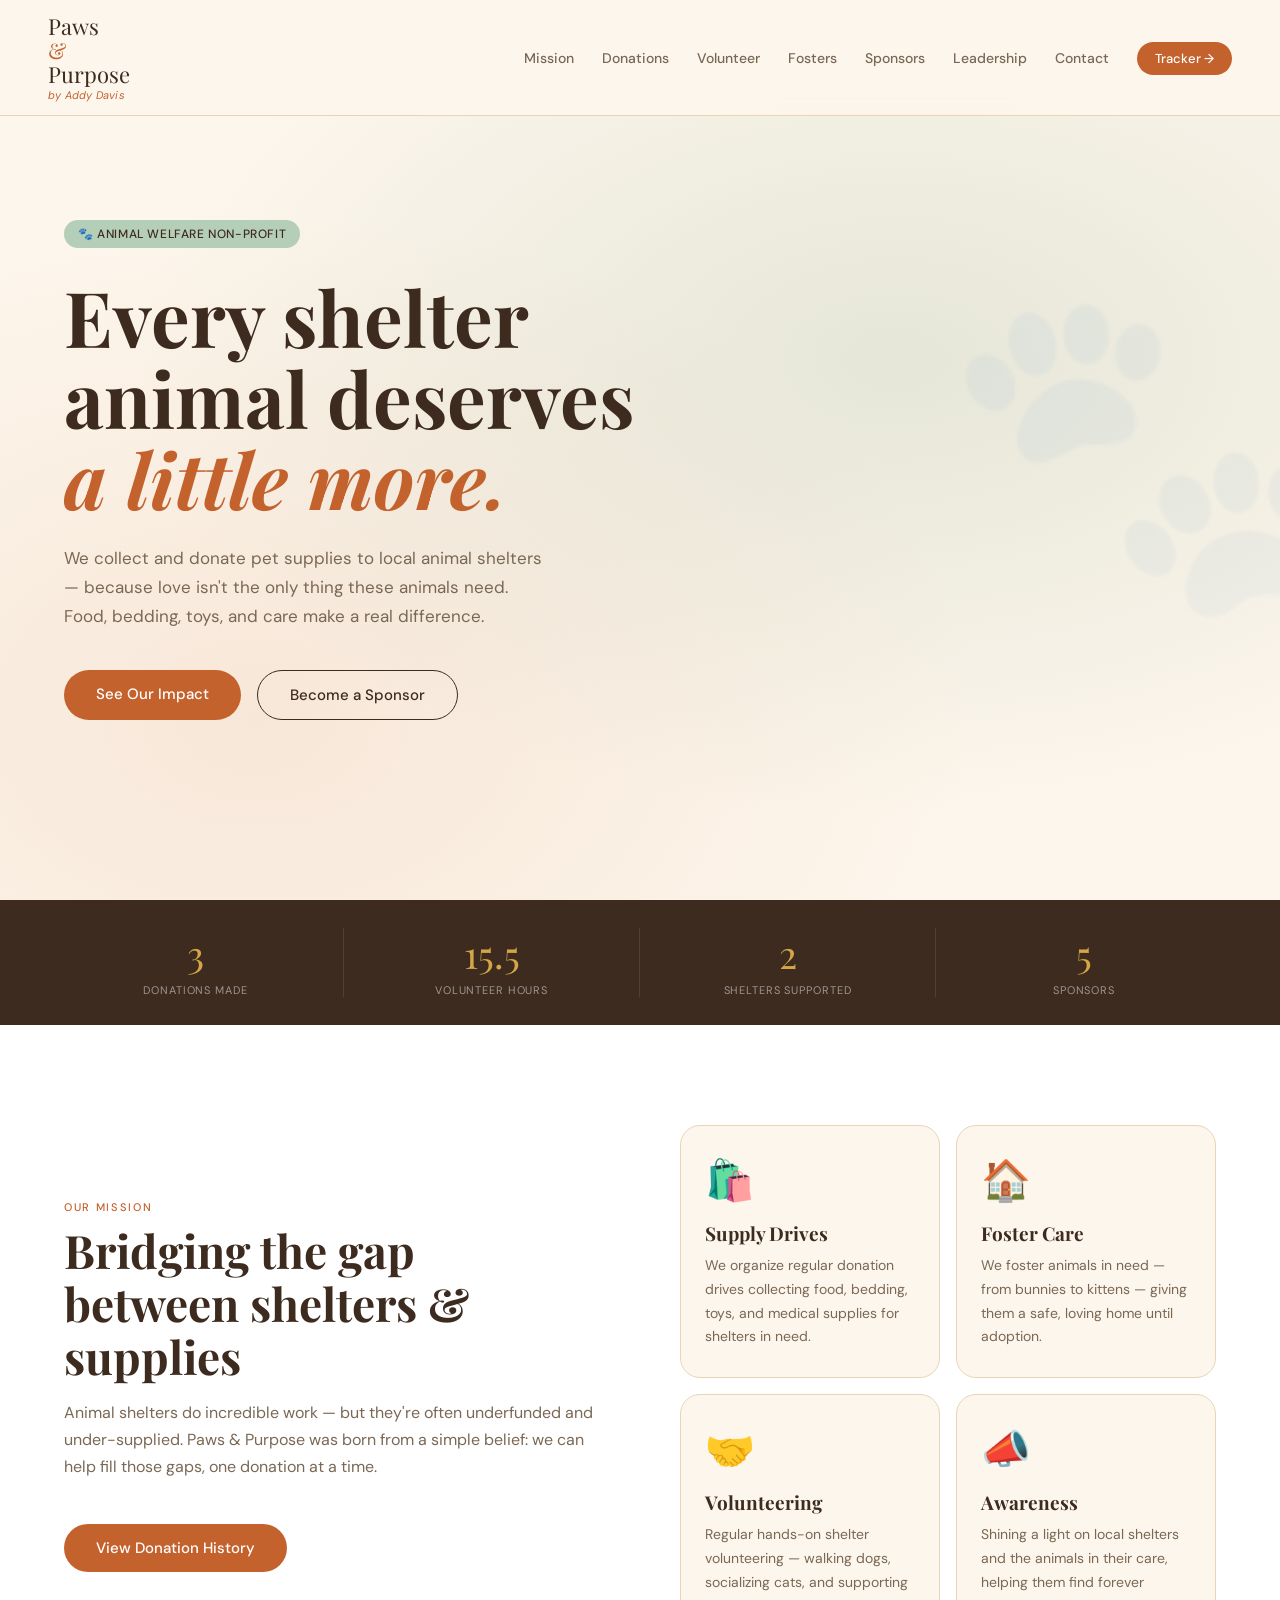
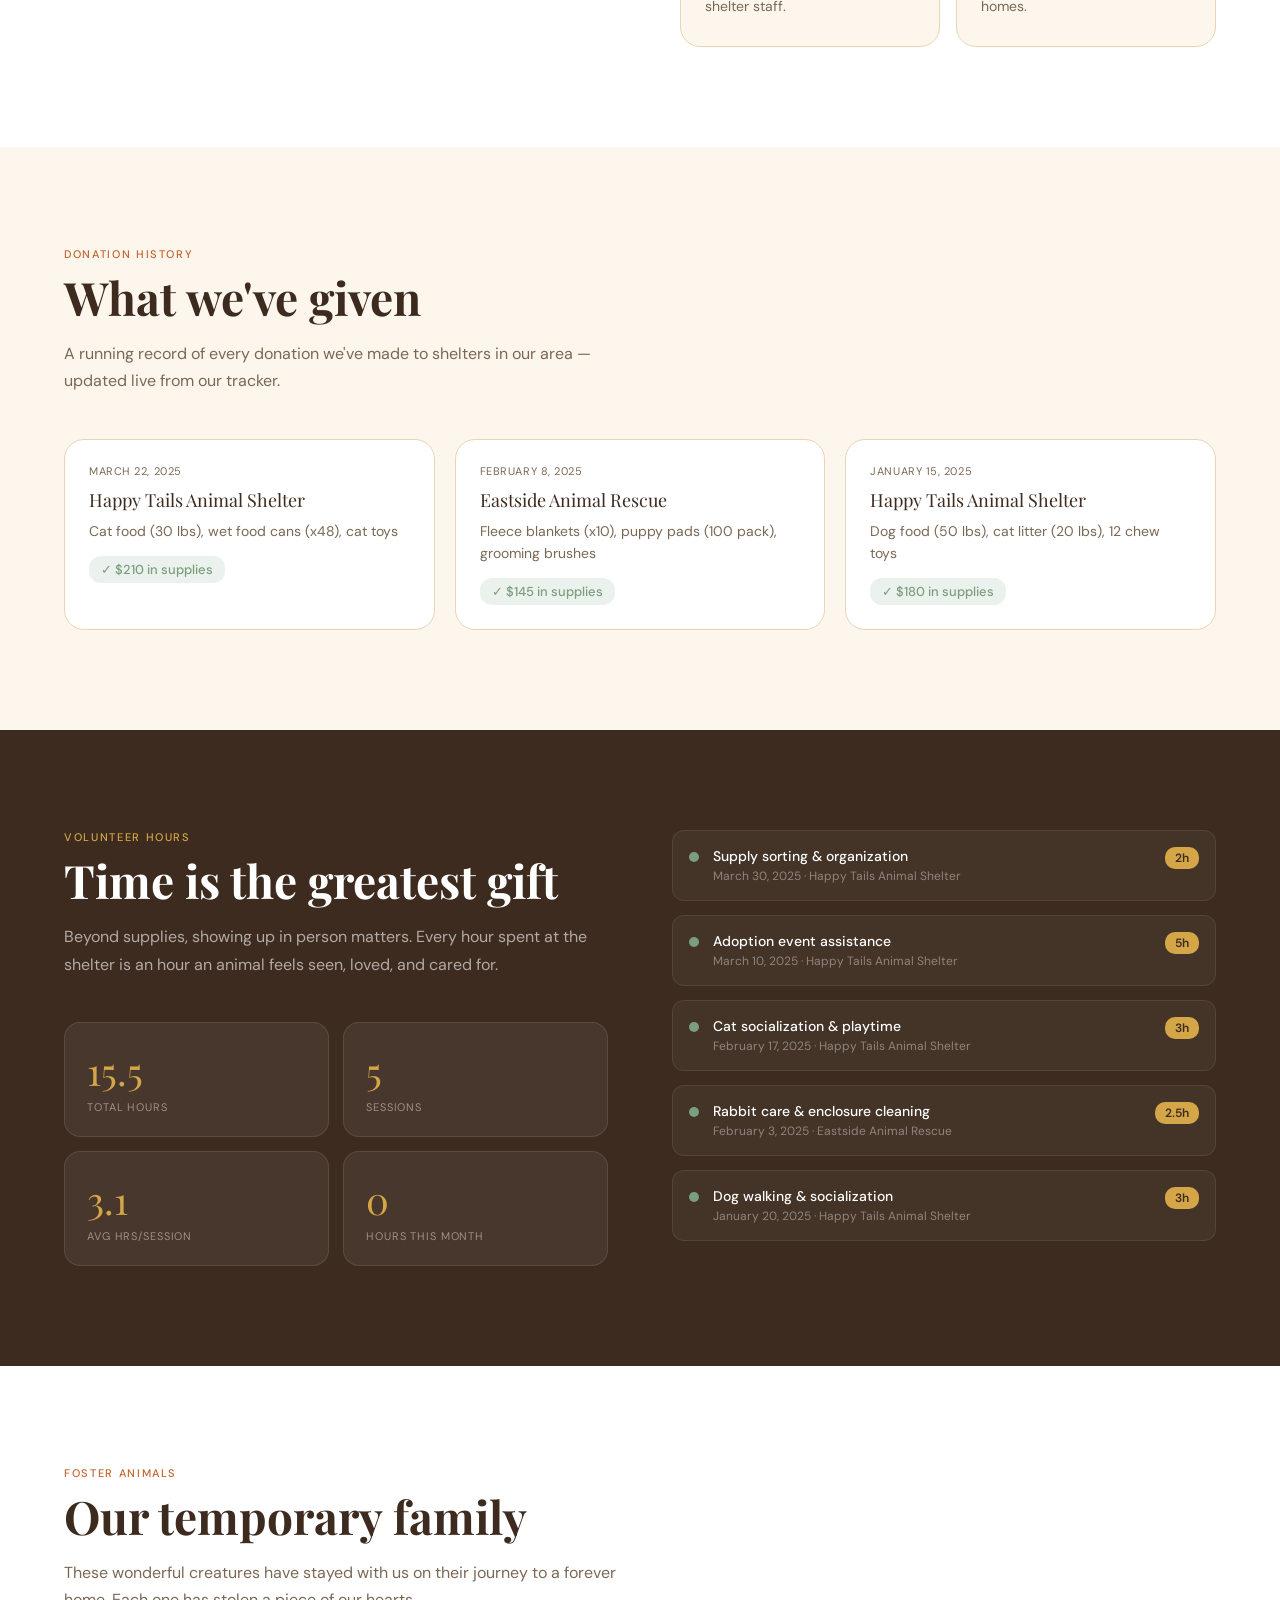
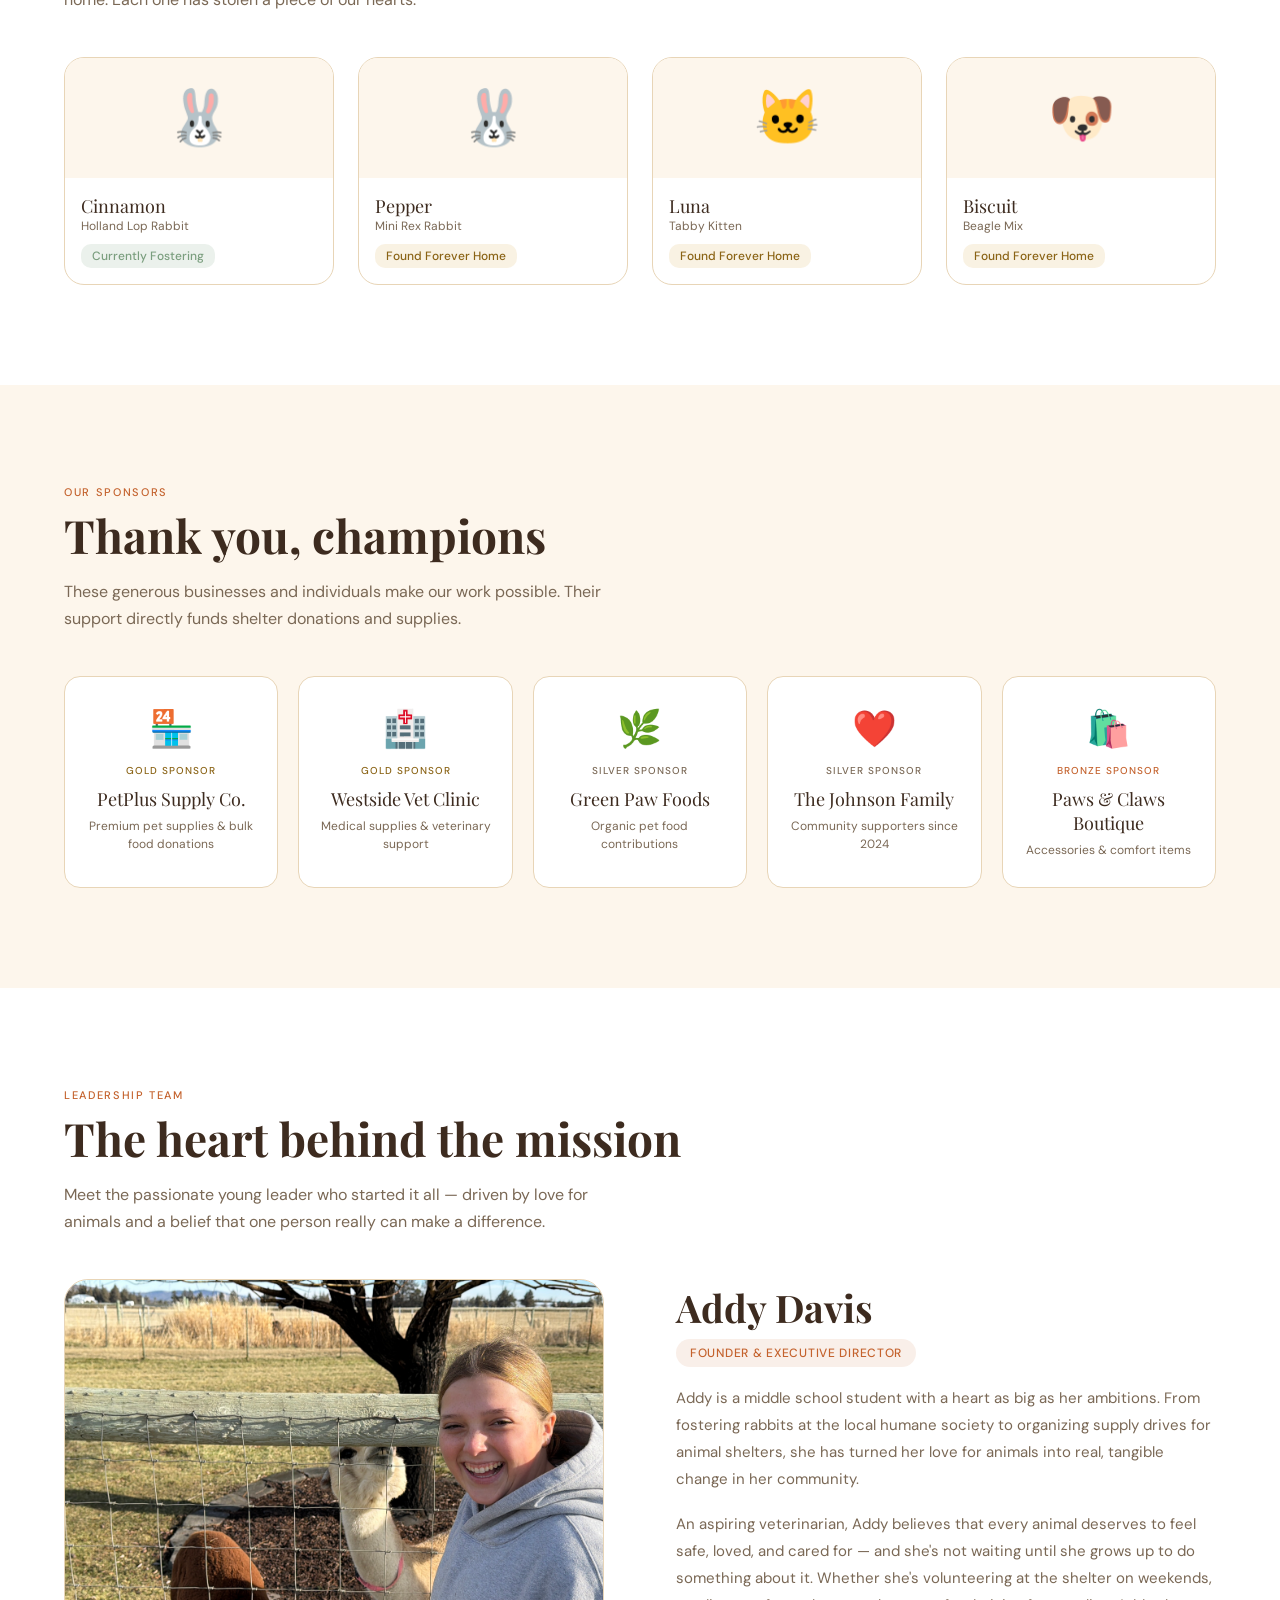
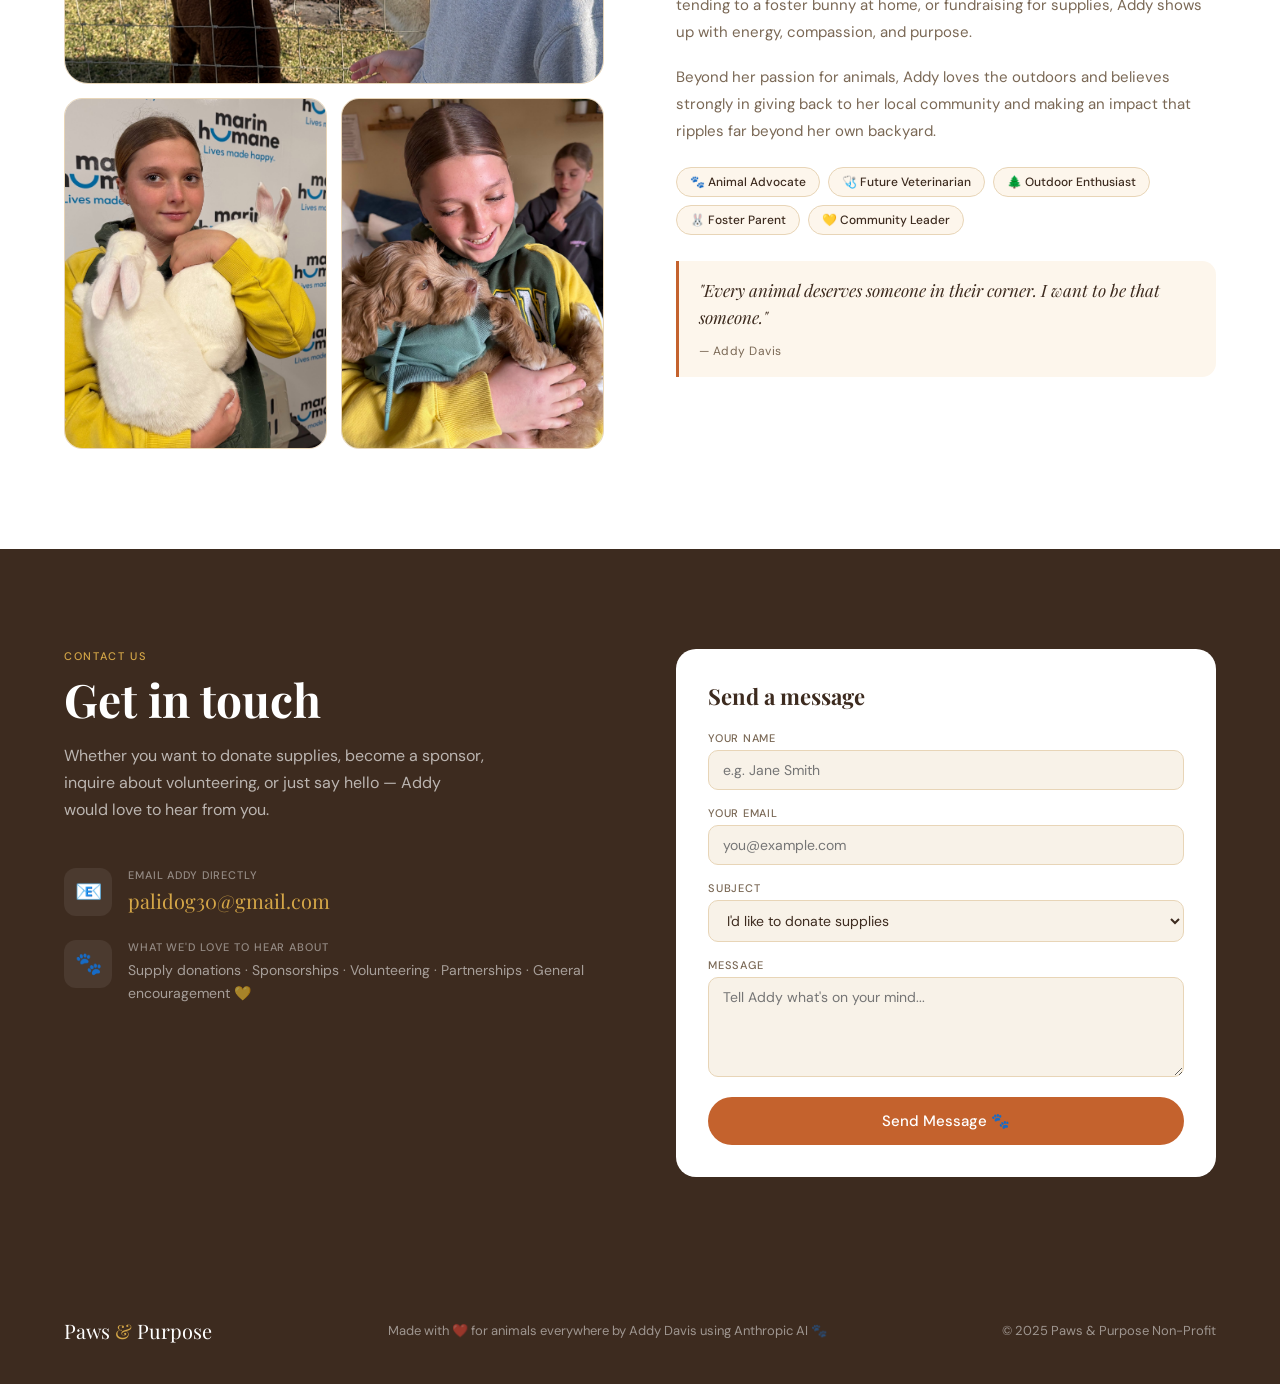
==== index.html @ df794a6c "Add files via upload" ====
<!DOCTYPE html>
<html lang="en">
<head>
<meta charset="UTF-8">
<meta name="viewport" content="width=device-width, initial-scale=1.0">
<title>Paws & Purpose | Animal Shelter Non-Profit</title>
<meta name="description" content="Paws & Purpose — donating pet supplies to local animal shelters, one donation at a time.">
<link rel="preconnect" href="https://fonts.googleapis.com">
<link href="https://fonts.googleapis.com/css2?family=Playfair+Display:ital,wght@0,400;0,700;1,400&family=DM+Sans:wght@300;400;500&display=swap" rel="stylesheet">
<link rel="stylesheet" href="css/style.css">
</head>
<body>

<nav>
  <div class="nav-logo">Paws <span>&</span> Purpose<span class="nav-logo-by">by Addy Davis</span></div>
  <button class="nav-toggle" onclick="toggleMenu()" aria-label="Menu">☰</button>
  <ul class="nav-links" id="nav-links">
    <li><a href="#mission">Mission</a></li>
    <li><a href="#donations">Donations</a></li>
    <li><a href="#volunteer">Volunteer</a></li>
    <li><a href="#fosters">Fosters</a></li>
    <li><a href="#sponsors">Sponsors</a></li>
    <li><a href="#leadership">Leadership</a></li>
    <li><a href="#contact">Contact</a></li>
    <li><a href="tracker.html" class="nav-cta">Tracker →</a></li>
  </ul>
</nav>

<!-- HERO -->
<section class="hero" id="home">
  <div class="hero-bg"></div>
  <div class="paw-bg">🐾</div>
  <div class="hero-content">
    <div class="hero-badge">🐾 Animal Welfare Non-Profit</div>
    <h1 class="hero-title">Every shelter<br>animal deserves<br><em>a little more.</em></h1>
    <p class="hero-sub">We collect and donate pet supplies to local animal shelters — because love isn't the only thing these animals need. Food, bedding, toys, and care make a real difference.</p>
    <div class="hero-actions">
      <a href="#donations" class="btn-primary">See Our Impact</a>
      <a href="#sponsors" class="btn-outline">Become a Sponsor</a>
    </div>
  </div>
</section>

<!-- STATS BAR -->
<div class="stats-bar">
  <div class="stat-item">
    <div class="stat-num" id="stat-donations" data-target="0">0</div>
    <div class="stat-label">Donations Made</div>
  </div>
  <div class="stat-item">
    <div class="stat-num" id="stat-hours" data-target="0">0</div>
    <div class="stat-label">Volunteer Hours</div>
  </div>
  <div class="stat-item">
    <div class="stat-num" id="stat-shelters" data-target="0">0</div>
    <div class="stat-label">Shelters Supported</div>
  </div>
  <div class="stat-item">
    <div class="stat-num" id="stat-sponsors" data-target="0">0</div>
    <div class="stat-label">Sponsors</div>
  </div>
</div>

<!-- MISSION -->
<section class="mission" id="mission">
  <div class="mission-text">
    <p class="section-label">Our Mission</p>
    <h2 class="section-title">Bridging the gap between shelters &amp; supplies</h2>
    <p class="section-sub">Animal shelters do incredible work — but they're often underfunded and under-supplied. Paws &amp; Purpose was born from a simple belief: we can help fill those gaps, one donation at a time.</p>
    <a href="#donations" class="btn-primary">View Donation History</a>
  </div>
  <div class="mission-cards">
    <div class="mission-card">
      <div class="mission-icon">🛍️</div>
      <h3>Supply Drives</h3>
      <p>We organize regular donation drives collecting food, bedding, toys, and medical supplies for shelters in need.</p>
    </div>
    <div class="mission-card">
      <div class="mission-icon">🏠</div>
      <h3>Foster Care</h3>
      <p>We foster animals in need — from bunnies to kittens — giving them a safe, loving home until adoption.</p>
    </div>
    <div class="mission-card">
      <div class="mission-icon">🤝</div>
      <h3>Volunteering</h3>
      <p>Regular hands-on shelter volunteering — walking dogs, socializing cats, and supporting shelter staff.</p>
    </div>
    <div class="mission-card">
      <div class="mission-icon">📣</div>
      <h3>Awareness</h3>
      <p>Shining a light on local shelters and the animals in their care, helping them find forever homes.</p>
    </div>
  </div>
</section>

<!-- DONATIONS -->
<section class="donations-section" id="donations">
  <p class="section-label">Donation History</p>
  <h2 class="section-title">What we've given</h2>
  <p class="section-sub">A running record of every donation we've made to shelters in our area — updated live from our tracker.</p>
  <div class="donations-grid" id="donations-grid">
    <div class="loading-msg">Loading donation records...</div>
  </div>
  <div class="see-more" id="see-more-wrap" style="display:none">
    <button class="btn-outline" onclick="showAllDonations()">View All Donations</button>
  </div>
</section>

<!-- VOLUNTEER -->
<section class="volunteer-section" id="volunteer">
  <div class="vol-grid">
    <div class="vol-left">
      <p class="section-label">Volunteer Hours</p>
      <h2 class="section-title">Time is the greatest gift</h2>
      <p class="section-sub">Beyond supplies, showing up in person matters. Every hour spent at the shelter is an hour an animal feels seen, loved, and cared for.</p>
      <div class="vol-stats">
        <div class="vol-stat">
          <div class="vol-stat-num" id="vol-total" data-target="0">0</div>
          <div class="vol-stat-label">Total Hours</div>
        </div>
        <div class="vol-stat">
          <div class="vol-stat-num" id="vol-sessions" data-target="0">0</div>
          <div class="vol-stat-label">Sessions</div>
        </div>
        <div class="vol-stat">
          <div class="vol-stat-num" id="vol-avg" data-target="0">0</div>
          <div class="vol-stat-label">Avg Hrs/Session</div>
        </div>
        <div class="vol-stat">
          <div class="vol-stat-num" id="vol-month" data-target="0">0</div>
          <div class="vol-stat-label">Hours This Month</div>
        </div>
      </div>
    </div>
    <div class="vol-right">
      <div class="vol-log" id="vol-log">
        <div style="color:rgba(255,255,255,0.4);font-size:14px;padding:20px 0">Loading volunteer log...</div>
      </div>
    </div>
  </div>
</section>

<!-- FOSTERS -->
<section class="fosters-section" id="fosters">
  <p class="section-label">Foster Animals</p>
  <h2 class="section-title">Our temporary family</h2>
  <p class="section-sub">These wonderful creatures have stayed with us on their journey to a forever home. Each one has stolen a piece of our hearts.</p>
  <div class="fosters-grid" id="fosters-grid">
    <div class="loading-msg">Loading foster animals...</div>
  </div>
</section>

<!-- SPONSORS -->
<section class="sponsors-section" id="sponsors">
  <p class="section-label">Our Sponsors</p>
  <h2 class="section-title">Thank you, champions</h2>
  <p class="section-sub">These generous businesses and individuals make our work possible. Their support directly funds shelter donations and supplies.</p>
  <div class="sponsors-grid" id="sponsors-grid">
    <div class="loading-msg">Loading sponsors...</div>
  </div>
</section>

<!-- LEADERSHIP TEAM -->
<section class="leadership-section" id="leadership">
  <p class="section-label">Leadership Team</p>
  <h2 class="section-title">The heart behind the mission</h2>
  <p class="section-sub">Meet the passionate young leader who started it all — driven by love for animals and a belief that one person really can make a difference.</p>

  <div class="leader-card">
    <div class="leader-photo-col">
      <div class="leader-photo-main">
        <img src="images/addy-main.jpg" alt="Addy Davis with alpacas" />
      </div>
      <div class="leader-photo-row">
        <div class="leader-photo-sm">
          <img src="images/addy-bunny.png" alt="Addy fostering a rabbit at Marin Humane" />
        </div>
        <div class="leader-photo-sm">
          <img src="images/addy-dog.png" alt="Addy cuddling a puppy" />
        </div>
      </div>
    </div>

    <div class="leader-bio">
      <div class="leader-name-block">
        <h3 class="leader-name">Addy Davis</h3>
        <span class="leader-title-badge">Founder &amp; Executive Director</span>
      </div>

      <p class="leader-desc">Addy is a middle school student with a heart as big as her ambitions. From fostering rabbits at the local humane society to organizing supply drives for animal shelters, she has turned her love for animals into real, tangible change in her community.</p>

      <p class="leader-desc">An aspiring veterinarian, Addy believes that every animal deserves to feel safe, loved, and cared for — and she's not waiting until she grows up to do something about it. Whether she's volunteering at the shelter on weekends, tending to a foster bunny at home, or fundraising for supplies, Addy shows up with energy, compassion, and purpose.</p>

      <p class="leader-desc">Beyond her passion for animals, Addy loves the outdoors and believes strongly in giving back to her local community and making an impact that ripples far beyond her own backyard.</p>

      <div class="leader-tags">
        <span class="leader-tag">🐾 Animal Advocate</span>
        <span class="leader-tag">🩺 Future Veterinarian</span>
        <span class="leader-tag">🌲 Outdoor Enthusiast</span>
        <span class="leader-tag">🐰 Foster Parent</span>
        <span class="leader-tag">💛 Community Leader</span>
      </div>

      <blockquote class="leader-quote">
        "Every animal deserves someone in their corner. I want to be that someone."
        <cite>— Addy Davis</cite>
      </blockquote>
    </div>
  </div>
</section>

<!-- CONTACT -->
<section class="contact-section" id="contact">
  <div class="contact-inner">
    <div class="contact-left">
      <p class="section-label" style="color:var(--gold)">Contact Us</p>
      <h2 class="section-title" style="color:white">Get in touch</h2>
      <p class="section-sub" style="color:rgba(255,255,255,0.65);max-width:420px">Whether you want to donate supplies, become a sponsor, inquire about volunteering, or just say hello — Addy would love to hear from you.</p>
      <div class="contact-ways">
        <div class="contact-way">
          <div class="contact-way-icon">📧</div>
          <div>
            <div class="contact-way-label">Email Addy directly</div>
            <a href="mailto:palidog30@gmail.com" class="contact-email">palidog30@gmail.com</a>
          </div>
        </div>
        <div class="contact-way">
          <div class="contact-way-icon">🐾</div>
          <div>
            <div class="contact-way-label">What we'd love to hear about</div>
            <div class="contact-way-text">Supply donations · Sponsorships · Volunteering · Partnerships · General encouragement 💛</div>
          </div>
        </div>
      </div>
    </div>
    <div class="contact-right">
      <div class="contact-form-card">
        <h3 class="contact-form-title">Send a message</h3>
        <div class="contact-field">
          <label>Your Name</label>
          <input type="text" id="c-name" placeholder="e.g. Jane Smith" />
        </div>
        <div class="contact-field">
          <label>Your Email</label>
          <input type="email" id="c-email" placeholder="you@example.com" />
        </div>
        <div class="contact-field">
          <label>Subject</label>
          <select id="c-subject">
            <option>I'd like to donate supplies</option>
            <option>I'm interested in sponsoring</option>
            <option>I'd like to volunteer</option>
            <option>General inquiry</option>
            <option>Just saying hi! 👋</option>
          </select>
        </div>
        <div class="contact-field">
          <label>Message</label>
          <textarea id="c-message" placeholder="Tell Addy what's on your mind..."></textarea>
        </div>
        <button class="btn-primary contact-send" onclick="sendMessage()">Send Message 🐾</button>
        <div class="contact-confirm" id="contact-confirm">✅ Thanks! Your message will be sent to Addy — she'll get back to you soon.</div>
      </div>
    </div>
  </div>
</section>

<footer>
  <div class="footer-logo">Paws <span>&</span> Purpose</div>
  <div class="footer-tagline">Made with ❤️ for animals everywhere by Addy Davis using Anthropic AI 🐾</div>
  <div class="footer-copy">© 2025 Paws &amp; Purpose Non-Profit</div>
</footer>

<script src="js/storage.js"></script>
<script src="js/website.js"></script>
<script>
function sendMessage() {
  const name = document.getElementById('c-name').value.trim();
  const email = document.getElementById('c-email').value.trim();
  const subject = document.getElementById('c-subject').value;
  const message = document.getElementById('c-message').value.trim();
  if (!name || !email || !message) { alert('Please fill in your name, email, and message.'); return; }
  const mailto = 'mailto:palidog30@gmail.com'
    + '?subject=' + encodeURIComponent('[Paws & Purpose] ' + subject)
    + '&body=' + encodeURIComponent('From: ' + name + ' (' + email + ')\n\n' + message);
  window.location.href = mailto;
  document.getElementById('contact-confirm').style.display = 'block';
  document.getElementById('c-name').value = '';
  document.getElementById('c-email').value = '';
  document.getElementById('c-message').value = '';
}
</script>
</body>
</html>
---- css/style.css ----
/* =============================================
   PAWS & PURPOSE — Shared Styles
   ============================================= */

*, *::before, *::after { box-sizing: border-box; margin: 0; padding: 0; }

:root {
  --cream: #FDF6EC;
  --tan: #E8D5B7;
  --terra: #C4622D;
  --brown: #3D2B1F;
  --sage: #7A9E7E;
  --sage-light: #B5CEB7;
  --gold: #D4A647;
  --muted: #7A6855;
  --white: #FFFFFF;
  --surface: #F8F2E8;
}

html { scroll-behavior: smooth; }

body {
  font-family: 'DM Sans', sans-serif;
  background: var(--cream);
  color: var(--brown);
  overflow-x: hidden;
}

/* ---- NAV ---- */
nav {
  position: fixed;
  top: 0; width: 100%;
  z-index: 100;
  background: rgba(253,246,236,0.94);
  backdrop-filter: blur(12px);
  border-bottom: 1px solid var(--tan);
  padding: 14px 48px;
  display: flex;
  align-items: center;
  justify-content: space-between;
}
.nav-logo {
  font-family: 'Playfair Display', serif;
  font-size: 22px;
  color: var(--brown);
  text-decoration: none;
  display: flex;
  flex-direction: column;
  line-height: 1.1;
}
.nav-logo span { color: var(--terra); }
.nav-logo-by {
  font-family: 'DM Sans', sans-serif;
  font-size: 11px;
  font-style: italic;
  color: var(--muted);
  font-weight: 400;
  letter-spacing: 0.02em;
  margin-top: 2px;
}
.nav-links {
  display: flex;
  gap: 28px;
  list-style: none;
  align-items: center;
}
.nav-links a {
  text-decoration: none;
  font-size: 14px;
  color: var(--muted);
  font-weight: 500;
  transition: color 0.2s;
}
.nav-links a:hover { color: var(--terra); }
.nav-cta {
  background: var(--terra);
  color: white !important;
  padding: 8px 18px;
  border-radius: 20px;
  font-size: 13px !important;
}
.nav-cta:hover { opacity: 0.9; }
.nav-toggle {
  display: none;
  background: none;
  border: none;
  font-size: 22px;
  cursor: pointer;
  color: var(--brown);
}

/* ---- BUTTONS ---- */
.btn-primary {
  background: var(--terra);
  color: white;
  border: none;
  padding: 14px 32px;
  border-radius: 40px;
  font-size: 15px;
  font-weight: 500;
  cursor: pointer;
  text-decoration: none;
  display: inline-block;
  transition: transform 0.2s, box-shadow 0.2s;
  font-family: 'DM Sans', sans-serif;
}
.btn-primary:hover { transform: translateY(-2px); box-shadow: 0 8px 24px rgba(196,98,45,0.3); }
.btn-outline {
  background: transparent;
  color: var(--brown);
  border: 1.5px solid var(--brown);
  padding: 14px 32px;
  border-radius: 40px;
  font-size: 15px;
  font-weight: 500;
  cursor: pointer;
  text-decoration: none;
  display: inline-block;
  transition: all 0.2s;
  font-family: 'DM Sans', sans-serif;
}
.btn-outline:hover { background: var(--brown); color: white; }

/* ---- SECTION SHARED ---- */
.section-label {
  font-size: 11px;
  letter-spacing: 0.15em;
  text-transform: uppercase;
  color: var(--terra);
  font-weight: 500;
  margin-bottom: 10px;
}
.section-title {
  font-family: 'Playfair Display', serif;
  font-size: clamp(28px, 4vw, 46px);
  color: var(--brown);
  line-height: 1.15;
  margin-bottom: 16px;
}
.section-sub {
  font-size: 16px;
  color: var(--muted);
  line-height: 1.7;
  max-width: 560px;
  margin-bottom: 44px;
}
.loading-msg {
  grid-column: 1 / -1;
  text-align: center;
  padding: 48px;
  color: var(--muted);
  font-size: 15px;
}

/* ---- HERO ---- */
.hero {
  min-height: 100vh;
  display: flex;
  align-items: center;
  padding: 120px 64px 80px;
  position: relative;
  overflow: hidden;
}
.hero-bg {
  position: absolute; inset: 0;
  background:
    radial-gradient(ellipse at 70% 40%, rgba(122,158,126,0.18) 0%, transparent 60%),
    radial-gradient(ellipse at 20% 80%, rgba(196,98,45,0.10) 0%, transparent 50%);
}
.paw-bg {
  position: absolute;
  right: -60px; top: 50%;
  transform: translateY(-50%);
  font-size: 320px;
  opacity: 0.04;
  user-select: none;
  pointer-events: none;
}
.hero-content { position: relative; max-width: 640px; }
.hero-badge {
  display: inline-flex;
  align-items: center;
  gap: 8px;
  background: var(--sage-light);
  color: var(--brown);
  font-size: 12px;
  font-weight: 500;
  padding: 6px 14px;
  border-radius: 20px;
  margin-bottom: 28px;
  letter-spacing: 0.05em;
  text-transform: uppercase;
}
.hero-title {
  font-family: 'Playfair Display', serif;
  font-size: clamp(44px, 6vw, 78px);
  line-height: 1.06;
  color: var(--brown);
  margin-bottom: 24px;
}
.hero-title em { color: var(--terra); font-style: italic; }
.hero-sub {
  font-size: 17px;
  line-height: 1.7;
  color: var(--muted);
  max-width: 480px;
  margin-bottom: 40px;
}
.hero-actions { display: flex; gap: 16px; flex-wrap: wrap; }

/* ---- STATS BAR ---- */
.stats-bar {
  background: var(--brown);
  padding: 28px 48px;
  display: grid;
  grid-template-columns: repeat(4, 1fr);
}
.stat-item {
  text-align: center;
  padding: 0 20px;
  border-right: 1px solid rgba(255,255,255,0.1);
}
.stat-item:last-child { border-right: none; }
.stat-num {
  font-family: 'Playfair Display', serif;
  font-size: 38px;
  color: var(--gold);
}
.stat-label {
  font-size: 11px;
  color: rgba(255,255,255,0.5);
  letter-spacing: 0.08em;
  text-transform: uppercase;
  margin-top: 4px;
}

/* ---- MISSION ---- */
.mission {
  display: grid;
  grid-template-columns: 1fr 1fr;
  gap: 80px;
  align-items: center;
  padding: 100px 64px;
  background: var(--white);
}
.mission-cards {
  display: grid;
  grid-template-columns: 1fr 1fr;
  gap: 16px;
}
.mission-card {
  background: var(--cream);
  border-radius: 20px;
  padding: 28px 24px;
  border: 1px solid var(--tan);
}
.mission-icon { font-size: 40px; margin-bottom: 14px; }
.mission-card h3 {
  font-family: 'Playfair Display', serif;
  font-size: 19px;
  color: var(--brown);
  margin-bottom: 8px;
}
.mission-card p { font-size: 14px; color: var(--muted); line-height: 1.7; }

/* ---- DONATIONS ---- */
.donations-section {
  padding: 100px 64px;
  background: var(--cream);
}
.donations-grid {
  display: grid;
  grid-template-columns: repeat(auto-fill, minmax(290px, 1fr));
  gap: 20px;
}
.donation-card {
  background: var(--white);
  border: 1px solid var(--tan);
  border-radius: 20px;
  padding: 24px;
  transition: transform 0.2s, box-shadow 0.2s;
}
.donation-card:hover { transform: translateY(-4px); box-shadow: 0 12px 32px rgba(61,43,31,0.08); }
.donation-date { font-size: 11px; color: var(--muted); letter-spacing: 0.05em; text-transform: uppercase; margin-bottom: 10px; }
.donation-shelter { font-family: 'Playfair Display', serif; font-size: 18px; color: var(--brown); margin-bottom: 8px; }
.donation-items { font-size: 14px; color: var(--muted); line-height: 1.6; margin-bottom: 14px; }
.donation-value {
  display: inline-flex; align-items: center; gap: 6px;
  background: rgba(122,158,126,0.15); color: var(--sage);
  font-size: 13px; font-weight: 500;
  padding: 5px 12px; border-radius: 12px;
}
.see-more { text-align: center; margin-top: 40px; }

/* ---- VOLUNTEER ---- */
.volunteer-section {
  background: var(--brown);
  color: white;
  padding: 100px 64px;
}
.volunteer-section .section-label { color: var(--gold); }
.volunteer-section .section-title { color: white; }
.volunteer-section .section-sub { color: rgba(255,255,255,0.6); }
.vol-grid {
  display: grid;
  grid-template-columns: 1fr 1fr;
  gap: 64px;
  align-items: start;
}
.vol-stats {
  display: grid;
  grid-template-columns: 1fr 1fr;
  gap: 14px;
  margin-top: 36px;
}
.vol-stat {
  background: rgba(255,255,255,0.06);
  border: 1px solid rgba(255,255,255,0.1);
  border-radius: 16px;
  padding: 22px;
}
.vol-stat-num {
  font-family: 'Playfair Display', serif;
  font-size: 38px;
  color: var(--gold);
}
.vol-stat-label {
  font-size: 11px;
  color: rgba(255,255,255,0.45);
  margin-top: 4px;
  text-transform: uppercase;
  letter-spacing: 0.08em;
}
.vol-log { display: flex; flex-direction: column; gap: 14px; }
.vol-entry {
  display: flex; gap: 14px; padding: 16px;
  background: rgba(255,255,255,0.04);
  border-radius: 12px;
  border: 1px solid rgba(255,255,255,0.08);
}
.vol-dot {
  width: 10px; height: 10px;
  border-radius: 50%;
  background: var(--sage);
  flex-shrink: 0; margin-top: 5px;
}
.vol-entry-info { flex: 1; }
.vol-entry-title { font-size: 14px; font-weight: 500; color: white; margin-bottom: 3px; }
.vol-entry-meta { font-size: 12px; color: rgba(255,255,255,0.4); }
.vol-hours {
  background: var(--gold); color: var(--brown);
  font-size: 12px; font-weight: 600;
  padding: 3px 10px; border-radius: 10px;
  align-self: flex-start; white-space: nowrap;
}

/* ---- FOSTERS ---- */
.fosters-section { background: var(--white); padding: 100px 64px; }
.fosters-grid {
  display: grid;
  grid-template-columns: repeat(auto-fill, minmax(220px, 1fr));
  gap: 24px;
}
.foster-card {
  border: 1px solid var(--tan);
  border-radius: 20px;
  overflow: hidden;
  transition: transform 0.2s;
}
.foster-card:hover { transform: translateY(-4px); }
.foster-emoji {
  background: var(--cream);
  height: 120px;
  display: flex; align-items: center; justify-content: center;
  font-size: 54px;
}
.foster-info { padding: 16px; }
.foster-name { font-family: 'Playfair Display', serif; font-size: 18px; color: var(--brown); }
.foster-type { font-size: 12px; color: var(--muted); margin-bottom: 10px; }
.foster-status { font-size: 12px; font-weight: 500; padding: 4px 11px; border-radius: 10px; display: inline-block; }
.status-current { background: rgba(122,158,126,0.15); color: var(--sage); }
.status-adopted { background: rgba(212,166,71,0.15); color: #8a6315; }
.status-returned { background: rgba(196,98,45,0.12); color: var(--terra); }

/* ---- SPONSORS ---- */
.sponsors-section { background: var(--cream); padding: 100px 64px; }
.sponsors-grid {
  display: grid;
  grid-template-columns: repeat(auto-fill, minmax(210px, 1fr));
  gap: 20px;
}
.sponsor-card {
  background: var(--white);
  border: 1px solid var(--tan);
  border-radius: 16px;
  padding: 28px 20px;
  text-align: center;
  transition: transform 0.2s;
}
.sponsor-card:hover { transform: translateY(-3px); }
.sponsor-tier { font-size: 10px; letter-spacing: 0.1em; text-transform: uppercase; font-weight: 500; margin-bottom: 10px; }
.tier-gold { color: #8a6315; }
.tier-silver { color: var(--muted); }
.tier-bronze { color: var(--terra); }
.sponsor-logo { font-size: 36px; margin-bottom: 12px; }
.sponsor-name { font-family: 'Playfair Display', serif; font-size: 18px; color: var(--brown); margin-bottom: 6px; }
.sponsor-desc { font-size: 12px; color: var(--muted); line-height: 1.5; }

/* ---- LEADERSHIP TEAM ---- */
.leadership-section {
  background: var(--white);
  padding: 100px 64px;
}

.leader-card {
  display: grid;
  grid-template-columns: 1fr 1fr;
  gap: 72px;
  align-items: start;
  margin-top: 8px;
}

/* Photos */
.leader-photo-col {
  display: flex;
  flex-direction: column;
  gap: 14px;
}
.leader-photo-main {
  border-radius: 24px;
  overflow: hidden;
  aspect-ratio: 4 / 3;
  border: 1px solid var(--tan);
}
.leader-photo-main img {
  width: 100%;
  height: 100%;
  object-fit: cover;
  object-position: center top;
  display: block;
  transition: transform 0.4s ease;
}
.leader-photo-main:hover img { transform: scale(1.03); }
.leader-photo-row {
  display: grid;
  grid-template-columns: 1fr 1fr;
  gap: 14px;
}
.leader-photo-sm {
  border-radius: 18px;
  overflow: hidden;
  aspect-ratio: 3 / 4;
  border: 1px solid var(--tan);
}
.leader-photo-sm img {
  width: 100%;
  height: 100%;
  object-fit: cover;
  object-position: center top;
  display: block;
  transition: transform 0.4s ease;
}
.leader-photo-sm:hover img { transform: scale(1.04); }

/* Bio */
.leader-bio {
  display: flex;
  flex-direction: column;
  gap: 18px;
  padding-top: 8px;
}
.leader-name-block {
  display: flex;
  flex-direction: column;
  gap: 10px;
}
.leader-name {
  font-family: 'Playfair Display', serif;
  font-size: 38px;
  color: var(--brown);
  line-height: 1.1;
}
.leader-title-badge {
  display: inline-block;
  background: rgba(196,98,45,0.10);
  color: var(--terra);
  font-size: 12px;
  font-weight: 500;
  letter-spacing: 0.06em;
  text-transform: uppercase;
  padding: 6px 14px;
  border-radius: 20px;
  width: fit-content;
}
.leader-desc {
  font-size: 15px;
  color: var(--muted);
  line-height: 1.8;
}
.leader-tags {
  display: flex;
  flex-wrap: wrap;
  gap: 8px;
  margin-top: 4px;
}
.leader-tag {
  background: var(--cream);
  border: 1px solid var(--tan);
  color: var(--brown);
  font-size: 12px;
  font-weight: 500;
  padding: 6px 13px;
  border-radius: 20px;
}
.leader-quote {
  margin-top: 8px;
  border-left: 3px solid var(--terra);
  padding: 16px 20px;
  background: var(--cream);
  border-radius: 0 14px 14px 0;
  font-family: 'Playfair Display', serif;
  font-size: 17px;
  font-style: italic;
  color: var(--brown);
  line-height: 1.6;
}
.leader-quote cite {
  display: block;
  margin-top: 10px;
  font-family: 'DM Sans', sans-serif;
  font-size: 12px;
  font-style: normal;
  color: var(--muted);
  letter-spacing: 0.04em;
}

@media (max-width: 900px) {
  .leadership-section { padding: 64px 24px; }
  .leader-card { grid-template-columns: 1fr; gap: 40px; }
  .leader-photo-main { aspect-ratio: 16 / 9; }
  .leader-photo-sm { aspect-ratio: 1 / 1; }
}

footer {
  background: var(--brown);
  color: rgba(255,255,255,0.5);
  padding: 40px 64px;
  display: flex;
  justify-content: space-between;
  align-items: center;
  flex-wrap: wrap;
  gap: 16px;
}
.footer-logo { font-family: 'Playfair Display', serif; color: white; font-size: 20px; }
.footer-logo span { color: var(--gold); }
.footer-tagline, .footer-copy { font-size: 13px; }

/* ---- RESPONSIVE ---- */
@media (max-width: 900px) {
  nav { padding: 14px 24px; }
  .nav-toggle { display: block; }
  .nav-links {
    display: none;
    position: absolute;
    top: 60px; left: 0; right: 0;
    background: var(--cream);
    border-bottom: 1px solid var(--tan);
    flex-direction: column;
    padding: 16px 24px;
    gap: 16px;
  }
  .nav-links.open { display: flex; }
  .hero { padding: 100px 24px 60px; }
  .hero-title { font-size: 42px; }
  .stats-bar { grid-template-columns: 1fr 1fr; padding: 24px; gap: 20px; }
  .stat-item { border-right: none; border-bottom: 1px solid rgba(255,255,255,0.08); padding-bottom: 16px; }
  .stat-item:nth-child(even) { border-right: none; }
  .stat-item:last-child, .stat-item:nth-last-child(2) { border-bottom: none; }
  .mission { grid-template-columns: 1fr; gap: 40px; padding: 64px 24px; }
  .donations-section, .fosters-section, .sponsors-section { padding: 64px 24px; }
  .volunteer-section { padding: 64px 24px; }
  .vol-grid { grid-template-columns: 1fr; gap: 40px; }
  footer { padding: 30px 24px; flex-direction: column; text-align: center; }
}

@media (max-width: 480px) {
  .mission-cards { grid-template-columns: 1fr; }
  .vol-stats { grid-template-columns: 1fr 1fr; }
}

/* ---- CONTACT ---- */
.contact-section {
  background: var(--brown);
  padding: 100px 64px;
}
.contact-inner {
  display: grid;
  grid-template-columns: 1fr 1fr;
  gap: 72px;
  align-items: start;
}
.contact-ways {
  display: flex;
  flex-direction: column;
  gap: 24px;
  margin-top: 12px;
}
.contact-way {
  display: flex;
  gap: 16px;
  align-items: flex-start;
}
.contact-way-icon {
  font-size: 22px;
  width: 48px;
  height: 48px;
  background: rgba(255,255,255,0.07);
  border-radius: 12px;
  display: flex;
  align-items: center;
  justify-content: center;
  flex-shrink: 0;
}
.contact-way-label {
  font-size: 11px;
  text-transform: uppercase;
  letter-spacing: 0.08em;
  color: rgba(255,255,255,0.45);
  margin-bottom: 5px;
  font-weight: 500;
}
.contact-email {
  font-family: 'Playfair Display', serif;
  font-size: 20px;
  color: var(--gold);
  text-decoration: none;
  transition: opacity 0.2s;
}
.contact-email:hover { opacity: 0.8; text-decoration: underline; }
.contact-way-text {
  font-size: 14px;
  color: rgba(255,255,255,0.55);
  line-height: 1.7;
}
.contact-form-card {
  background: var(--white);
  border-radius: 20px;
  padding: 32px;
  display: flex;
  flex-direction: column;
  gap: 16px;
}
.contact-form-title {
  font-family: 'Playfair Display', serif;
  font-size: 22px;
  color: var(--brown);
  margin-bottom: 4px;
}
.contact-field { display: flex; flex-direction: column; gap: 5px; }
.contact-field label {
  font-size: 11px;
  font-weight: 500;
  color: var(--muted);
  text-transform: uppercase;
  letter-spacing: 0.07em;
}
.contact-field input,
.contact-field select,
.contact-field textarea {
  background: var(--surface);
  border: 1px solid var(--tan);
  border-radius: 10px;
  padding: 10px 14px;
  font-size: 14px;
  font-family: 'DM Sans', sans-serif;
  color: var(--brown);
  outline: none;
  transition: border 0.2s;
  width: 100%;
}
.contact-field input:focus,
.contact-field select:focus,
.contact-field textarea:focus { border-color: var(--terra); }
.contact-field textarea { resize: vertical; min-height: 100px; }
.contact-send { width: 100%; text-align: center; margin-top: 4px; }
.contact-confirm {
  display: none;
  background: rgba(122,158,126,0.12);
  color: var(--sage);
  border: 1px solid rgba(122,158,126,0.3);
  border-radius: 10px;
  padding: 12px 16px;
  font-size: 14px;
  font-weight: 500;
  text-align: center;
}
@media (max-width: 900px) {
  .contact-section { padding: 64px 24px; }
  .contact-inner { grid-template-columns: 1fr; gap: 40px; }
}
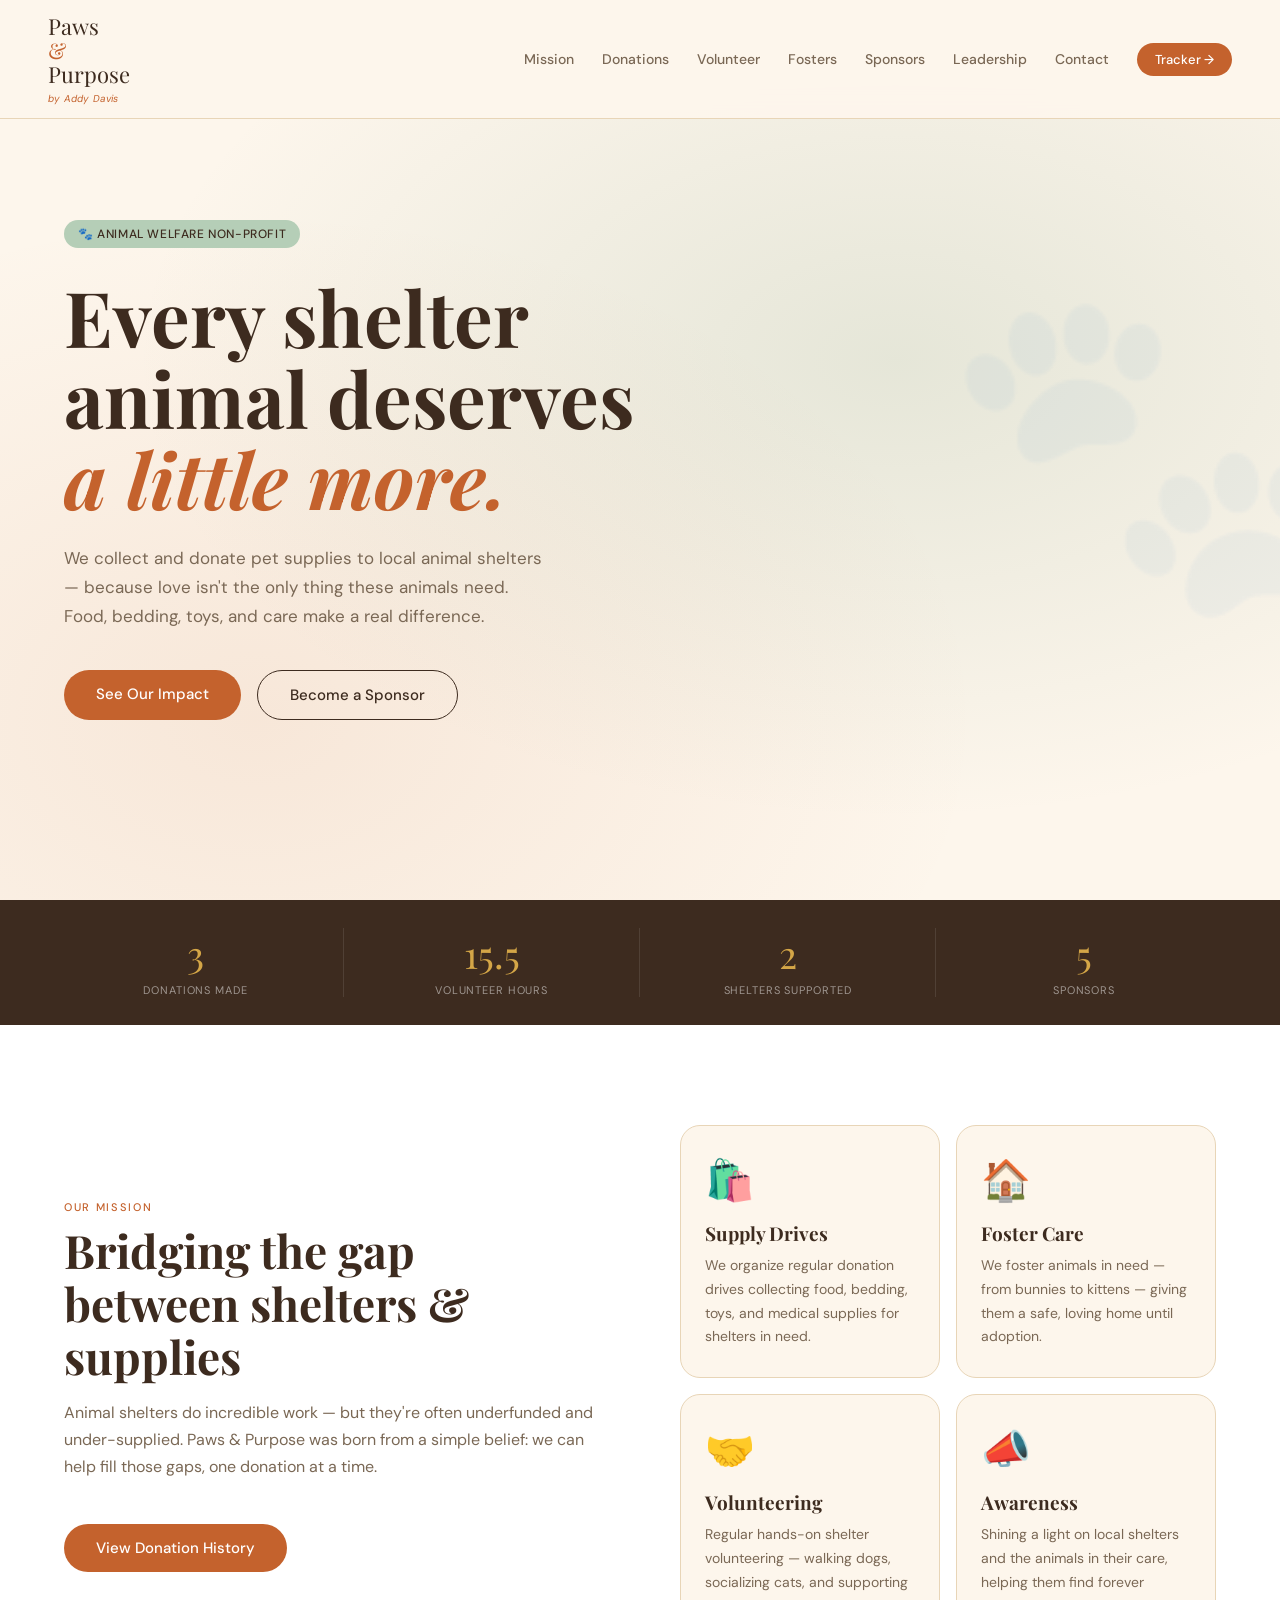
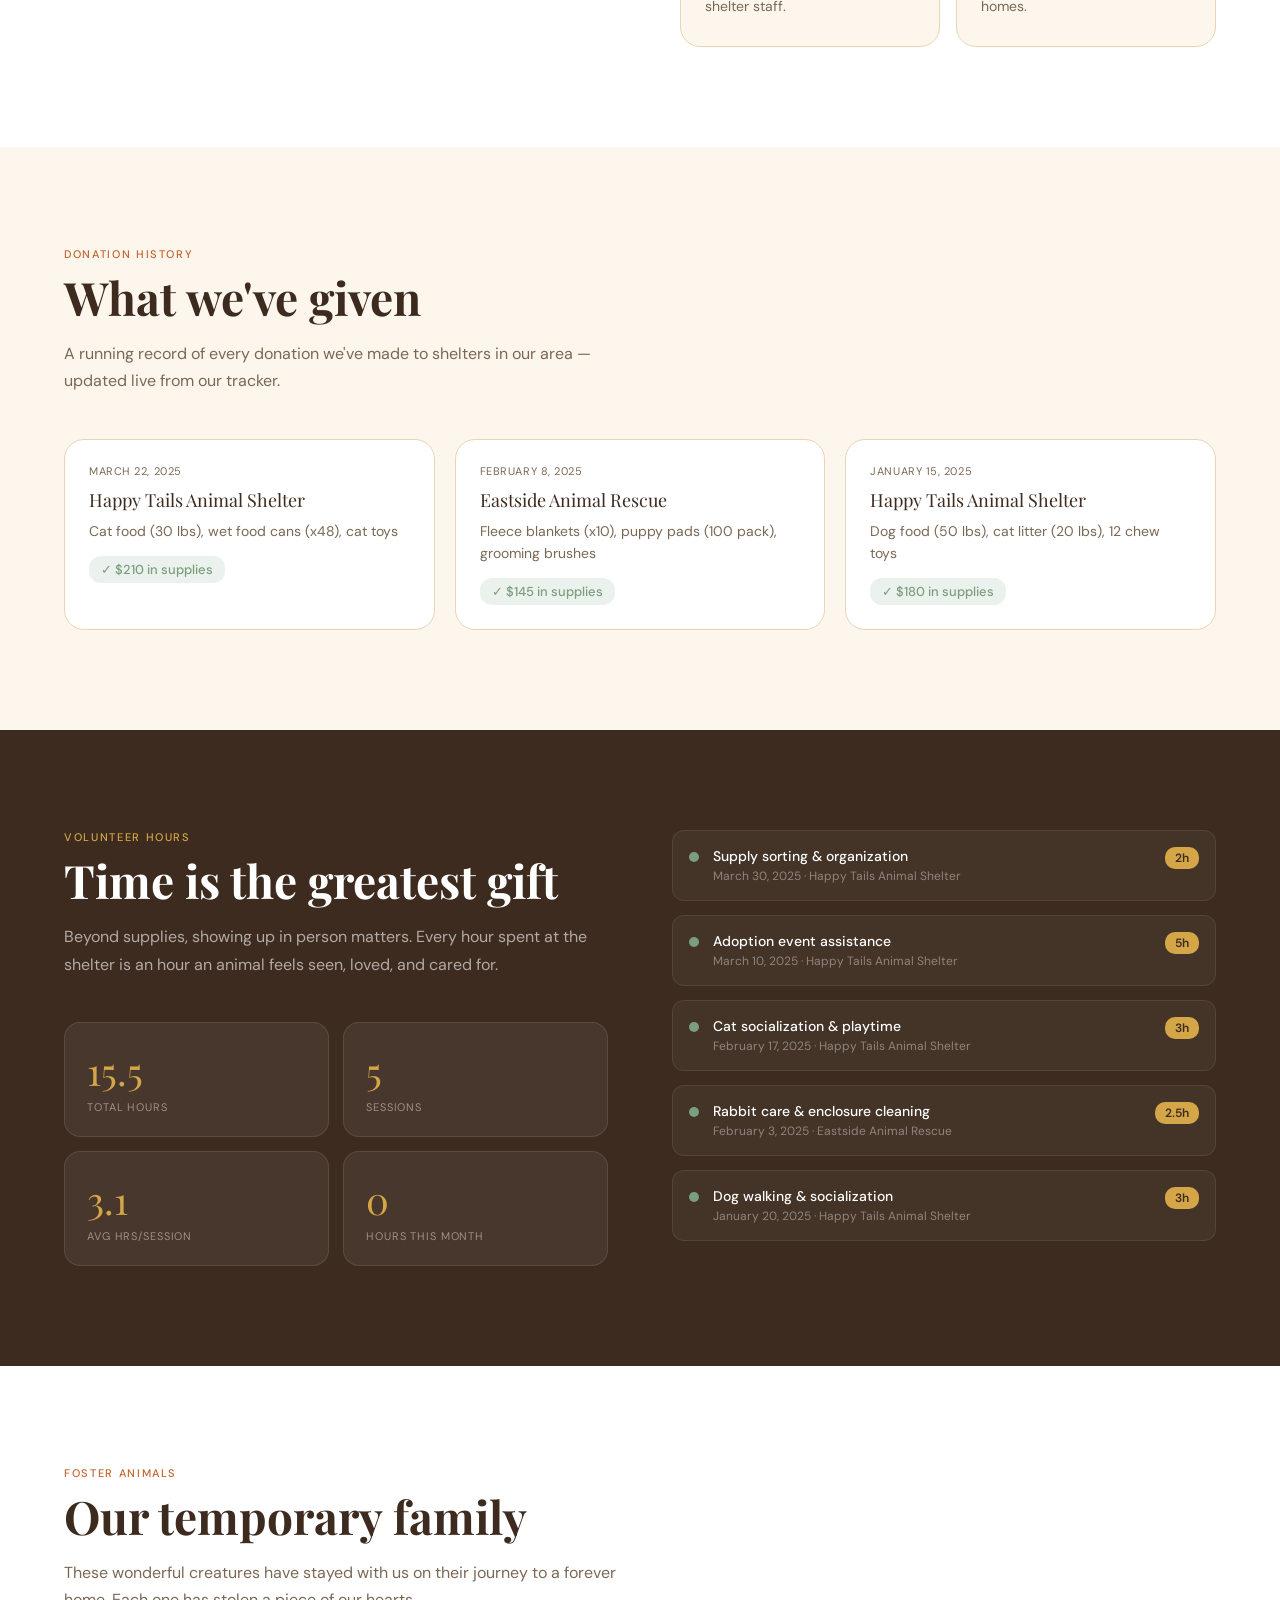
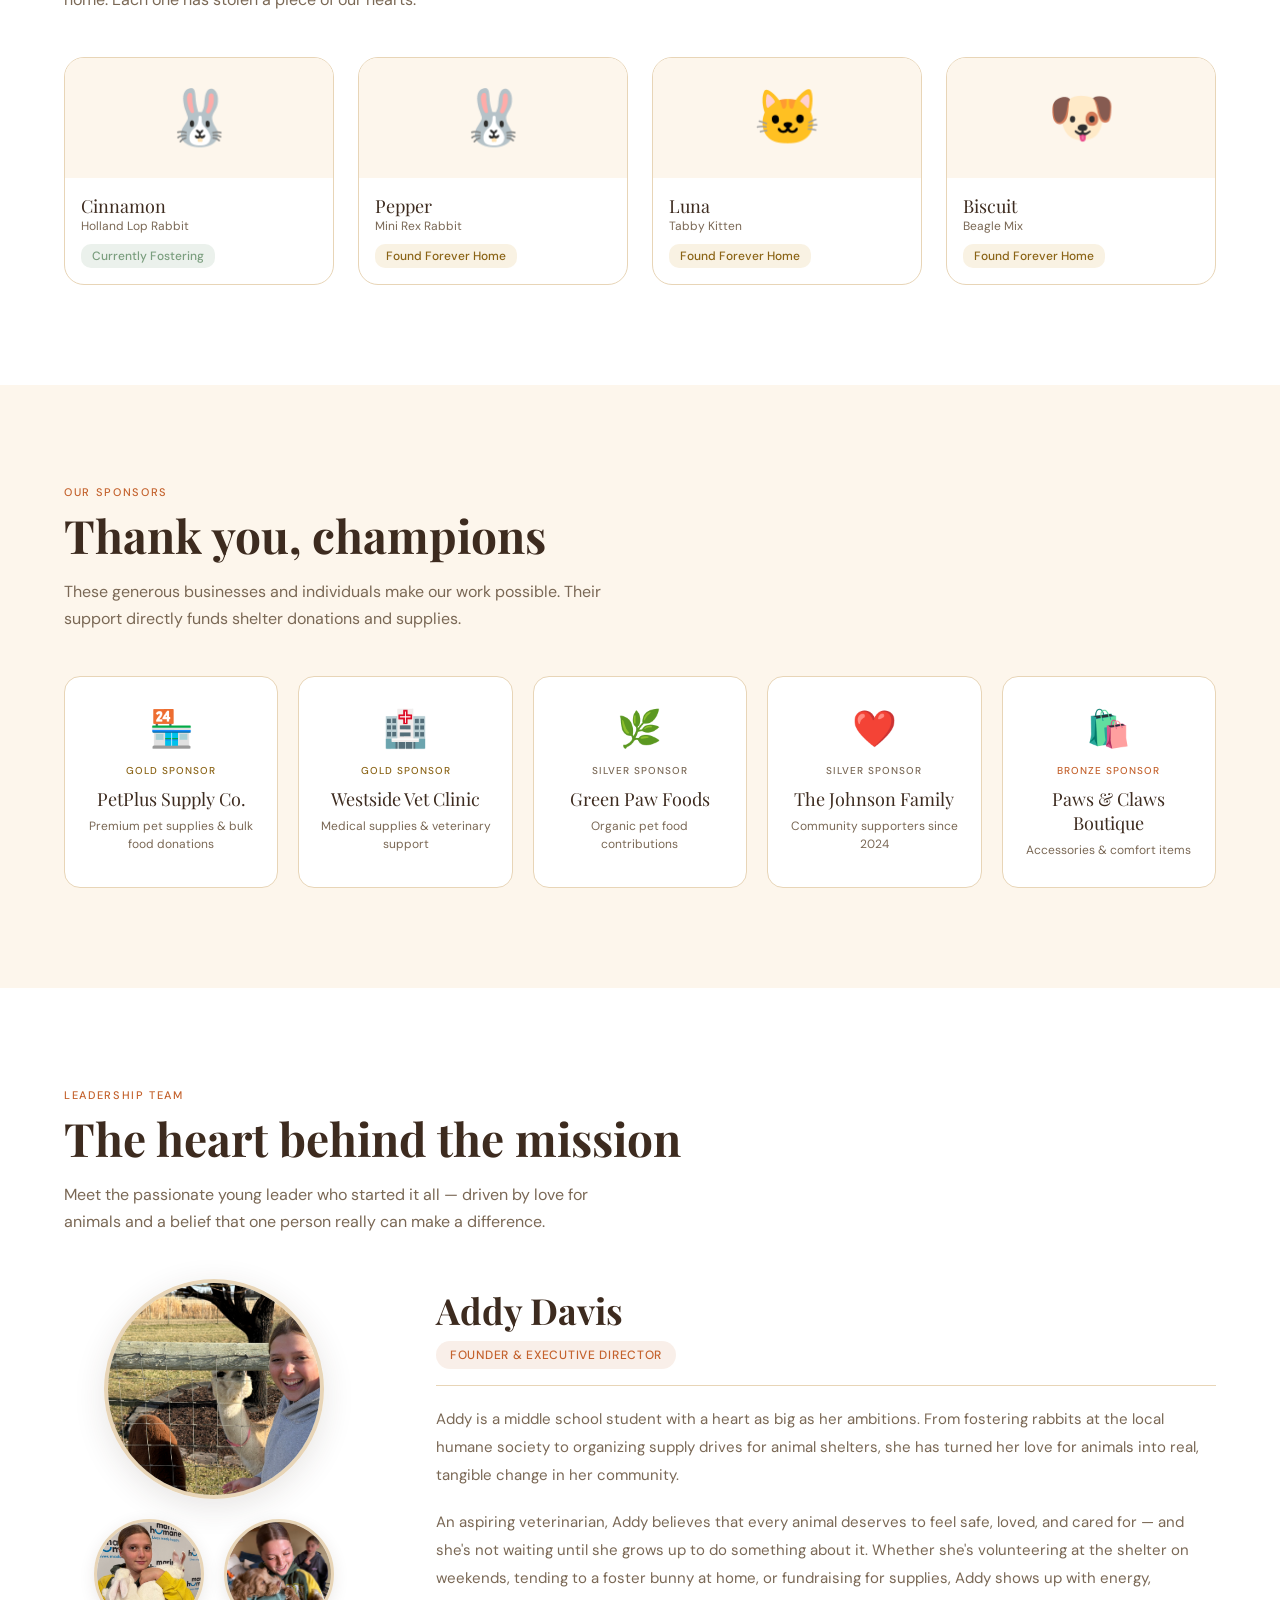
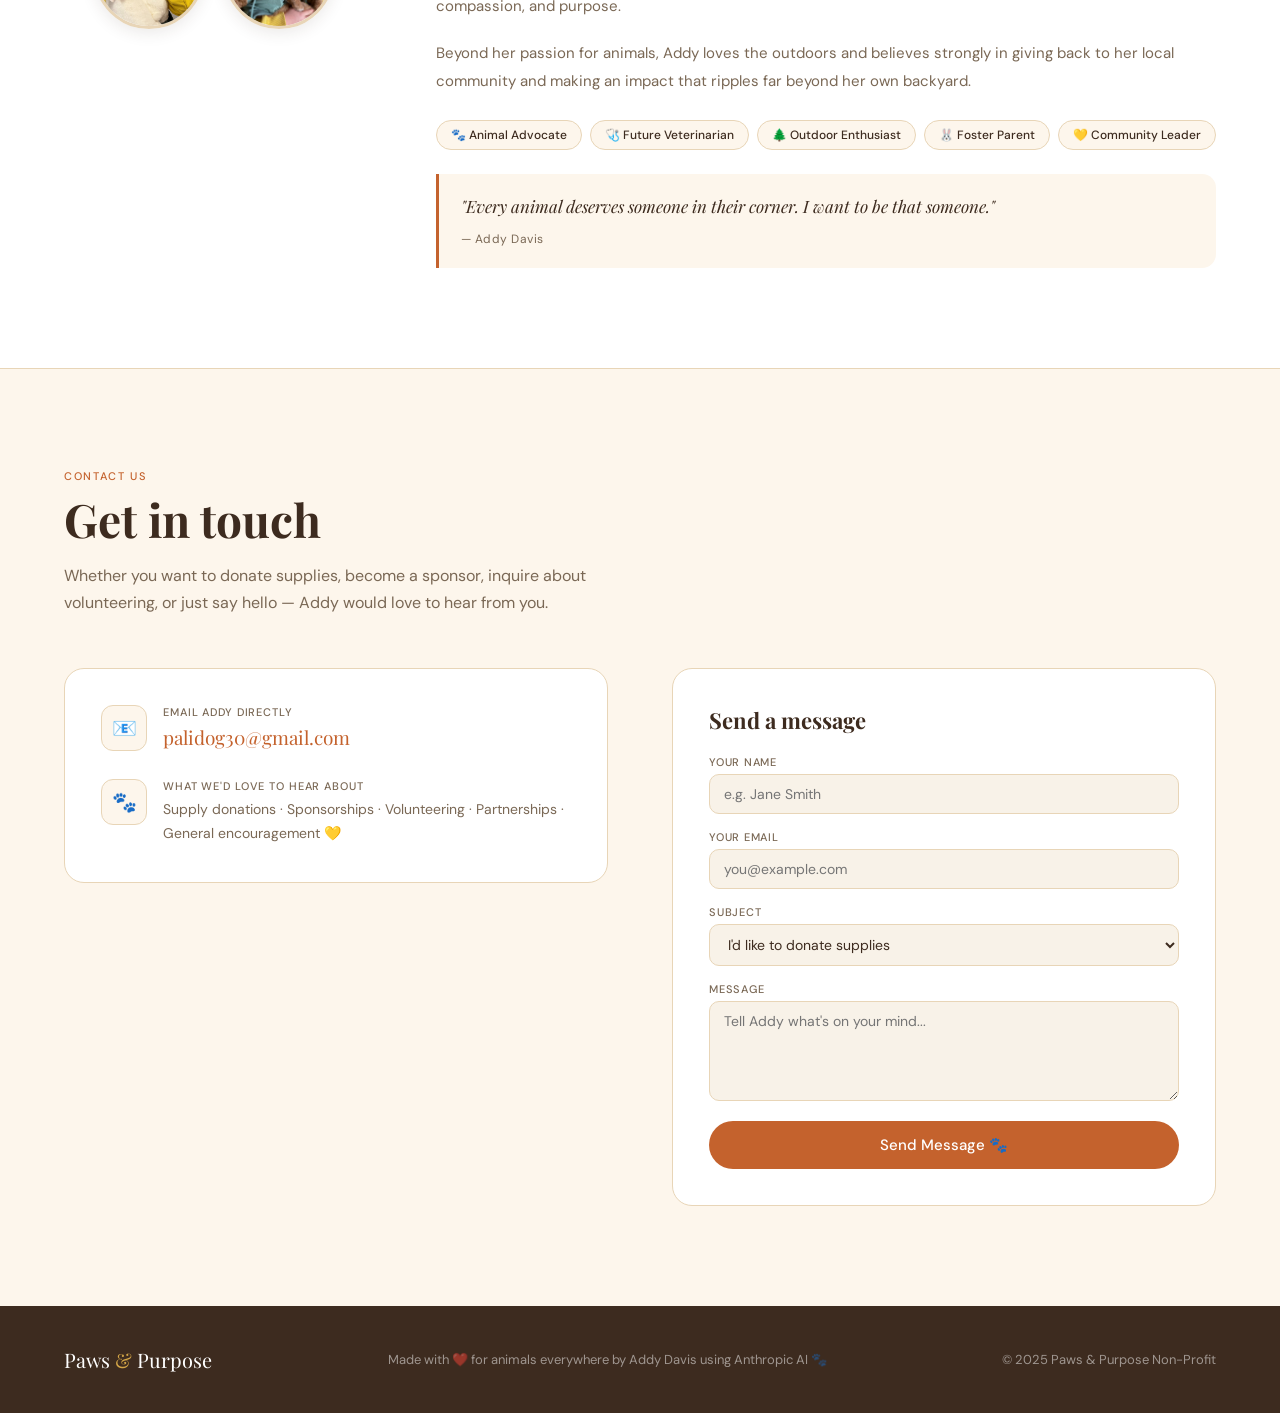
==== commit 36944dd3: "Add files via upload" ====
--- a/index.html
+++ b/index.html
@@ -167,20 +167,22 @@
   <p class="section-sub">Meet the passionate young leader who started it all — driven by love for animals and a belief that one person really can make a difference.</p>
 
   <div class="leader-card">
+    <!-- Circle photos column -->
     <div class="leader-photo-col">
-      <div class="leader-photo-main">
+      <div class="leader-circle-main">
         <img src="images/addy-main.jpg" alt="Addy Davis with alpacas" />
       </div>
-      <div class="leader-photo-row">
-        <div class="leader-photo-sm">
-          <img src="images/addy-bunny.png" alt="Addy fostering a rabbit at Marin Humane" />
-        </div>
-        <div class="leader-photo-sm">
+      <div class="leader-circle-row">
+        <div class="leader-circle-sm">
+          <img src="images/addy-bunny.png" alt="Addy fostering a rabbit" />
+        </div>
+        <div class="leader-circle-sm">
           <img src="images/addy-dog.png" alt="Addy cuddling a puppy" />
         </div>
       </div>
     </div>
 
+    <!-- Bio column -->
     <div class="leader-bio">
       <div class="leader-name-block">
         <h3 class="leader-name">Addy Davis</h3>
@@ -211,11 +213,14 @@
 
 <!-- CONTACT -->
 <section class="contact-section" id="contact">
+  <div class="contact-header">
+    <p class="section-label">Contact Us</p>
+    <h2 class="section-title">Get in touch</h2>
+    <p class="section-sub">Whether you want to donate supplies, become a sponsor, inquire about volunteering, or just say hello — Addy would love to hear from you.</p>
+  </div>
+
   <div class="contact-inner">
     <div class="contact-left">
-      <p class="section-label" style="color:var(--gold)">Contact Us</p>
-      <h2 class="section-title" style="color:white">Get in touch</h2>
-      <p class="section-sub" style="color:rgba(255,255,255,0.65);max-width:420px">Whether you want to donate supplies, become a sponsor, inquire about volunteering, or just say hello — Addy would love to hear from you.</p>
       <div class="contact-ways">
         <div class="contact-way">
           <div class="contact-way-icon">📧</div>
--- a/css/style.css
+++ b/css/style.css
@@ -51,12 +51,12 @@
 .nav-logo span { color: var(--terra); }
 .nav-logo-by {
   font-family: 'DM Sans', sans-serif;
-  font-size: 11px;
+  font-size: 10px;
   font-style: italic;
   color: var(--muted);
   font-weight: 400;
   letter-spacing: 0.02em;
-  margin-top: 2px;
+  margin-top: 6px;
 }
 .nav-links {
   display: flex;
@@ -411,134 +411,166 @@
   background: var(--white);
   padding: 100px 64px;
 }
-
 .leader-card {
   display: grid;
-  grid-template-columns: 1fr 1fr;
+  grid-template-columns: 300px 1fr;
   gap: 72px;
   align-items: start;
-  margin-top: 8px;
-}
-
-/* Photos */
+  margin-top: 16px;
+}
 .leader-photo-col {
   display: flex;
   flex-direction: column;
-  gap: 14px;
-}
-.leader-photo-main {
-  border-radius: 24px;
+  align-items: center;
+  gap: 20px;
+}
+.leader-circle-main {
+  width: 220px;
+  height: 220px;
+  border-radius: 50%;
   overflow: hidden;
-  aspect-ratio: 4 / 3;
-  border: 1px solid var(--tan);
-}
-.leader-photo-main img {
-  width: 100%;
-  height: 100%;
-  object-fit: cover;
-  object-position: center top;
-  display: block;
-  transition: transform 0.4s ease;
-}
-.leader-photo-main:hover img { transform: scale(1.03); }
-.leader-photo-row {
-  display: grid;
-  grid-template-columns: 1fr 1fr;
-  gap: 14px;
-}
-.leader-photo-sm {
-  border-radius: 18px;
-  overflow: hidden;
-  aspect-ratio: 3 / 4;
-  border: 1px solid var(--tan);
-}
-.leader-photo-sm img {
-  width: 100%;
-  height: 100%;
-  object-fit: cover;
-  object-position: center top;
-  display: block;
-  transition: transform 0.4s ease;
-}
-.leader-photo-sm:hover img { transform: scale(1.04); }
-
-/* Bio */
+  border: 4px solid var(--tan);
+  box-shadow: 0 8px 32px rgba(61,43,31,0.12);
+  transition: box-shadow 0.3s;
+}
+.leader-circle-main:hover { box-shadow: 0 12px 40px rgba(196,98,45,0.2); }
+.leader-circle-main img {
+  width: 100%; height: 100%;
+  object-fit: cover; object-position: center 20%;
+  display: block; transition: transform 0.4s ease;
+}
+.leader-circle-main:hover img { transform: scale(1.05); }
+.leader-circle-row { display: flex; gap: 20px; justify-content: center; }
+.leader-circle-sm {
+  width: 110px; height: 110px;
+  border-radius: 50%; overflow: hidden;
+  border: 3px solid var(--tan);
+  box-shadow: 0 4px 16px rgba(61,43,31,0.10);
+  transition: box-shadow 0.3s;
+}
+.leader-circle-sm:hover { box-shadow: 0 6px 24px rgba(196,98,45,0.18); }
+.leader-circle-sm img {
+  width: 100%; height: 100%;
+  object-fit: cover; object-position: center 15%;
+  display: block; transition: transform 0.4s ease;
+}
+.leader-circle-sm:hover img { transform: scale(1.07); }
 .leader-bio {
-  display: flex;
-  flex-direction: column;
-  gap: 18px;
-  padding-top: 8px;
+  display: flex; flex-direction: column; gap: 20px; padding-top: 12px;
 }
 .leader-name-block {
-  display: flex;
-  flex-direction: column;
-  gap: 10px;
+  display: flex; flex-direction: column; gap: 10px;
+  padding-bottom: 16px; border-bottom: 1px solid var(--tan);
 }
 .leader-name {
   font-family: 'Playfair Display', serif;
-  font-size: 38px;
-  color: var(--brown);
-  line-height: 1.1;
+  font-size: 36px; color: var(--brown); line-height: 1.1;
 }
 .leader-title-badge {
   display: inline-block;
-  background: rgba(196,98,45,0.10);
-  color: var(--terra);
-  font-size: 12px;
-  font-weight: 500;
-  letter-spacing: 0.06em;
-  text-transform: uppercase;
-  padding: 6px 14px;
+  background: rgba(196,98,45,0.10); color: var(--terra);
+  font-size: 12px; font-weight: 500; letter-spacing: 0.06em;
+  text-transform: uppercase; padding: 6px 14px;
+  border-radius: 20px; width: fit-content;
+}
+.leader-desc { font-size: 15px; color: var(--muted); line-height: 1.85; }
+.leader-tags { display: flex; flex-wrap: wrap; gap: 8px; padding-top: 4px; }
+.leader-tag {
+  background: var(--cream); border: 1px solid var(--tan);
+  color: var(--brown); font-size: 12px; font-weight: 500;
+  padding: 6px 14px; border-radius: 20px;
+}
+.leader-quote {
+  border-left: 3px solid var(--terra);
+  padding: 18px 22px; background: var(--cream);
+  border-radius: 0 14px 14px 0;
+  font-family: 'Playfair Display', serif;
+  font-size: 17px; font-style: italic;
+  color: var(--brown); line-height: 1.65; margin-top: 4px;
+}
+.leader-quote cite {
+  display: block; margin-top: 10px;
+  font-family: 'DM Sans', sans-serif;
+  font-size: 12px; font-style: normal;
+  color: var(--muted); letter-spacing: 0.04em;
+}
+
+/* ---- CONTACT ---- */
+.contact-section {
+  background: var(--cream);
+  padding: 100px 64px;
+  border-top: 1px solid var(--tan);
+}
+.contact-header {
+  margin-bottom: 52px;
+}
+.contact-header .section-title { color: var(--brown); }
+.contact-header .section-sub { color: var(--muted); }
+.contact-inner {
+  display: grid;
+  grid-template-columns: 1fr 1fr;
+  gap: 64px;
+  align-items: start;
+}
+.contact-left {
+  background: var(--white);
+  border: 1px solid var(--tan);
   border-radius: 20px;
-  width: fit-content;
-}
-.leader-desc {
-  font-size: 15px;
-  color: var(--muted);
-  line-height: 1.8;
-}
-.leader-tags {
-  display: flex;
-  flex-wrap: wrap;
-  gap: 8px;
-  margin-top: 4px;
-}
-.leader-tag {
-  background: var(--cream);
-  border: 1px solid var(--tan);
-  color: var(--brown);
-  font-size: 12px;
-  font-weight: 500;
-  padding: 6px 13px;
-  border-radius: 20px;
-}
-.leader-quote {
-  margin-top: 8px;
-  border-left: 3px solid var(--terra);
-  padding: 16px 20px;
-  background: var(--cream);
-  border-radius: 0 14px 14px 0;
-  font-family: 'Playfair Display', serif;
-  font-size: 17px;
-  font-style: italic;
-  color: var(--brown);
-  line-height: 1.6;
-}
-.leader-quote cite {
-  display: block;
-  margin-top: 10px;
-  font-family: 'DM Sans', sans-serif;
-  font-size: 12px;
-  font-style: normal;
-  color: var(--muted);
-  letter-spacing: 0.04em;
-}
-
-@media (max-width: 900px) {
-  .leadership-section { padding: 64px 24px; }
-  .leader-card { grid-template-columns: 1fr; gap: 40px; }
-  .leader-photo-main { aspect-ratio: 16 / 9; }
-  .leader-photo-sm { aspect-ratio: 1 / 1; }
+  padding: 36px;
+}
+.contact-ways { display: flex; flex-direction: column; gap: 28px; }
+.contact-way { display: flex; gap: 16px; align-items: flex-start; }
+.contact-way-icon {
+  font-size: 20px; width: 46px; height: 46px;
+  background: var(--cream); border: 1px solid var(--tan);
+  border-radius: 12px; display: flex;
+  align-items: center; justify-content: center; flex-shrink: 0;
+}
+.contact-way-label {
+  font-size: 11px; text-transform: uppercase;
+  letter-spacing: 0.08em; color: var(--muted);
+  margin-bottom: 5px; font-weight: 500;
+}
+.contact-email {
+  font-family: 'Playfair Display', serif;
+  font-size: 19px; color: var(--terra);
+  text-decoration: none; transition: opacity 0.2s;
+}
+.contact-email:hover { opacity: 0.75; text-decoration: underline; }
+.contact-way-text { font-size: 14px; color: var(--muted); line-height: 1.7; }
+.contact-form-card {
+  background: var(--white); border: 1px solid var(--tan);
+  border-radius: 20px; padding: 36px;
+  display: flex; flex-direction: column; gap: 16px;
+}
+.contact-form-title {
+  font-family: 'Playfair Display', serif;
+  font-size: 22px; color: var(--brown); margin-bottom: 4px;
+}
+.contact-field { display: flex; flex-direction: column; gap: 5px; }
+.contact-field label {
+  font-size: 11px; font-weight: 500; color: var(--muted);
+  text-transform: uppercase; letter-spacing: 0.07em;
+}
+.contact-field input,
+.contact-field select,
+.contact-field textarea {
+  background: var(--surface); border: 1px solid var(--tan);
+  border-radius: 10px; padding: 10px 14px;
+  font-size: 14px; font-family: 'DM Sans', sans-serif;
+  color: var(--brown); outline: none; transition: border 0.2s; width: 100%;
+}
+.contact-field input:focus,
+.contact-field select:focus,
+.contact-field textarea:focus { border-color: var(--terra); }
+.contact-field textarea { resize: vertical; min-height: 100px; }
+.contact-send { width: 100%; text-align: center; margin-top: 4px; }
+.contact-confirm {
+  display: none;
+  background: rgba(122,158,126,0.12); color: var(--sage);
+  border: 1px solid rgba(122,158,126,0.3);
+  border-radius: 10px; padding: 12px 16px;
+  font-size: 14px; font-weight: 500; text-align: center;
 }
 
 footer {
@@ -581,120 +613,16 @@
   .volunteer-section { padding: 64px 24px; }
   .vol-grid { grid-template-columns: 1fr; gap: 40px; }
   footer { padding: 30px 24px; flex-direction: column; text-align: center; }
+  .leadership-section { padding: 64px 24px; }
+  .leader-card { grid-template-columns: 1fr; gap: 36px; }
+  .leader-photo-col { flex-direction: row; align-items: center; justify-content: center; flex-wrap: wrap; gap: 16px; }
+  .leader-circle-main { width: 150px; height: 150px; }
+  .leader-circle-sm { width: 90px; height: 90px; }
+  .contact-section { padding: 64px 24px; }
+  .contact-inner { grid-template-columns: 1fr; gap: 24px; }
 }
 
 @media (max-width: 480px) {
   .mission-cards { grid-template-columns: 1fr; }
   .vol-stats { grid-template-columns: 1fr 1fr; }
 }
-
-/* ---- CONTACT ---- */
-.contact-section {
-  background: var(--brown);
-  padding: 100px 64px;
-}
-.contact-inner {
-  display: grid;
-  grid-template-columns: 1fr 1fr;
-  gap: 72px;
-  align-items: start;
-}
-.contact-ways {
-  display: flex;
-  flex-direction: column;
-  gap: 24px;
-  margin-top: 12px;
-}
-.contact-way {
-  display: flex;
-  gap: 16px;
-  align-items: flex-start;
-}
-.contact-way-icon {
-  font-size: 22px;
-  width: 48px;
-  height: 48px;
-  background: rgba(255,255,255,0.07);
-  border-radius: 12px;
-  display: flex;
-  align-items: center;
-  justify-content: center;
-  flex-shrink: 0;
-}
-.contact-way-label {
-  font-size: 11px;
-  text-transform: uppercase;
-  letter-spacing: 0.08em;
-  color: rgba(255,255,255,0.45);
-  margin-bottom: 5px;
-  font-weight: 500;
-}
-.contact-email {
-  font-family: 'Playfair Display', serif;
-  font-size: 20px;
-  color: var(--gold);
-  text-decoration: none;
-  transition: opacity 0.2s;
-}
-.contact-email:hover { opacity: 0.8; text-decoration: underline; }
-.contact-way-text {
-  font-size: 14px;
-  color: rgba(255,255,255,0.55);
-  line-height: 1.7;
-}
-.contact-form-card {
-  background: var(--white);
-  border-radius: 20px;
-  padding: 32px;
-  display: flex;
-  flex-direction: column;
-  gap: 16px;
-}
-.contact-form-title {
-  font-family: 'Playfair Display', serif;
-  font-size: 22px;
-  color: var(--brown);
-  margin-bottom: 4px;
-}
-.contact-field { display: flex; flex-direction: column; gap: 5px; }
-.contact-field label {
-  font-size: 11px;
-  font-weight: 500;
-  color: var(--muted);
-  text-transform: uppercase;
-  letter-spacing: 0.07em;
-}
-.contact-field input,
-.contact-field select,
-.contact-field textarea {
-  background: var(--surface);
-  border: 1px solid var(--tan);
-  border-radius: 10px;
-  padding: 10px 14px;
-  font-size: 14px;
-  font-family: 'DM Sans', sans-serif;
-  color: var(--brown);
-  outline: none;
-  transition: border 0.2s;
-  width: 100%;
-}
-.contact-field input:focus,
-.contact-field select:focus,
-.contact-field textarea:focus { border-color: var(--terra); }
-.contact-field textarea { resize: vertical; min-height: 100px; }
-.contact-send { width: 100%; text-align: center; margin-top: 4px; }
-.contact-confirm {
-  display: none;
-  background: rgba(122,158,126,0.12);
-  color: var(--sage);
-  border: 1px solid rgba(122,158,126,0.3);
-  border-radius: 10px;
-  padding: 12px 16px;
-  font-size: 14px;
-  font-weight: 500;
-  text-align: center;
-}
-@media (max-width: 900px) {
-  .contact-section { padding: 64px 24px; }
-  .contact-inner { grid-template-columns: 1fr; gap: 40px; }
-}
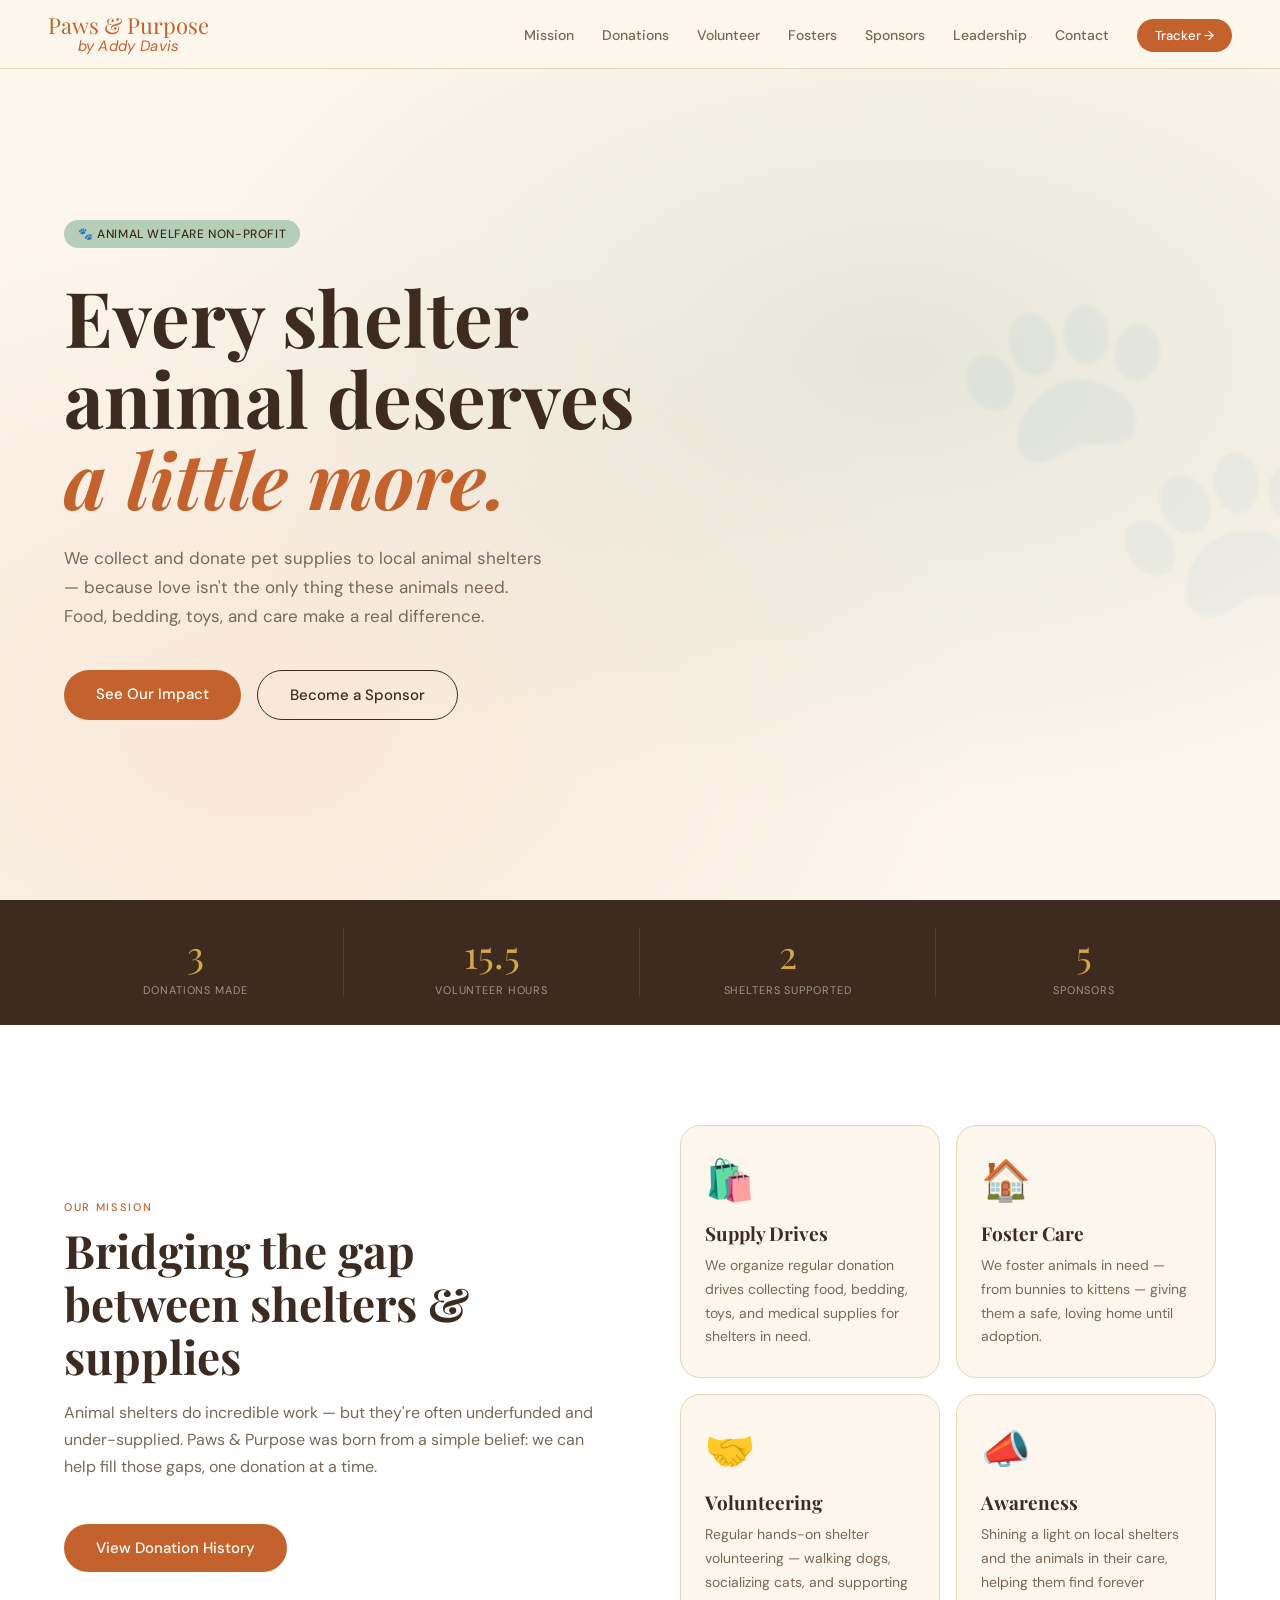
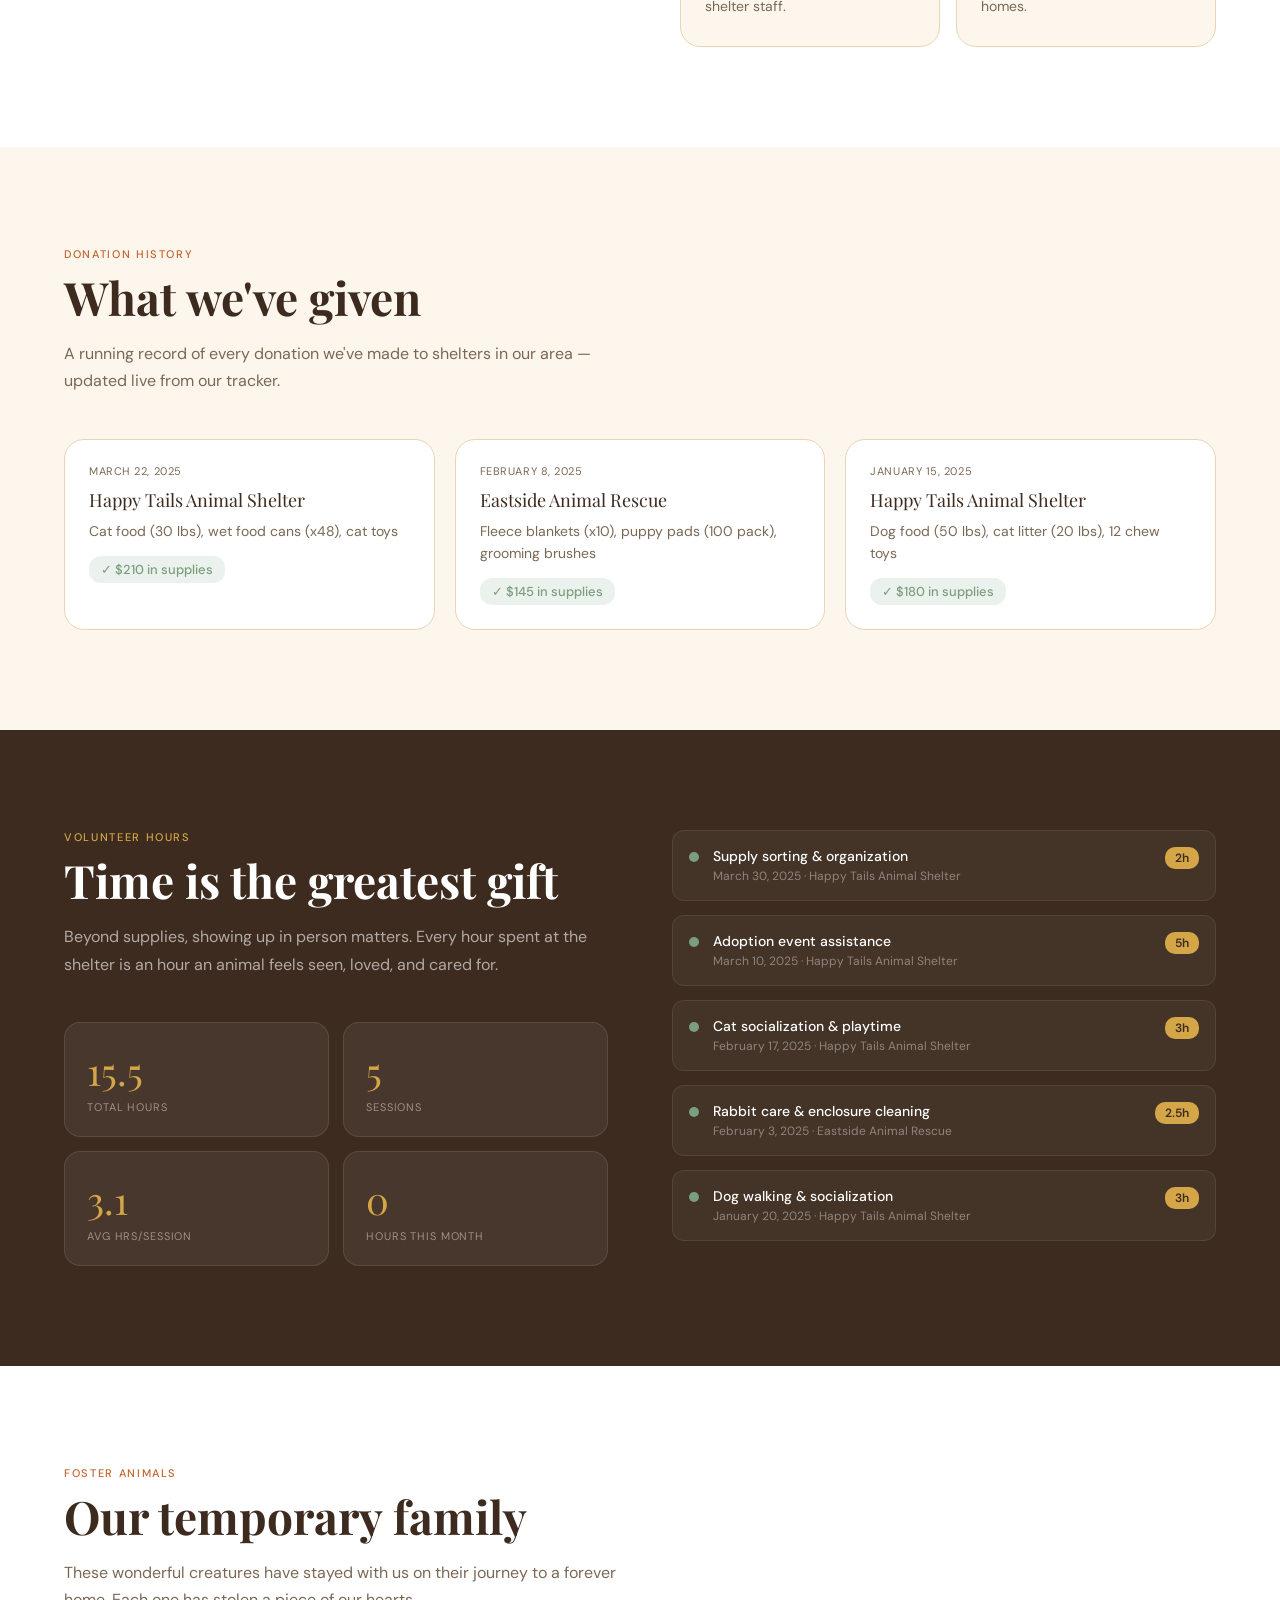
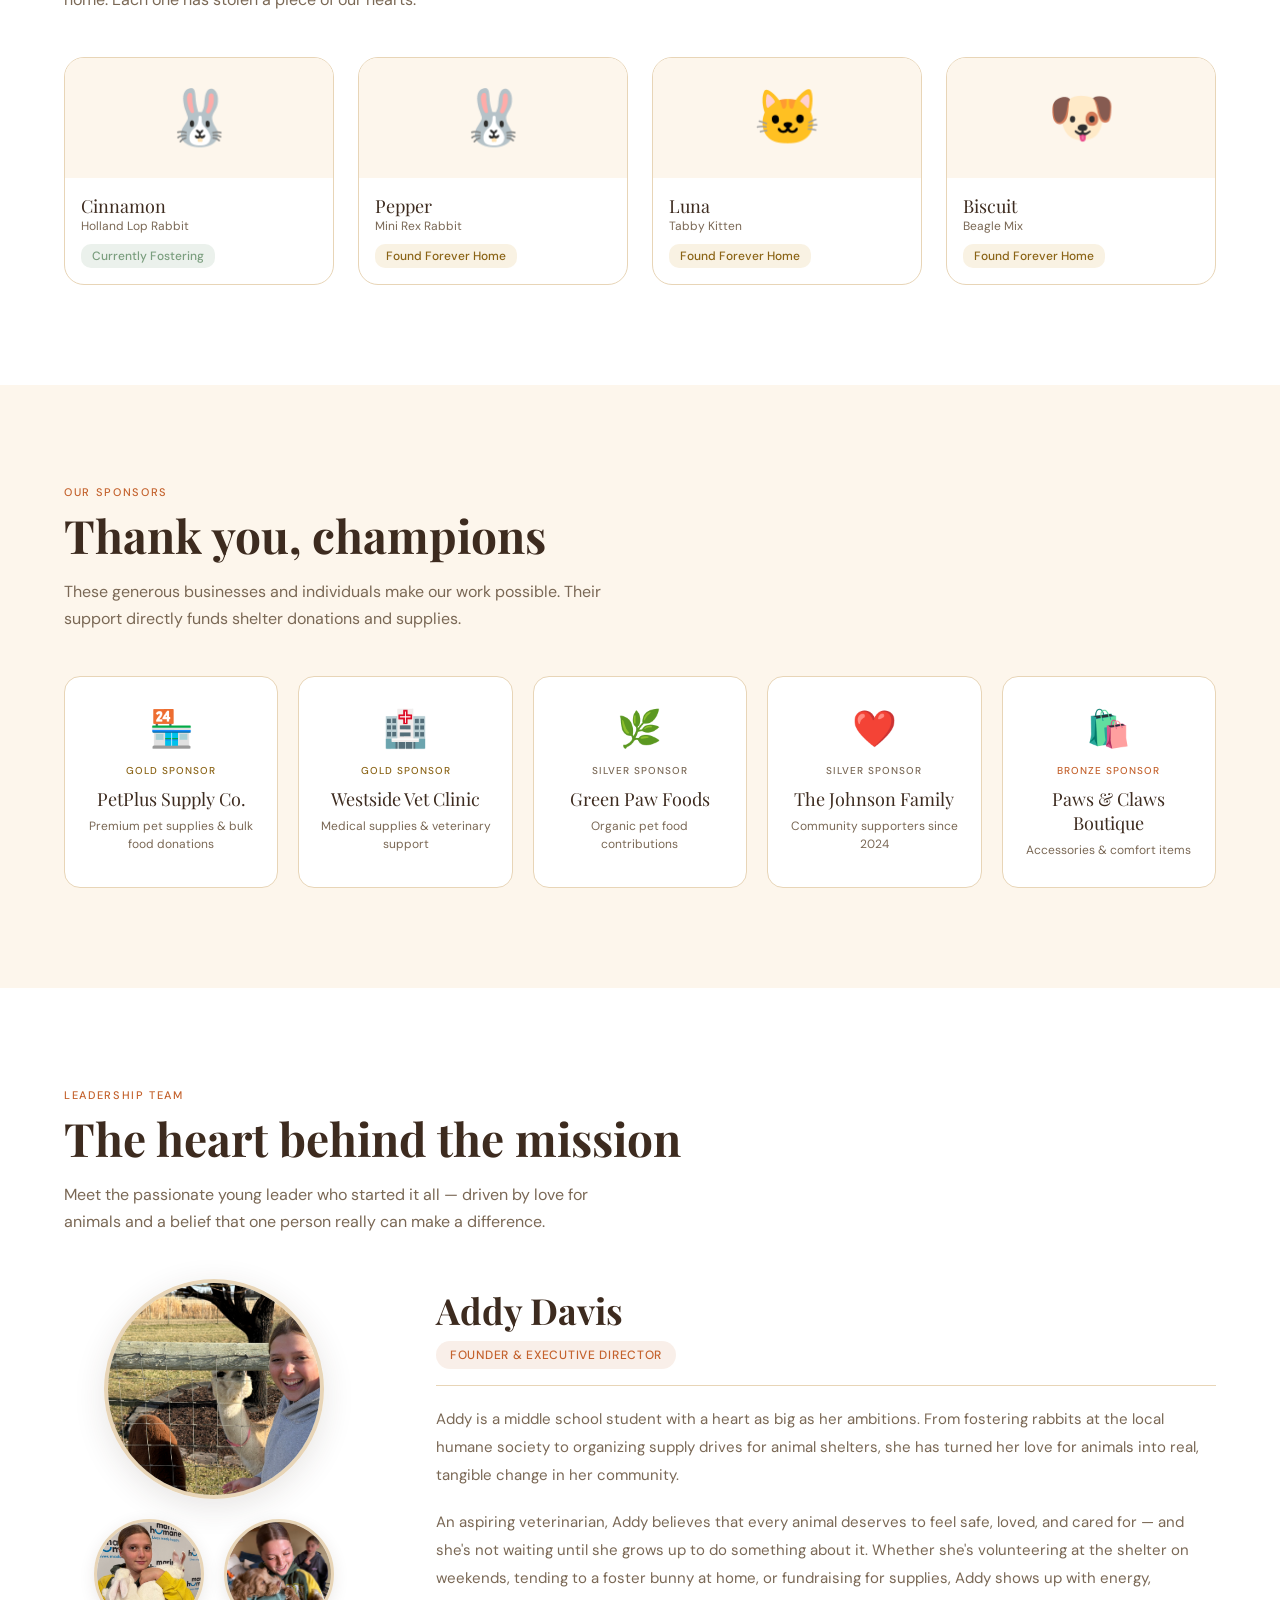
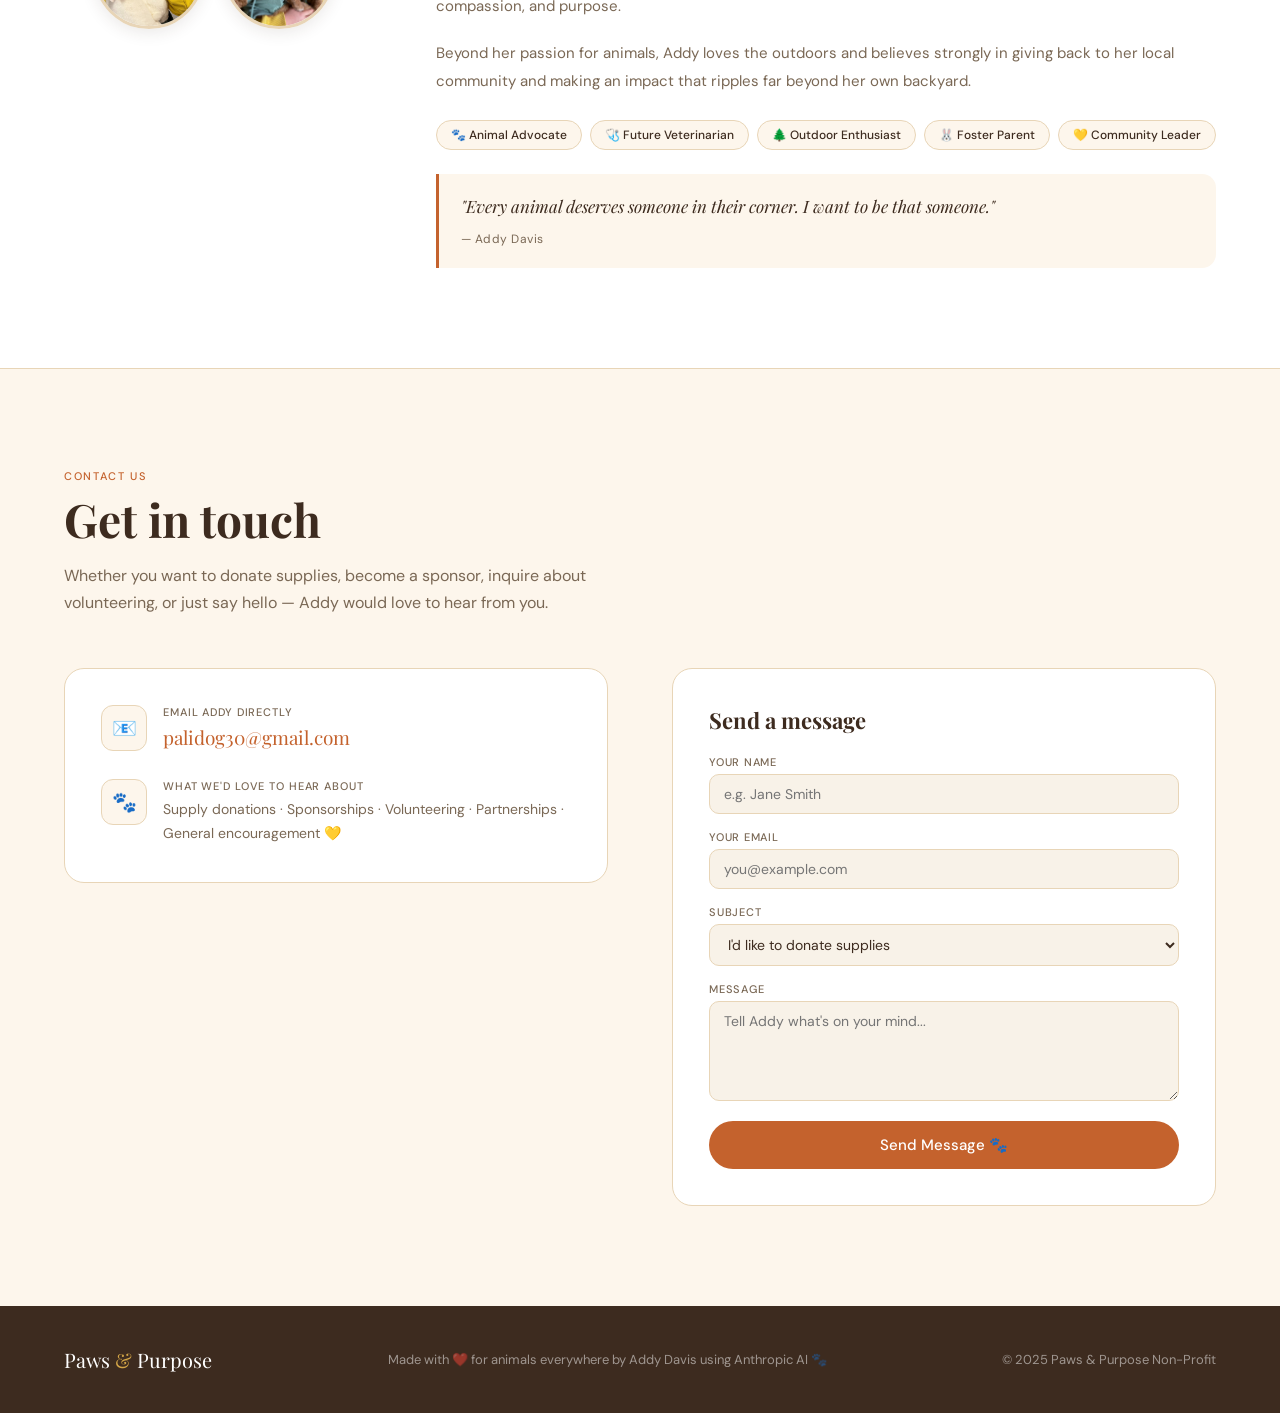
==== commit 96531bb0: "Add files via upload" ====
--- a/index.html
+++ b/index.html
@@ -12,7 +12,10 @@
 <body>
 
 <nav>
-  <div class="nav-logo">Paws <span>&</span> Purpose<span class="nav-logo-by">by Addy Davis</span></div>
+  <div class="nav-logo">
+    <span class="nav-logo-main">Paws <span class="nav-logo-amp">&</span> Purpose</span>
+    <span class="nav-logo-by">by Addy Davis</span>
+  </div>
   <button class="nav-toggle" onclick="toggleMenu()" aria-label="Menu">☰</button>
   <ul class="nav-links" id="nav-links">
     <li><a href="#mission">Mission</a></li>
--- a/css/style.css
+++ b/css/style.css
@@ -46,17 +46,21 @@
   text-decoration: none;
   display: flex;
   flex-direction: column;
-  line-height: 1.1;
-}
+  gap: 3px;
+}
+.nav-logo-main { display: block; line-height: 1; }
+.nav-logo-amp { color: var(--terra); }
 .nav-logo span { color: var(--terra); }
 .nav-logo-by {
+  display: block;
   font-family: 'DM Sans', sans-serif;
-  font-size: 10px;
+  font-size: 15px;
   font-style: italic;
-  color: var(--muted);
+  color: var(--terra);
   font-weight: 400;
   letter-spacing: 0.02em;
-  margin-top: 6px;
+  line-height: 1;
+  text-align: center;
 }
 .nav-links {
   display: flex;
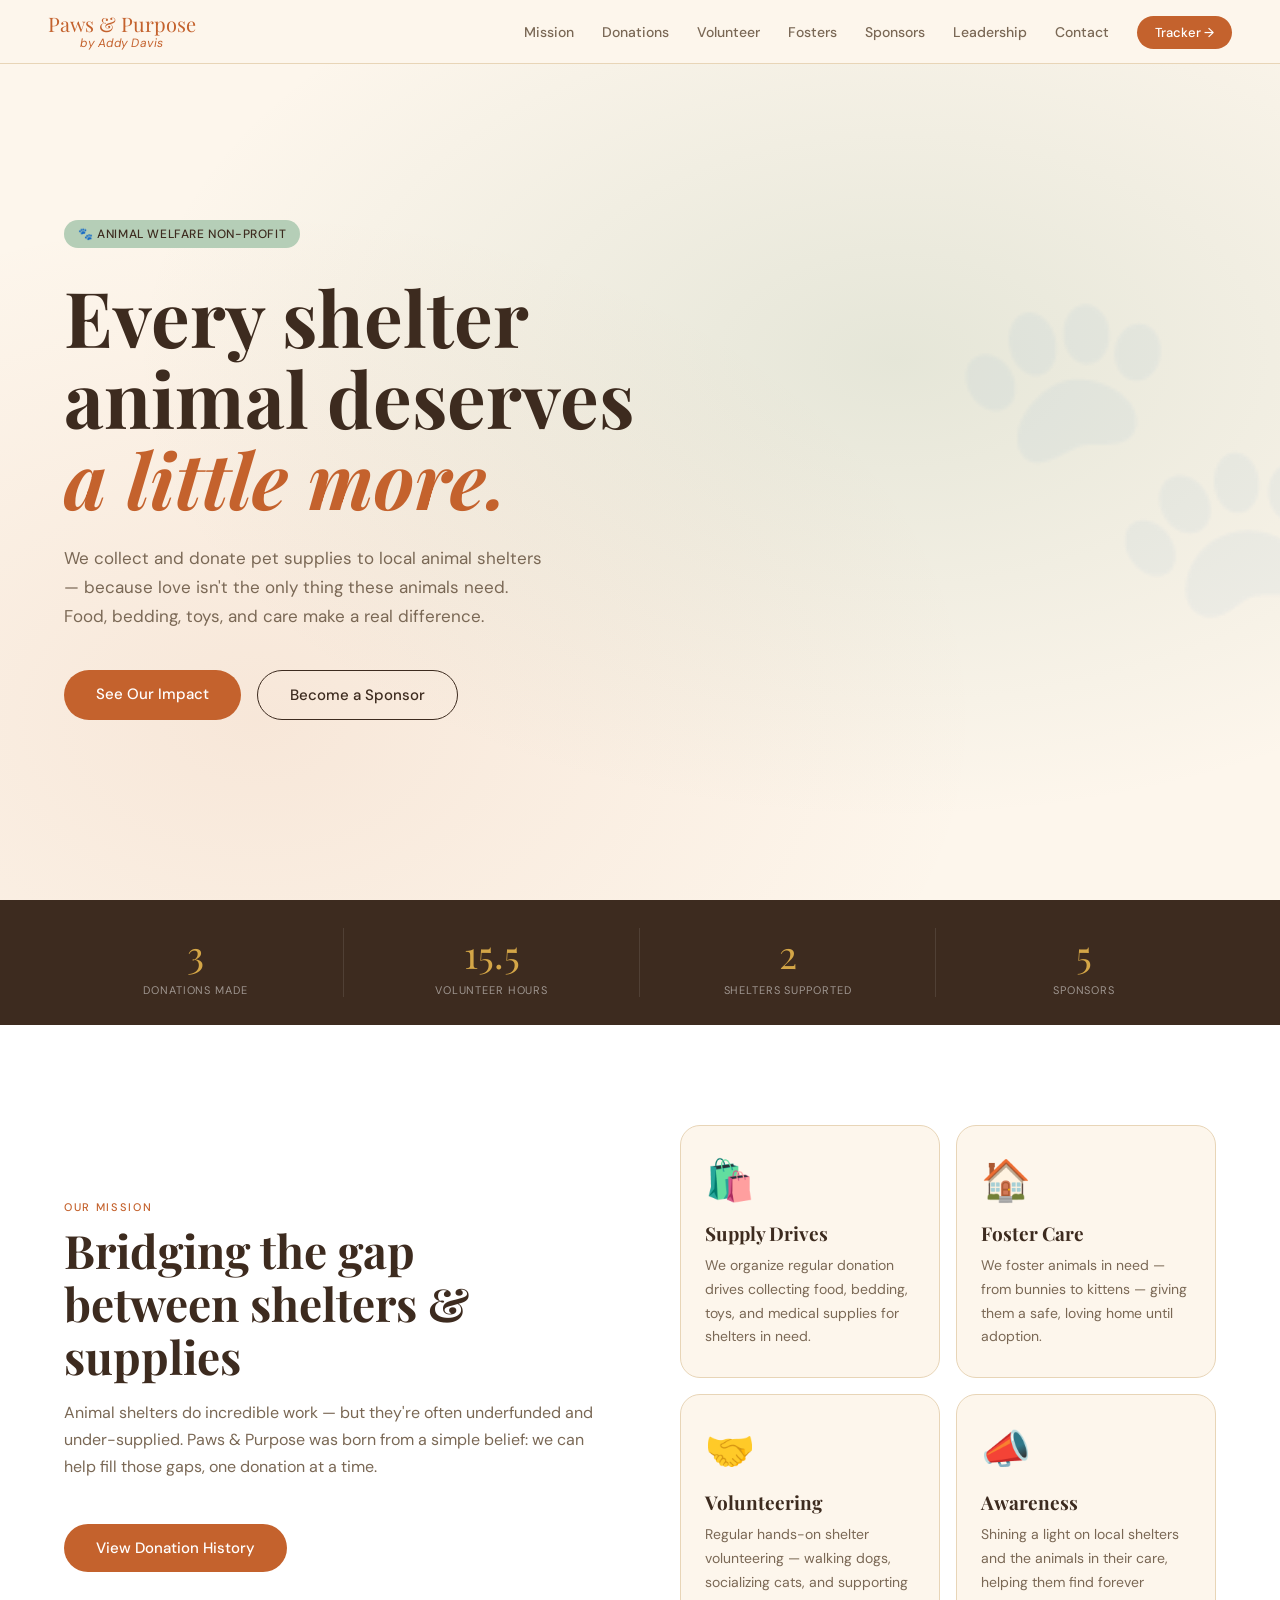
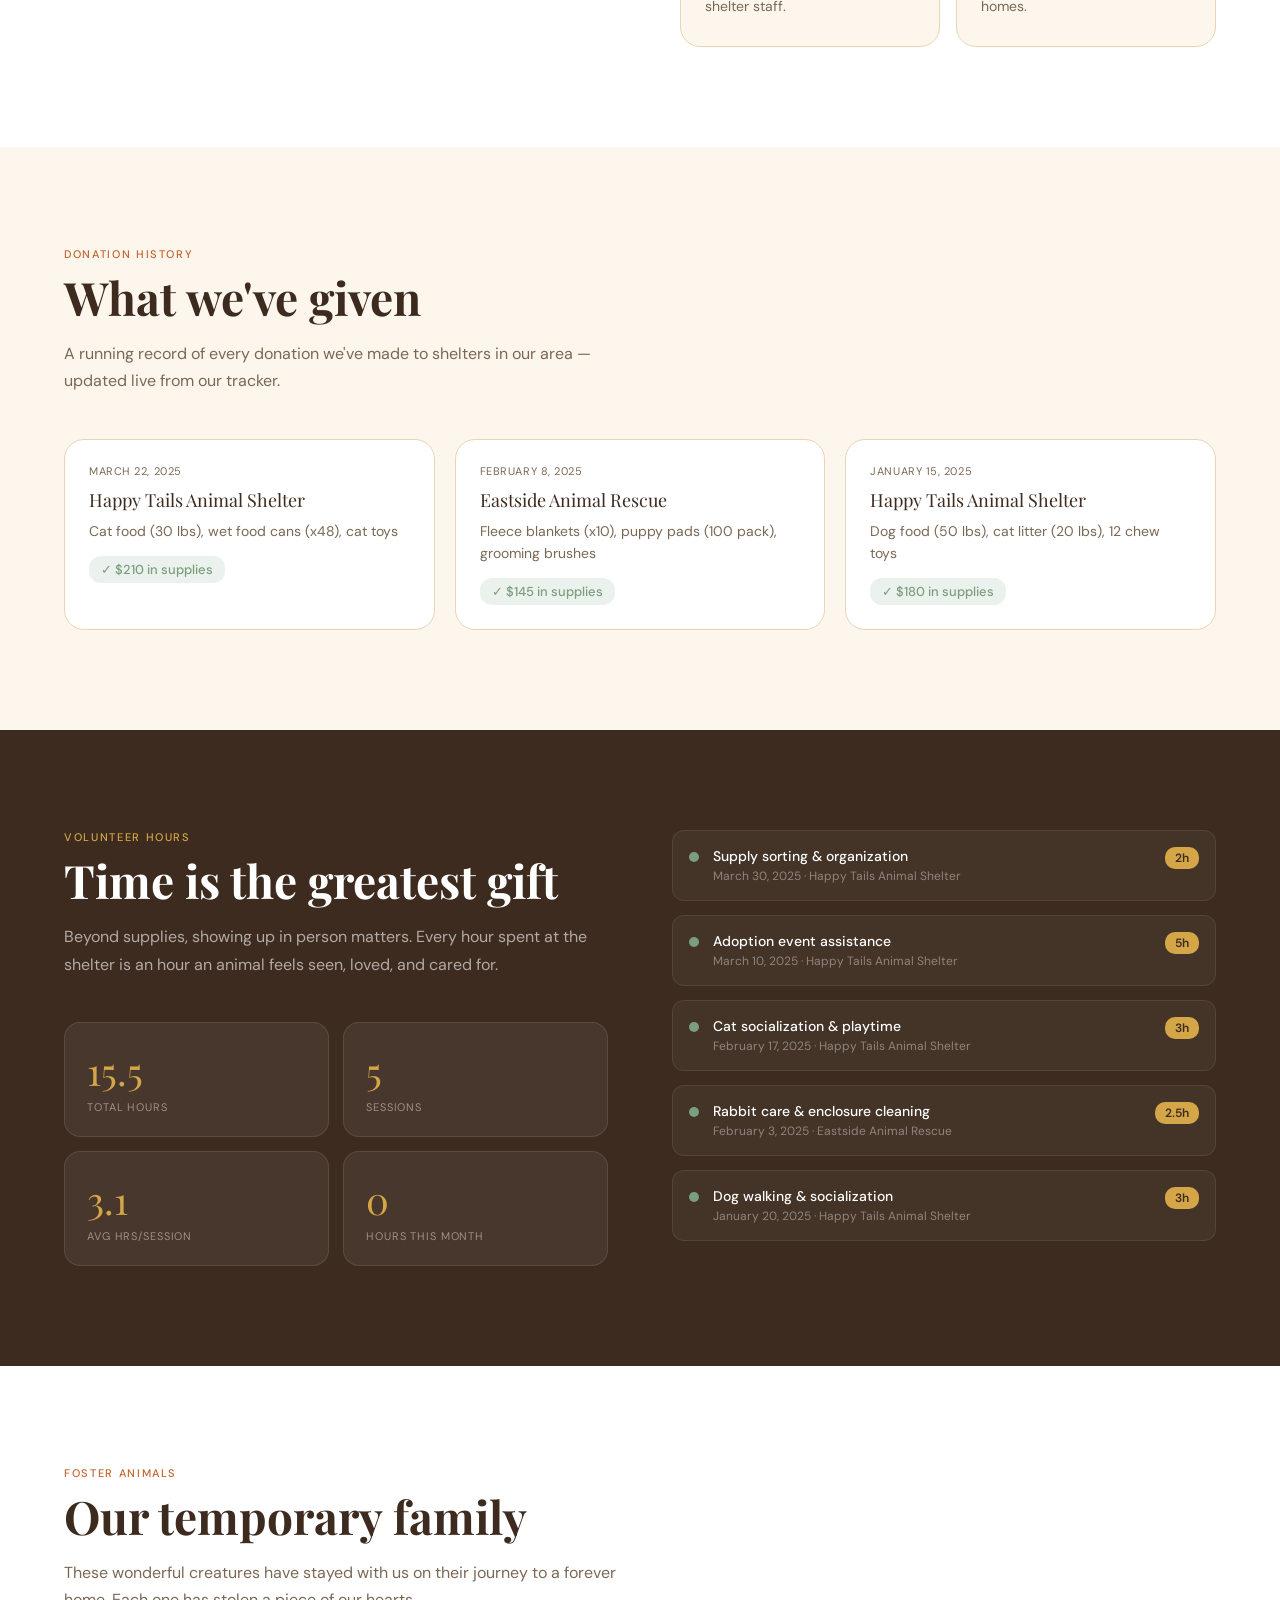
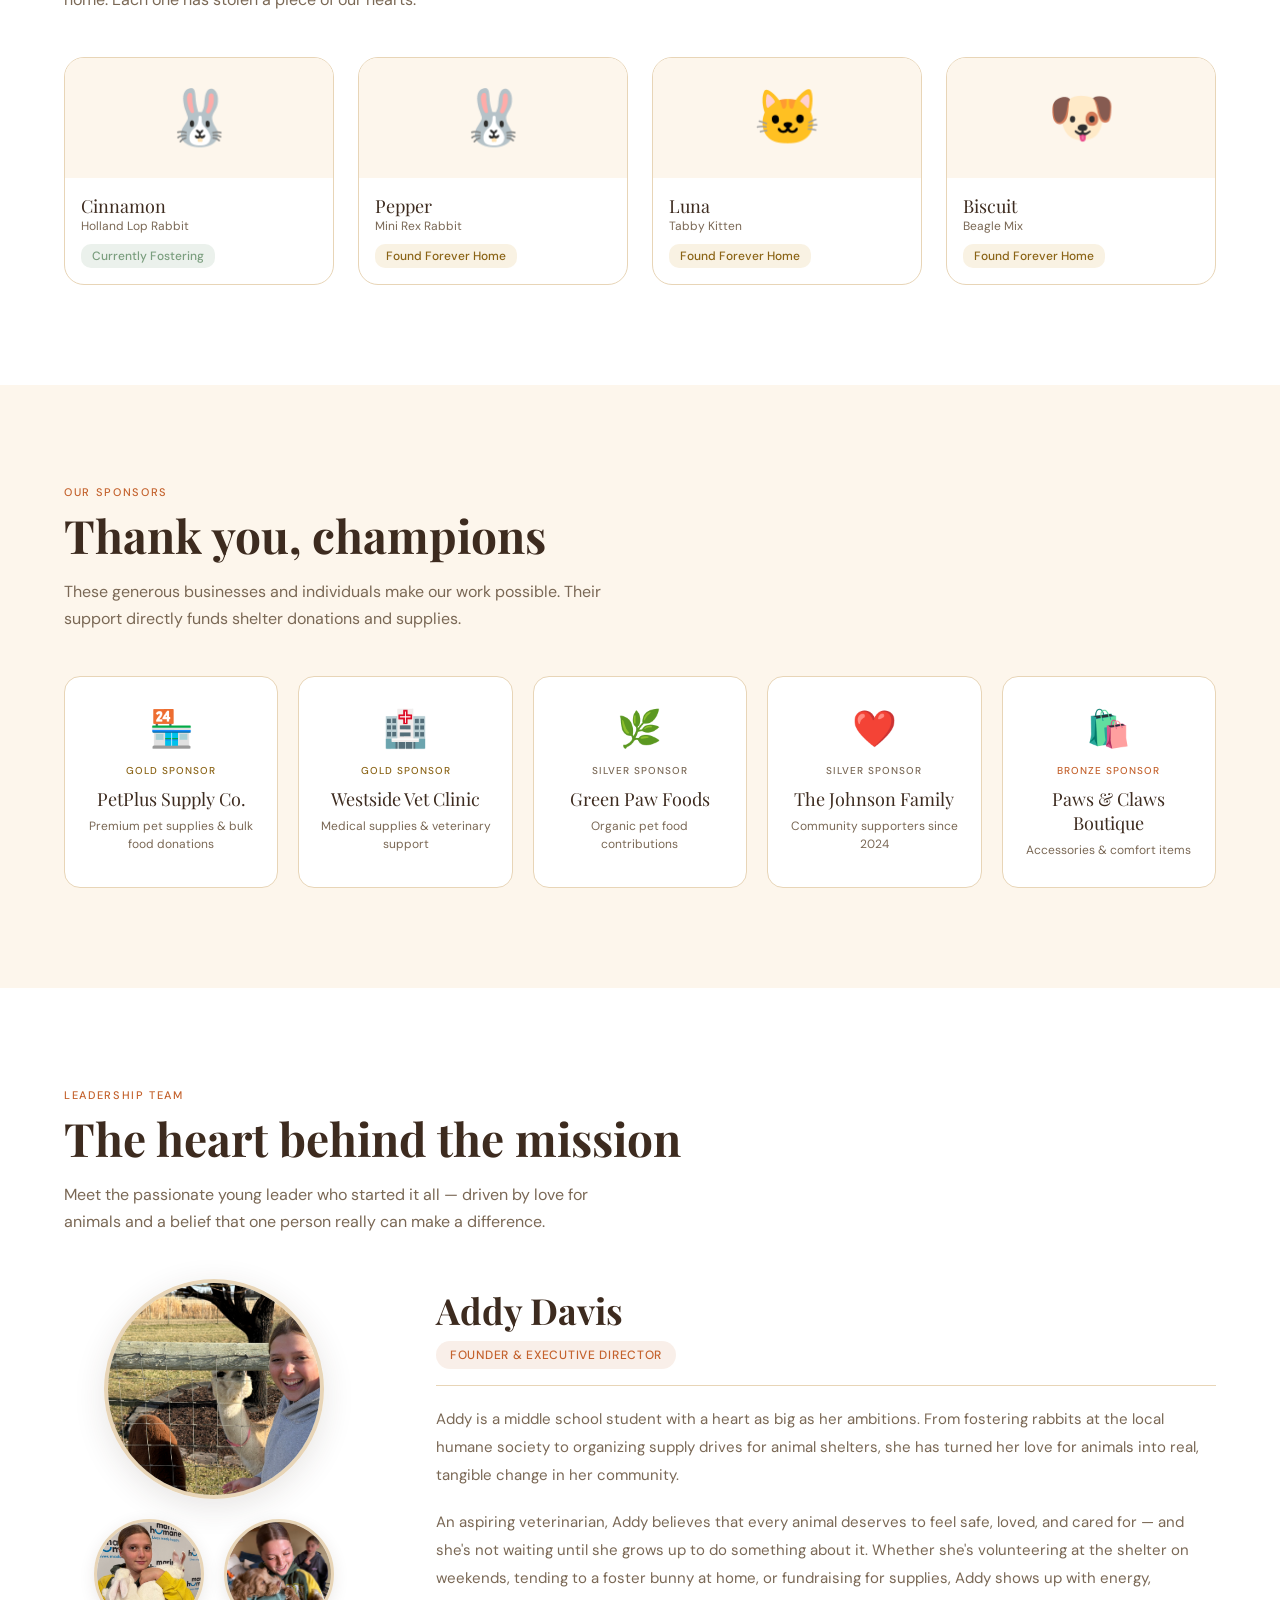
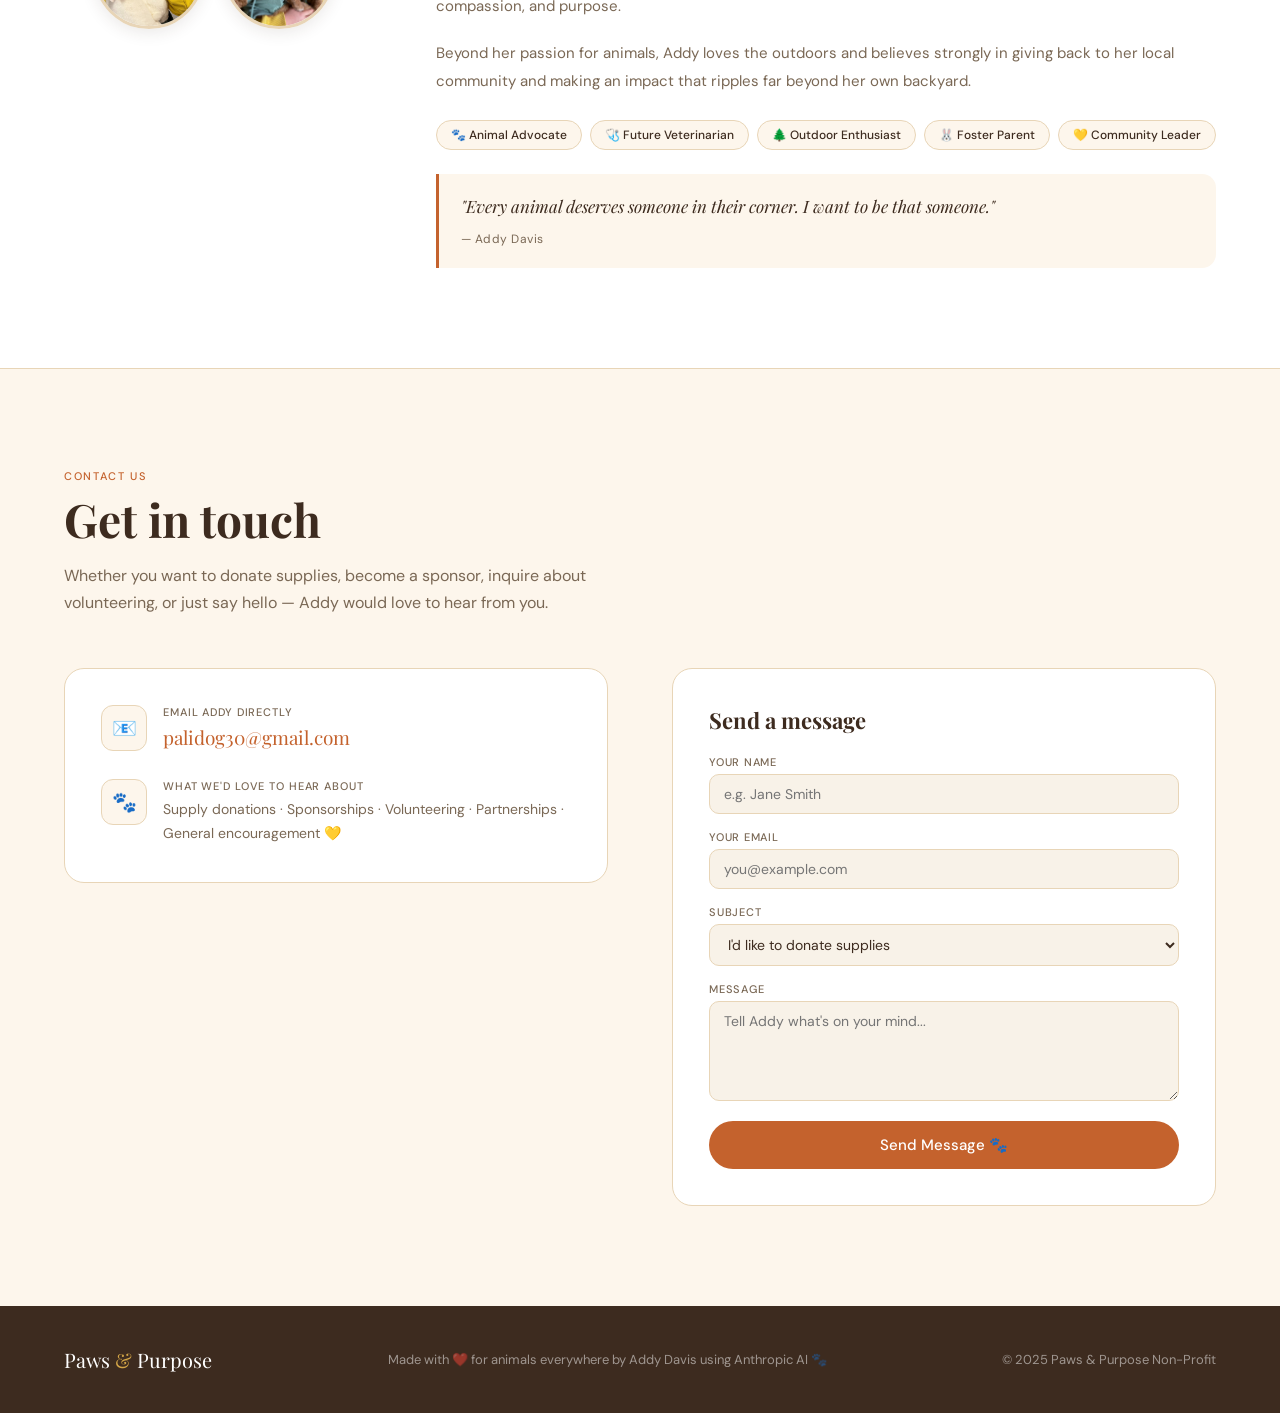
==== commit b98d8aad: "Add files via upload" ====
--- a/index.html
+++ b/index.html
@@ -7,14 +7,14 @@
 <meta name="description" content="Paws & Purpose — donating pet supplies to local animal shelters, one donation at a time.">
 <link rel="preconnect" href="https://fonts.googleapis.com">
 <link href="https://fonts.googleapis.com/css2?family=Playfair+Display:ital,wght@0,400;0,700;1,400&family=DM+Sans:wght@300;400;500&display=swap" rel="stylesheet">
-<link rel="stylesheet" href="css/style.css">
+<link rel="stylesheet" href="css/style.css?v=4">
 </head>
 <body>
 
 <nav>
   <div class="nav-logo">
-    <span class="nav-logo-main">Paws <span class="nav-logo-amp">&</span> Purpose</span>
-    <span class="nav-logo-by">by Addy Davis</span>
+    <span class="nav-logo-main"><span style="color:#C4622D">Paws & Purpose</span></span>
+    <span class="nav-logo-by" style="color:#C4622D;font-style:italic;text-align:center;display:block">by Addy Davis</span>
   </div>
   <button class="nav-toggle" onclick="toggleMenu()" aria-label="Menu">☰</button>
   <ul class="nav-links" id="nav-links">
--- a/css/style.css
+++ b/css/style.css
@@ -40,27 +40,29 @@
   justify-content: space-between;
 }
 .nav-logo {
-  font-family: 'Playfair Display', serif;
-  font-size: 22px;
-  color: var(--brown);
+  font-family: 'Playfair Display', Georgia, 'Times New Roman', serif;
+  font-size: 20px;
+  color: #C4622D;
   text-decoration: none;
   display: flex;
   flex-direction: column;
   gap: 3px;
-}
-.nav-logo-main { display: block; line-height: 1; }
-.nav-logo-amp { color: var(--terra); }
-.nav-logo span { color: var(--terra); }
+  align-items: center;
+}
+.nav-logo-main { display: block; line-height: 1; color: #C4622D; }
+.nav-logo-amp { color: #C4622D; }
+.nav-logo span { color: #C4622D; }
 .nav-logo-by {
   display: block;
-  font-family: 'DM Sans', sans-serif;
-  font-size: 15px;
+  font-family: 'DM Sans', 'Helvetica Neue', Arial, sans-serif;
+  font-size: 12px;
   font-style: italic;
-  color: var(--terra);
+  color: #C4622D;
   font-weight: 400;
   letter-spacing: 0.02em;
   line-height: 1;
   text-align: center;
+  width: 100%;
 }
 .nav-links {
   display: flex;
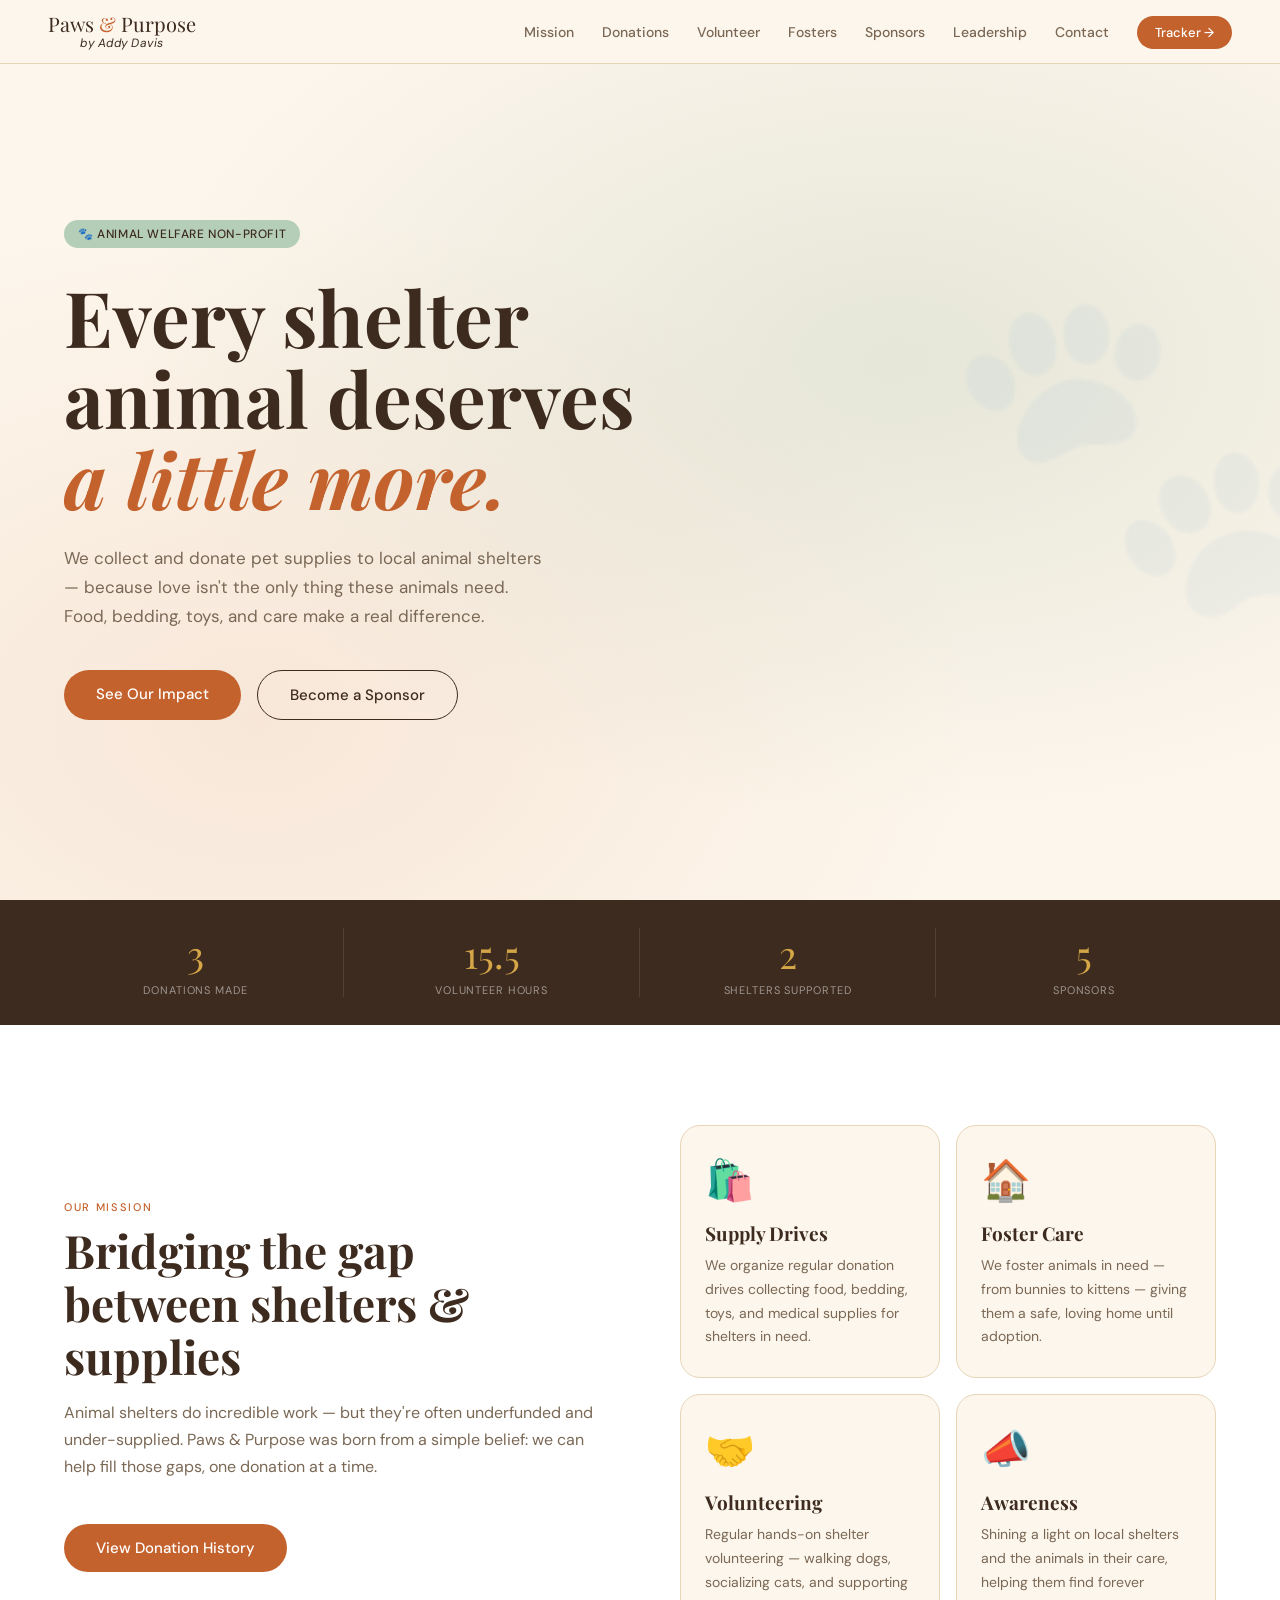
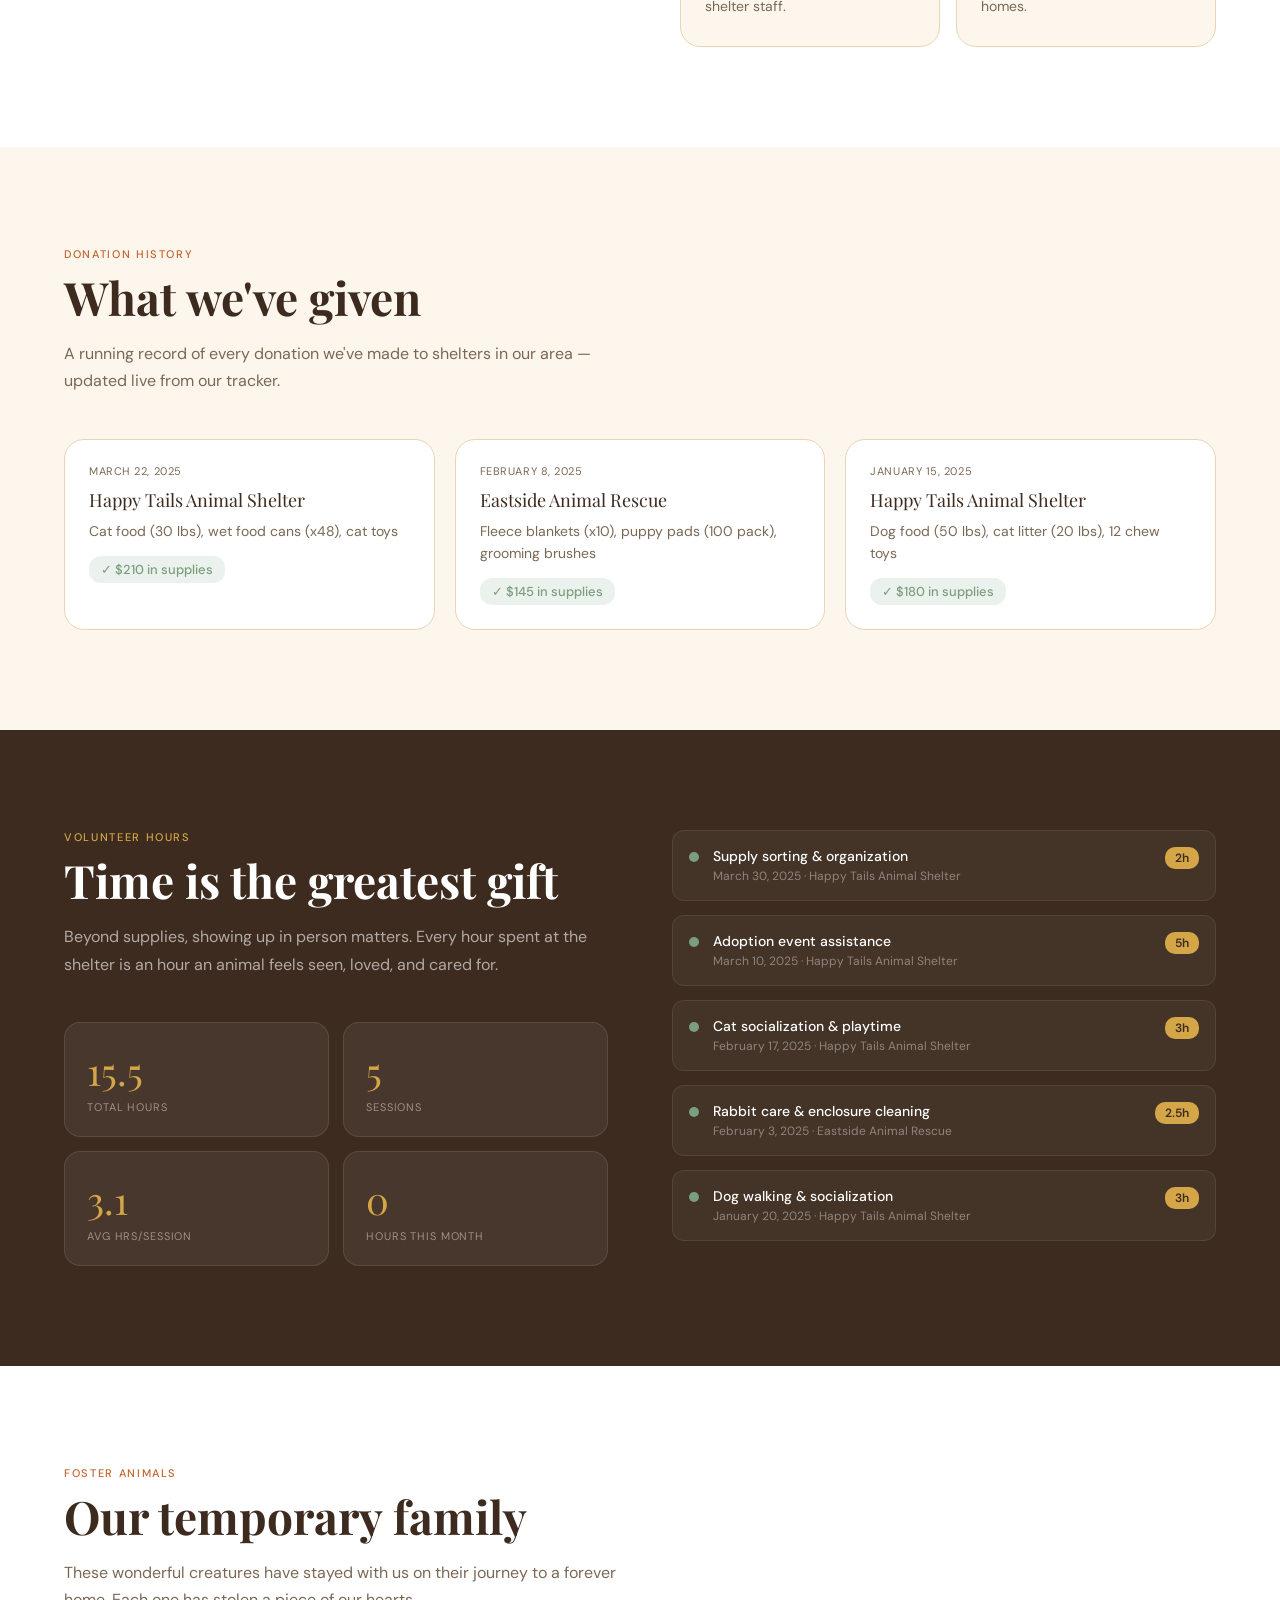
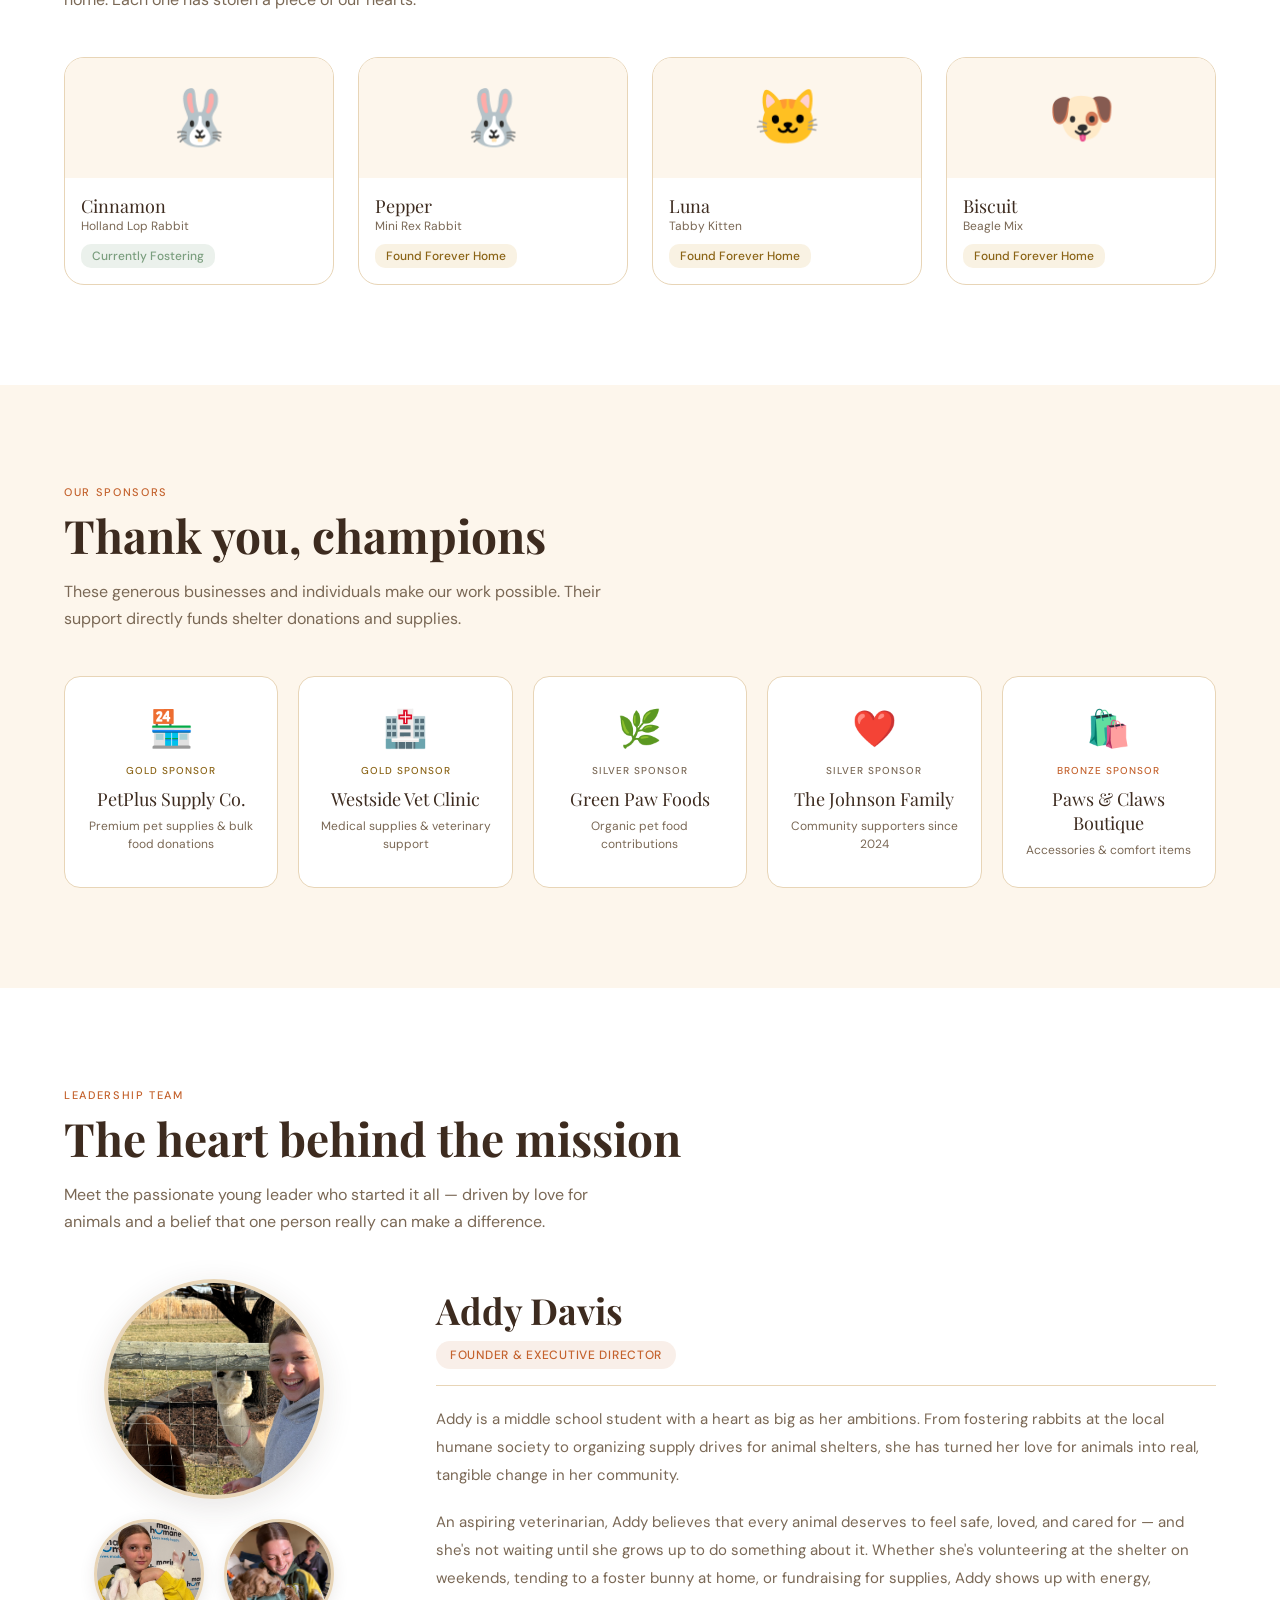
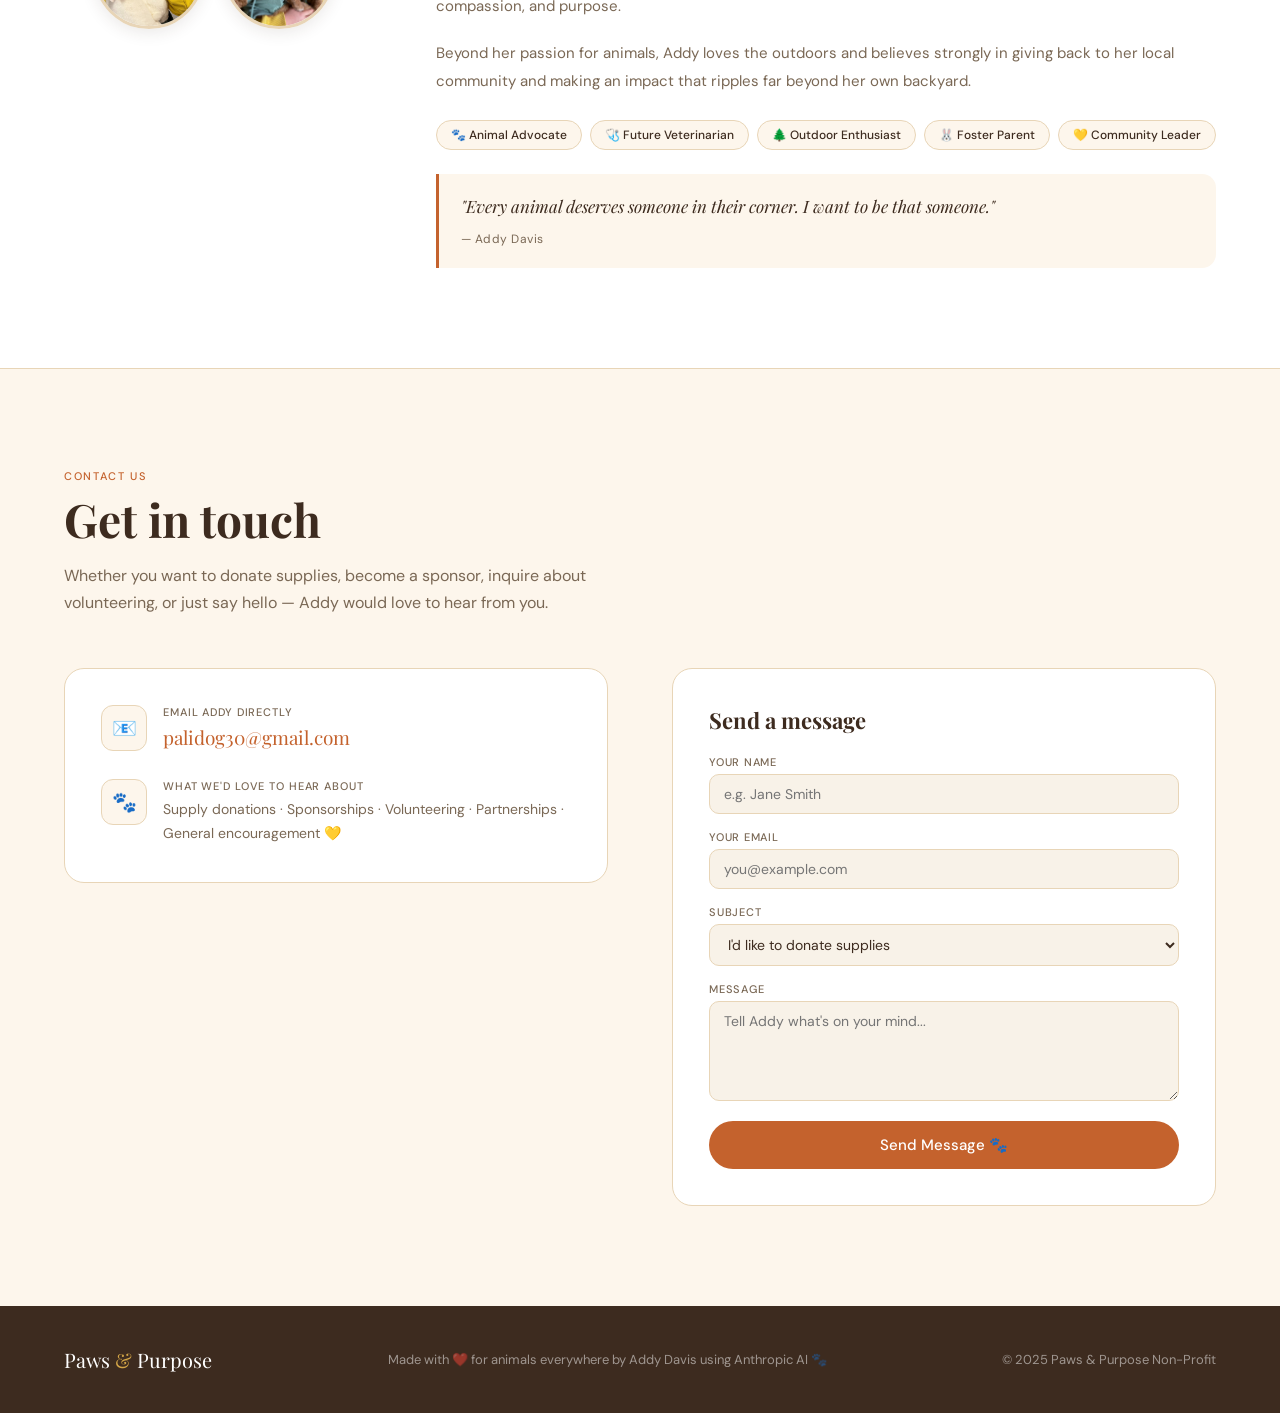
==== commit ff2fbd32: "Add files via upload" ====
--- a/index.html
+++ b/index.html
@@ -13,8 +13,8 @@
 
 <nav>
   <div class="nav-logo">
-    <span class="nav-logo-main"><span style="color:#C4622D">Paws & Purpose</span></span>
-    <span class="nav-logo-by" style="color:#C4622D;font-style:italic;text-align:center;display:block">by Addy Davis</span>
+    <span class="nav-logo-main"><span style="color:#3D2B1F">Paws </span><span style="color:#C4622D">&</span><span style="color:#3D2B1F"> Purpose</span></span>
+    <span class="nav-logo-by" style="color:#3D2B1F;font-style:italic;text-align:center;display:block">by Addy Davis</span>
   </div>
   <button class="nav-toggle" onclick="toggleMenu()" aria-label="Menu">☰</button>
   <ul class="nav-links" id="nav-links">
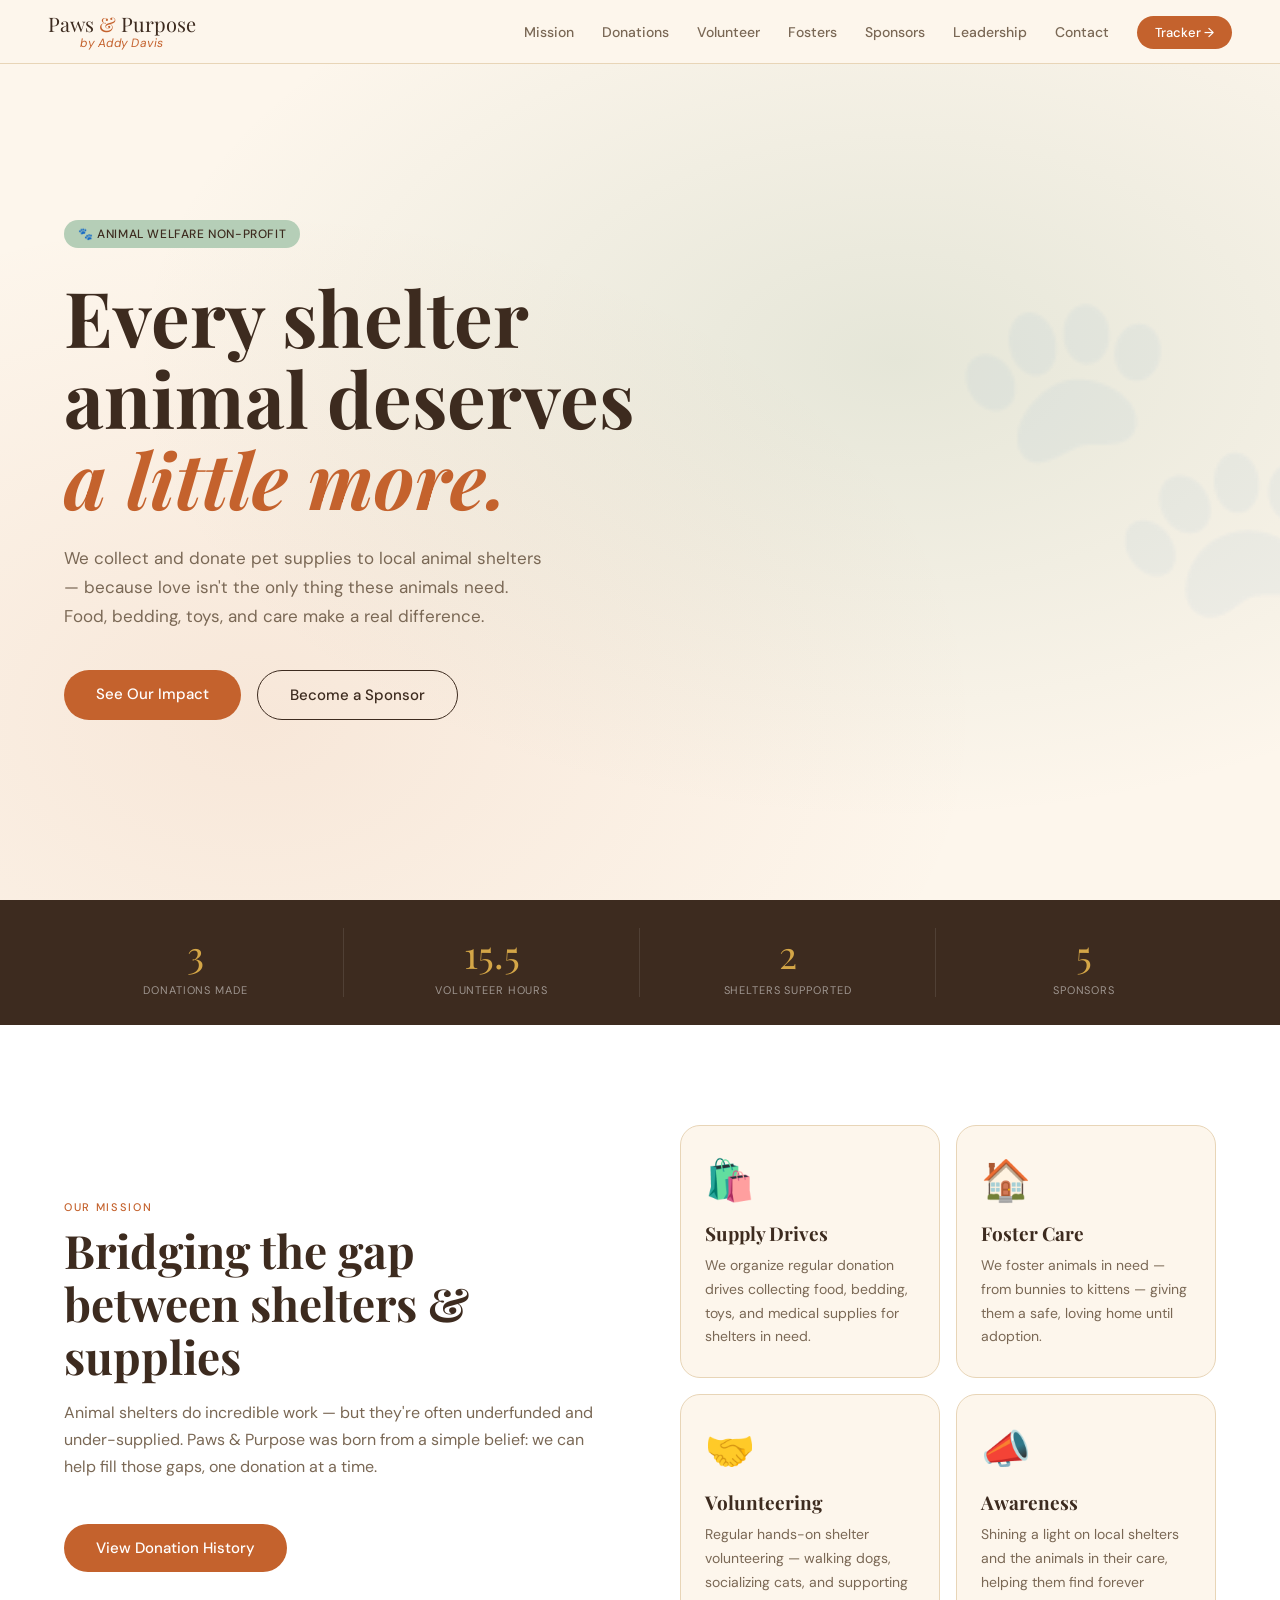
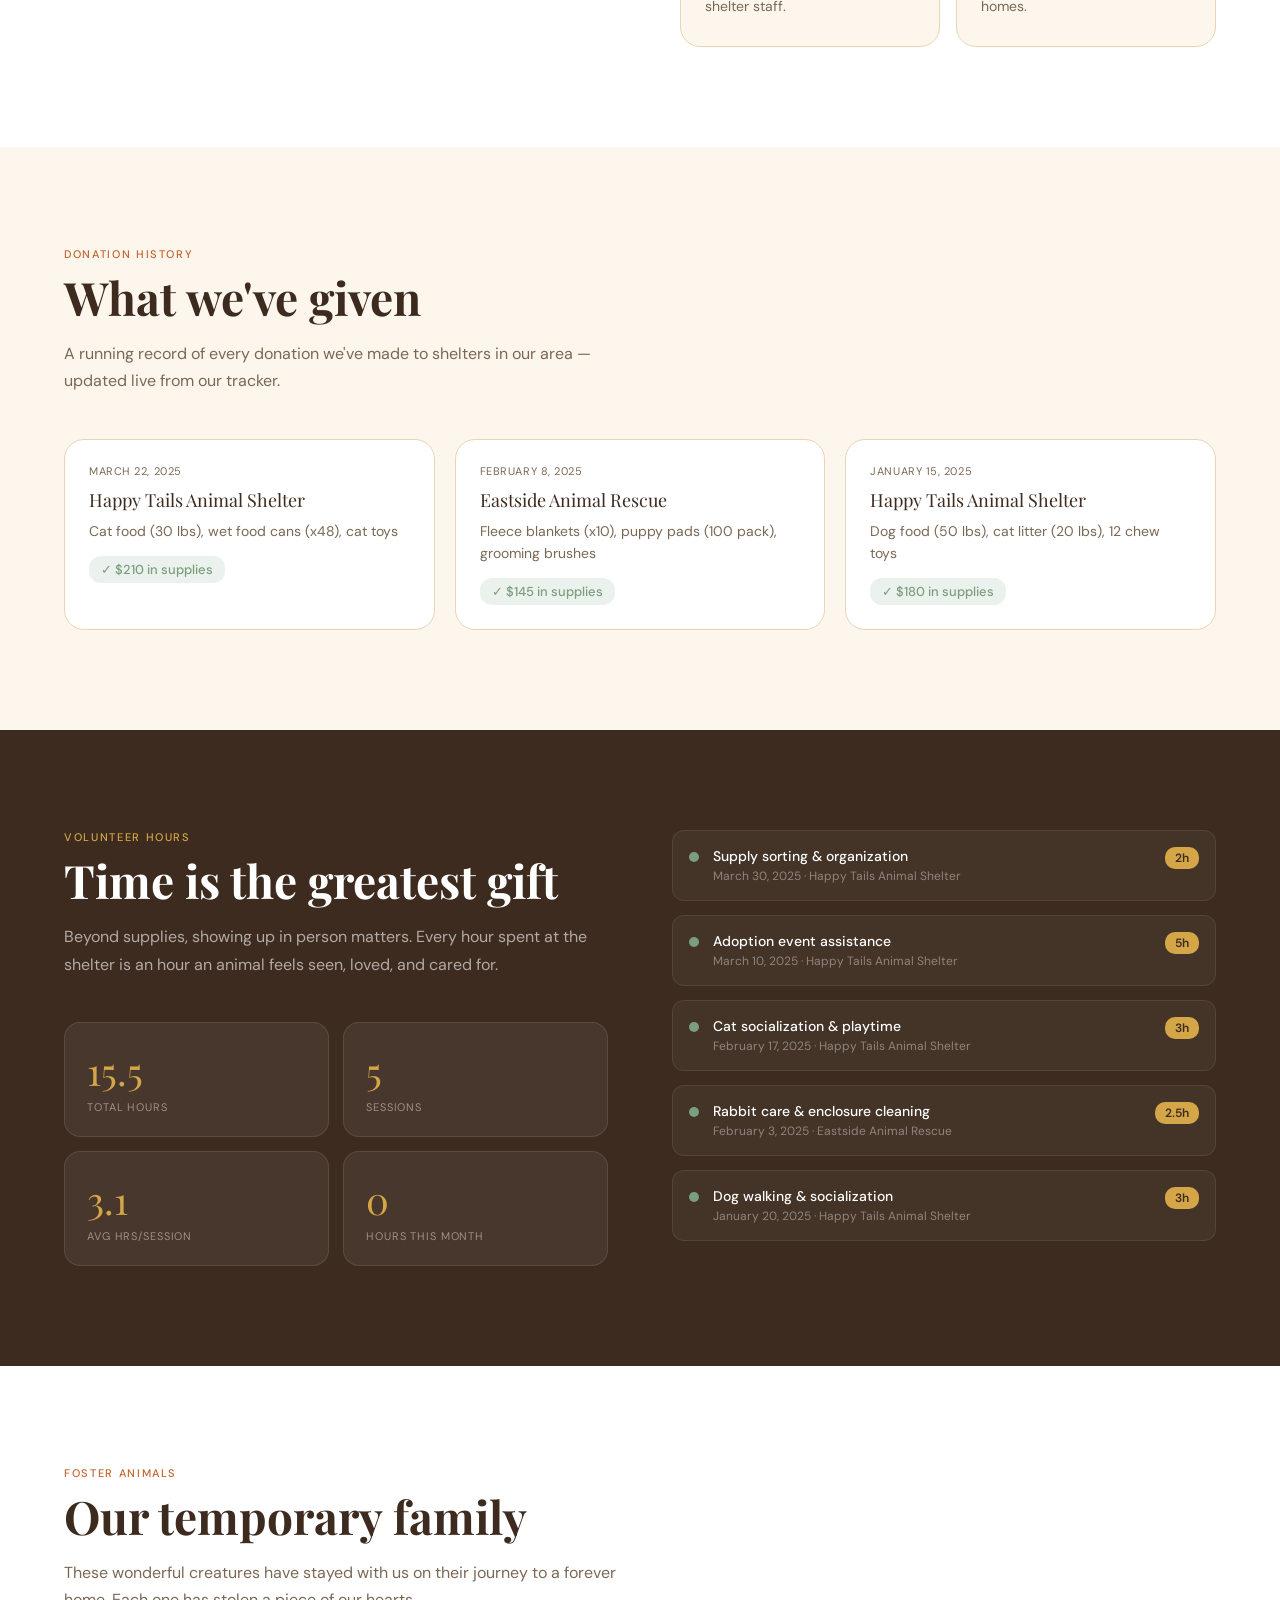
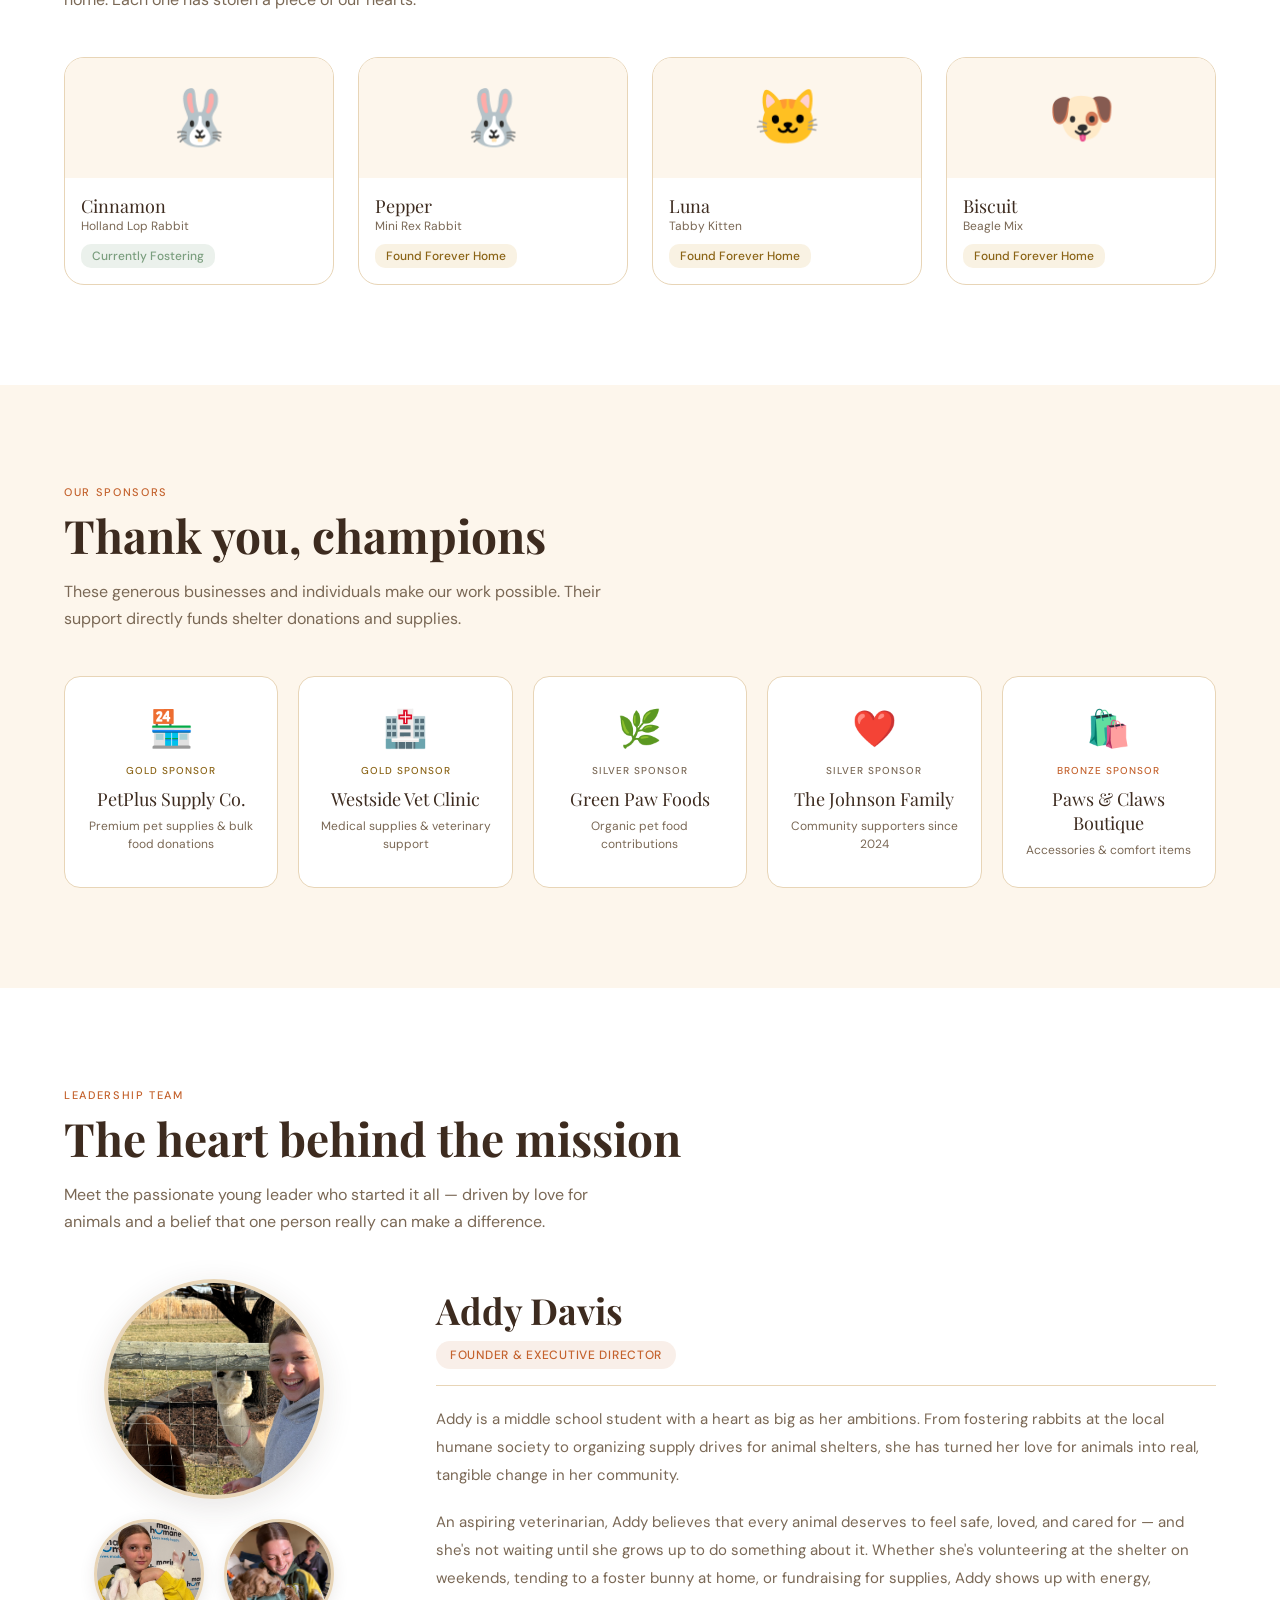
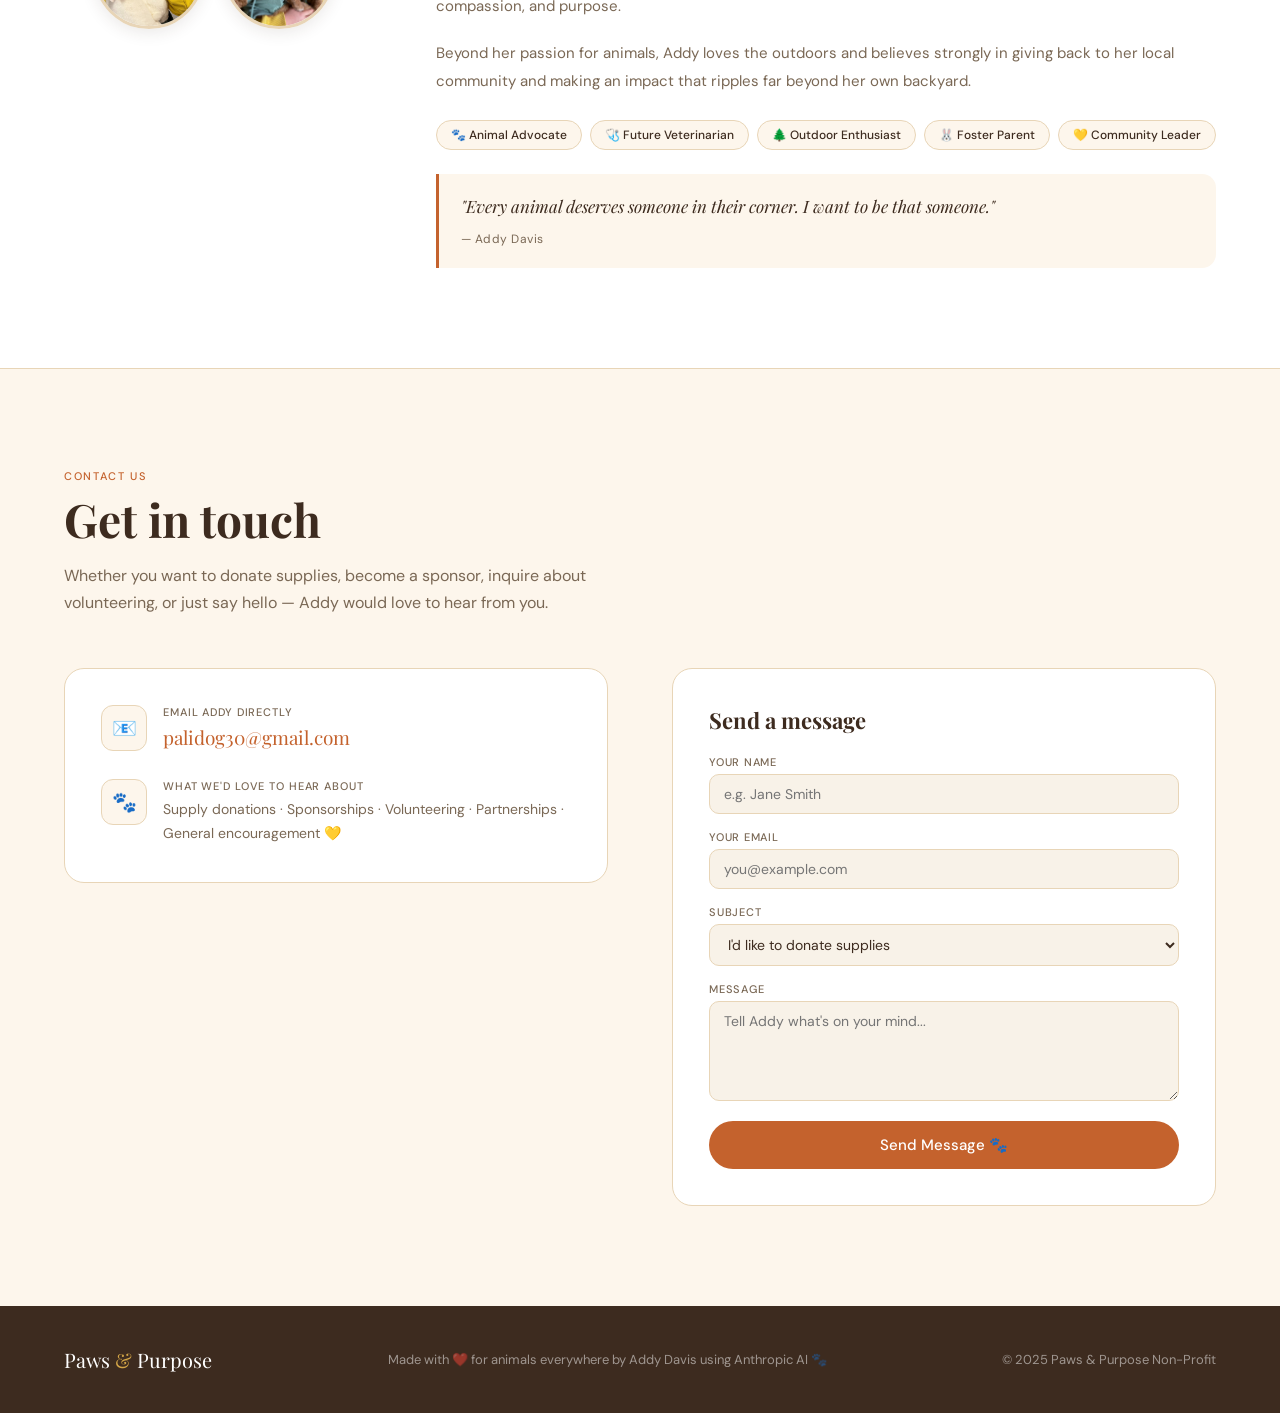
==== commit 1321466f: "Add files via upload" ====
--- a/index.html
+++ b/index.html
@@ -14,7 +14,7 @@
 <nav>
   <div class="nav-logo">
     <span class="nav-logo-main"><span style="color:#3D2B1F">Paws </span><span style="color:#C4622D">&</span><span style="color:#3D2B1F"> Purpose</span></span>
-    <span class="nav-logo-by" style="color:#3D2B1F;font-style:italic;text-align:center;display:block">by Addy Davis</span>
+    <span class="nav-logo-by" style="color:#C4622D;font-style:italic;text-align:center;display:block">by Addy Davis</span>
   </div>
   <button class="nav-toggle" onclick="toggleMenu()" aria-label="Menu">☰</button>
   <ul class="nav-links" id="nav-links">
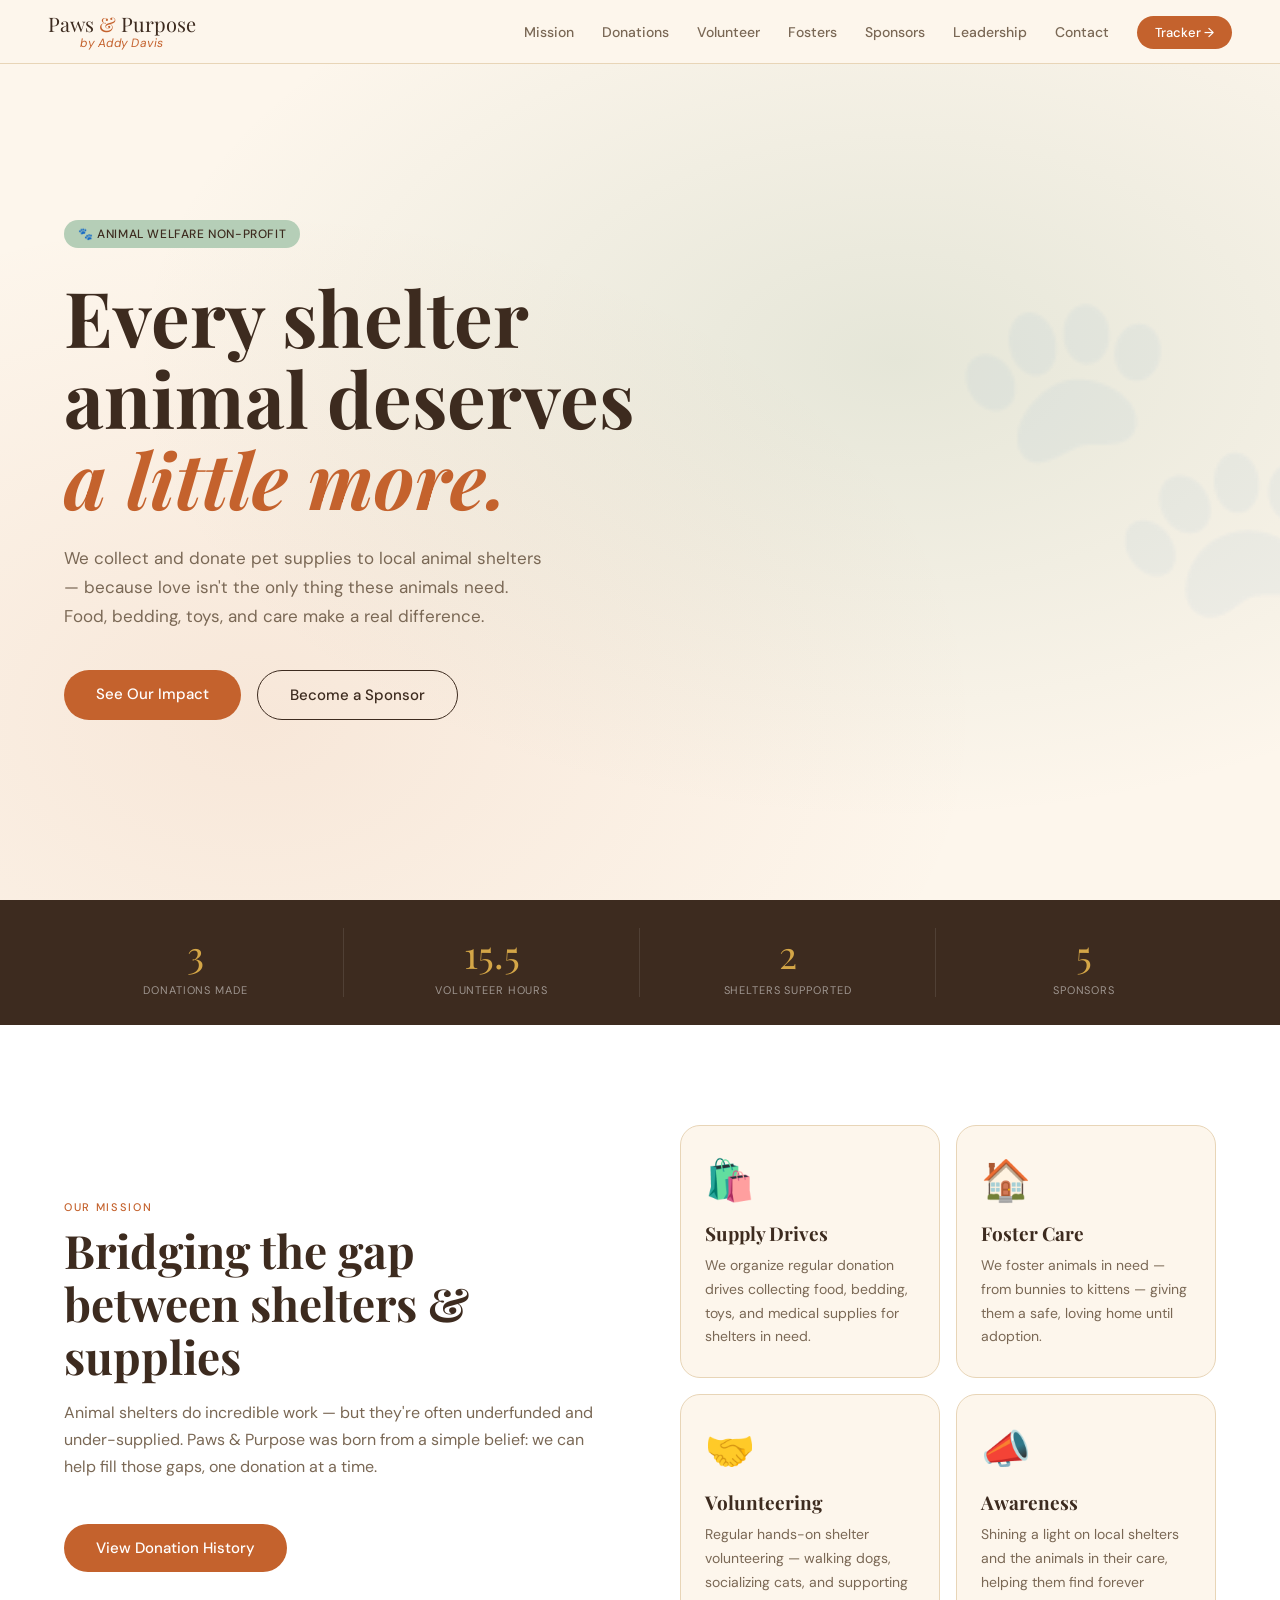
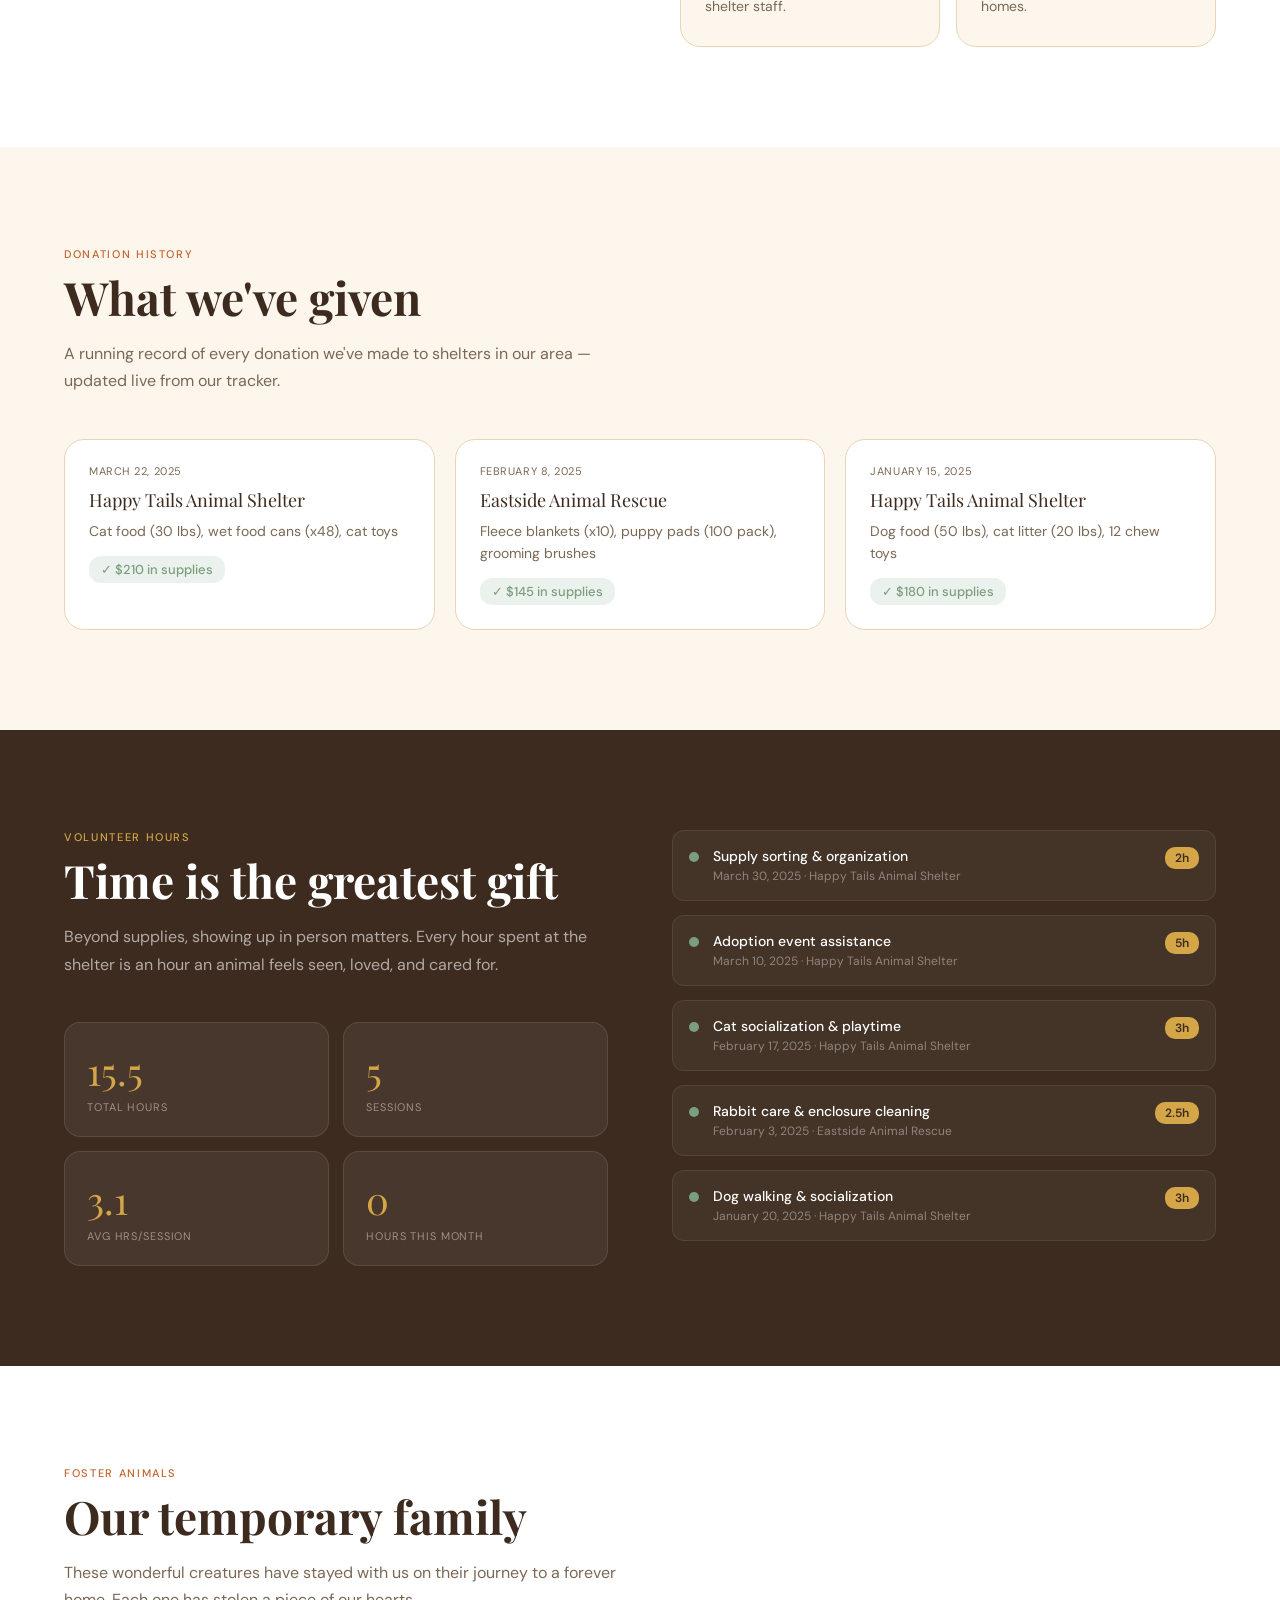
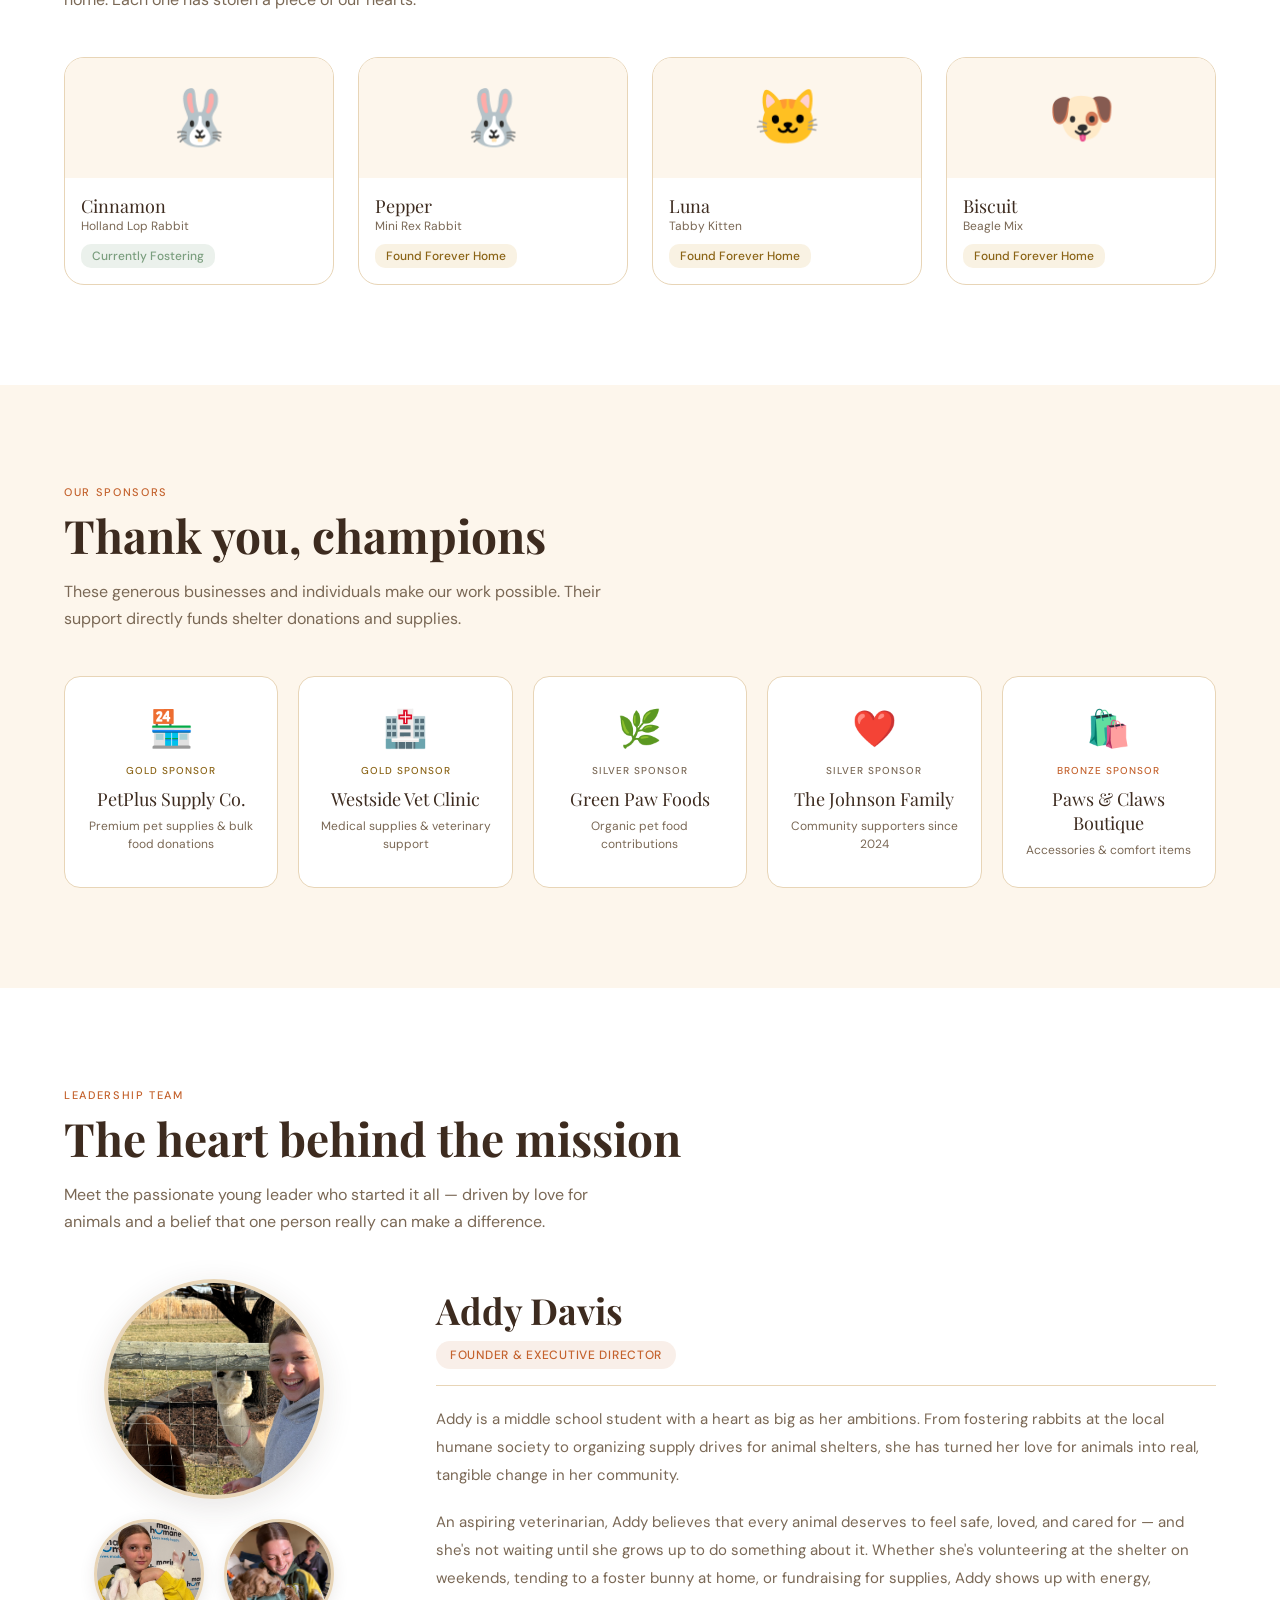
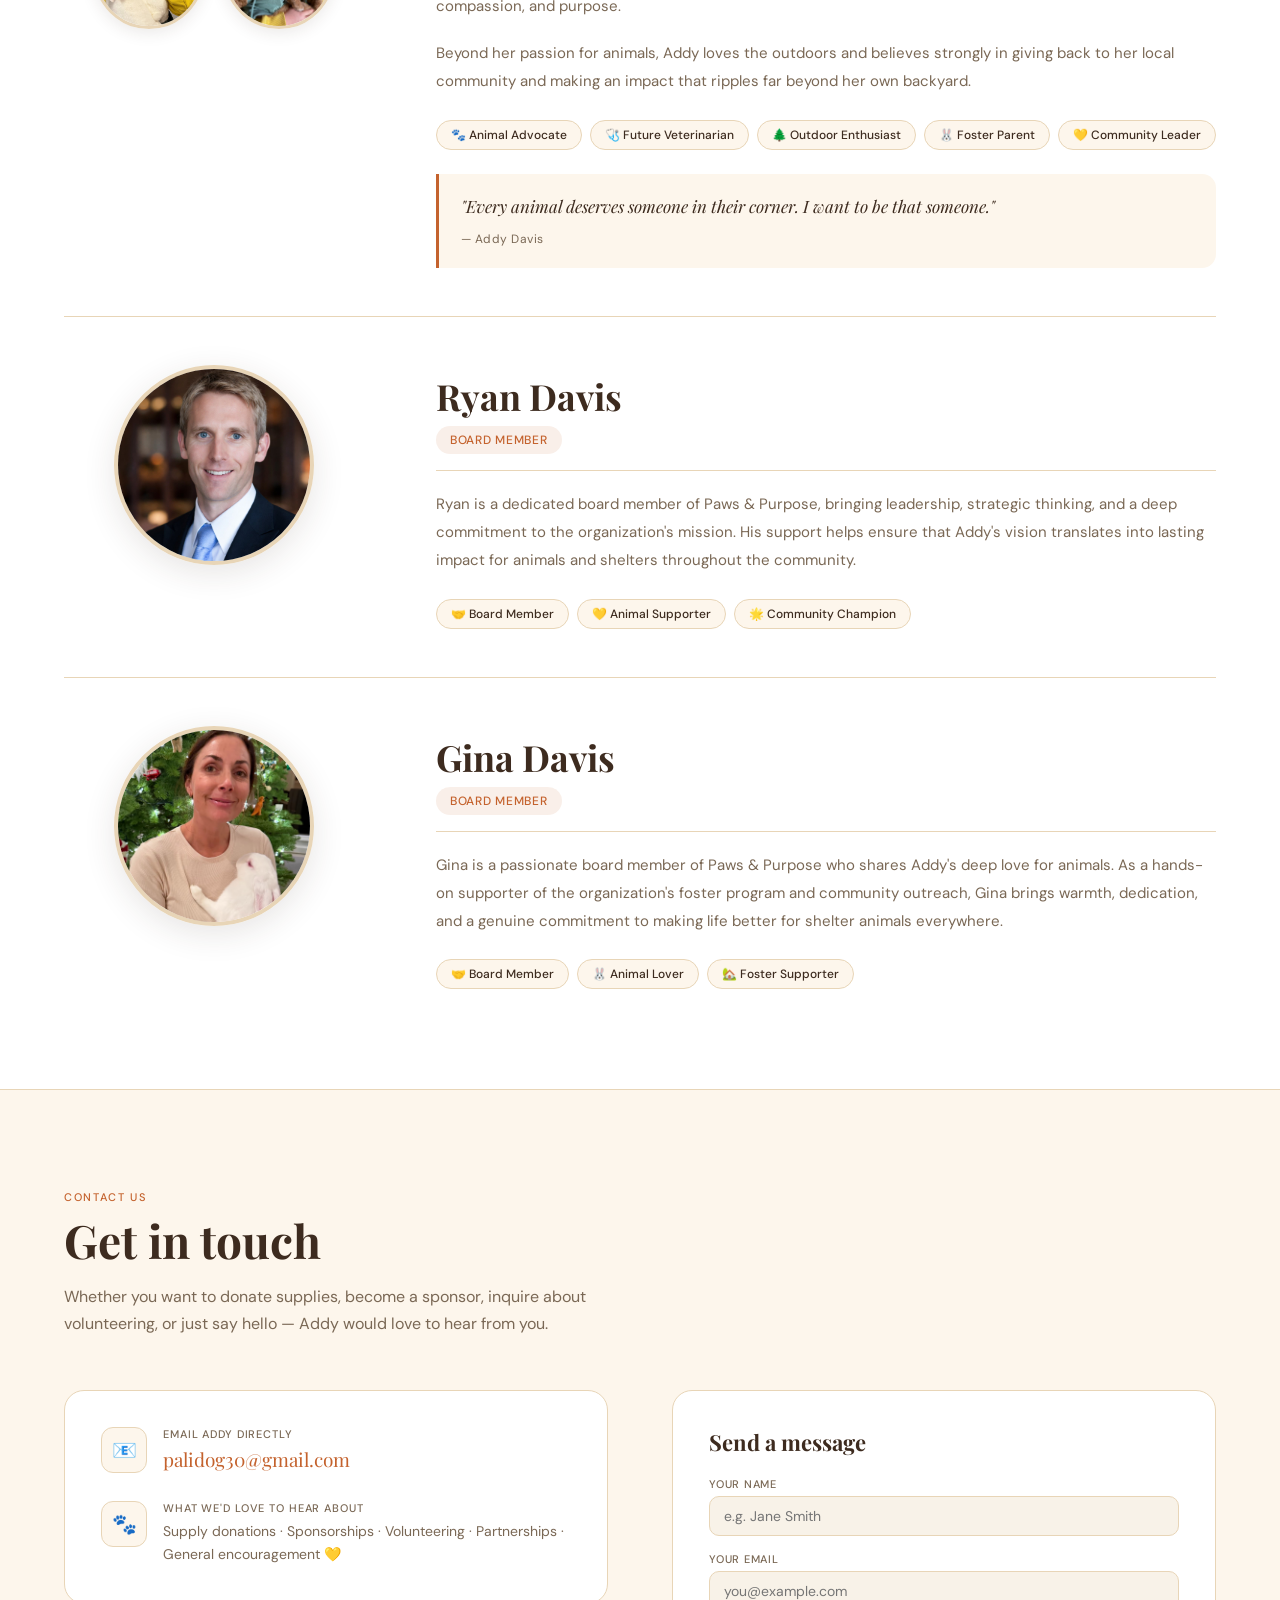
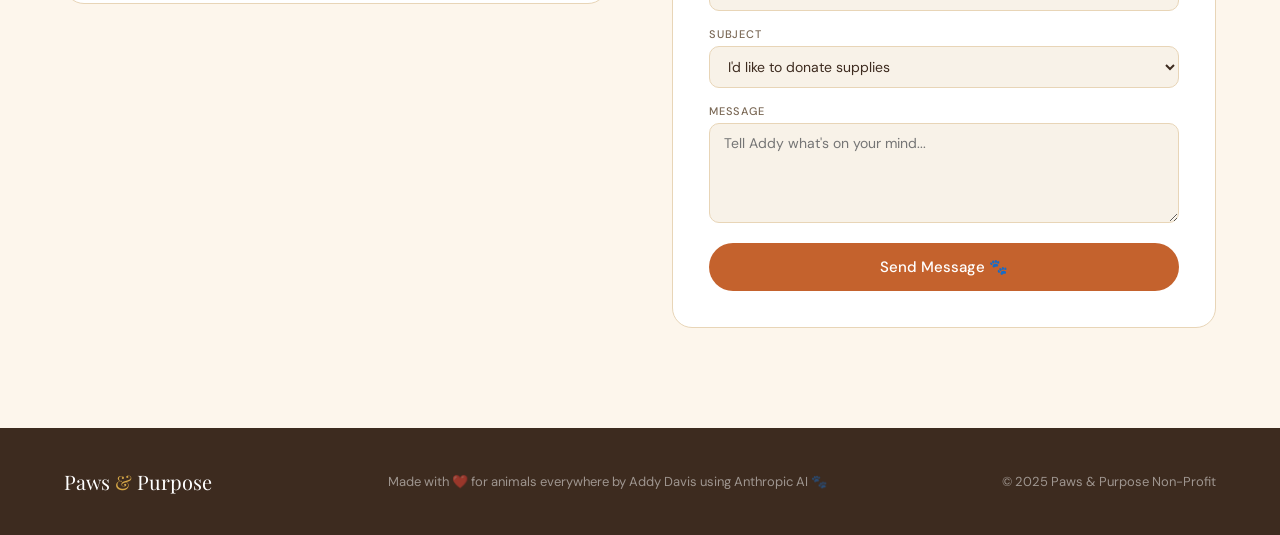
==== commit e82a5491: "Add files via upload" ====
--- a/index.html
+++ b/index.html
@@ -212,6 +212,53 @@
       </blockquote>
     </div>
   </div>
+
+  <hr class="leader-divider">
+
+  <!-- RYAN DAVIS -->
+  <div class="leader-card board-card">
+    <div class="leader-photo-col">
+      <div class="leader-circle-main">
+        <img src="images/ryan-davis.png" alt="Ryan Davis, Board Member" />
+      </div>
+    </div>
+    <div class="leader-bio">
+      <div class="leader-name-block">
+        <h3 class="leader-name">Ryan Davis</h3>
+        <span class="leader-title-badge">Board Member</span>
+      </div>
+      <p class="leader-desc">Ryan is a dedicated board member of Paws &amp; Purpose, bringing leadership, strategic thinking, and a deep commitment to the organization's mission. His support helps ensure that Addy's vision translates into lasting impact for animals and shelters throughout the community.</p>
+      <div class="leader-tags">
+        <span class="leader-tag">🤝 Board Member</span>
+        <span class="leader-tag">💛 Animal Supporter</span>
+        <span class="leader-tag">🌟 Community Champion</span>
+      </div>
+    </div>
+  </div>
+
+  <hr class="leader-divider">
+
+  <!-- GINA DAVIS -->
+  <div class="leader-card board-card">
+    <div class="leader-photo-col">
+      <div class="leader-circle-main">
+        <img src="images/gina-davis.jpg" alt="Gina Davis, Board Member" />
+      </div>
+    </div>
+    <div class="leader-bio">
+      <div class="leader-name-block">
+        <h3 class="leader-name">Gina Davis</h3>
+        <span class="leader-title-badge">Board Member</span>
+      </div>
+      <p class="leader-desc">Gina is a passionate board member of Paws &amp; Purpose who shares Addy's deep love for animals. As a hands-on supporter of the organization's foster program and community outreach, Gina brings warmth, dedication, and a genuine commitment to making life better for shelter animals everywhere.</p>
+      <div class="leader-tags">
+        <span class="leader-tag">🤝 Board Member</span>
+        <span class="leader-tag">🐰 Animal Lover</span>
+        <span class="leader-tag">🏡 Foster Supporter</span>
+      </div>
+    </div>
+  </div>
+
 </section>
 
 <!-- CONTACT -->
--- a/css/style.css
+++ b/css/style.css
@@ -500,8 +500,27 @@
   font-size: 12px; font-style: normal;
   color: var(--muted); letter-spacing: 0.04em;
 }
-
-/* ---- CONTACT ---- */
+.leader-divider {
+  border: none;
+  border-top: 1px solid var(--tan);
+  margin: 48px 0;
+}
+.board-card .leader-photo-col {
+  align-items: center;
+}
+.board-card .leader-circle-main {
+  width: 200px;
+  height: 200px;
+}
+
+@media (max-width: 900px) {
+  .leadership-section { padding: 64px 24px; }
+  .leader-card { grid-template-columns: 1fr; gap: 36px; }
+  .leader-photo-col { flex-direction: row; align-items: center; justify-content: center; flex-wrap: wrap; gap: 16px; }
+  .leader-circle-main { width: 150px; height: 150px; }
+  .leader-circle-sm { width: 90px; height: 90px; }
+  .board-card .leader-circle-main { width: 150px; height: 150px; }
+}
 .contact-section {
   background: var(--cream);
   padding: 100px 64px;
@@ -619,11 +638,6 @@
   .volunteer-section { padding: 64px 24px; }
   .vol-grid { grid-template-columns: 1fr; gap: 40px; }
   footer { padding: 30px 24px; flex-direction: column; text-align: center; }
-  .leadership-section { padding: 64px 24px; }
-  .leader-card { grid-template-columns: 1fr; gap: 36px; }
-  .leader-photo-col { flex-direction: row; align-items: center; justify-content: center; flex-wrap: wrap; gap: 16px; }
-  .leader-circle-main { width: 150px; height: 150px; }
-  .leader-circle-sm { width: 90px; height: 90px; }
   .contact-section { padding: 64px 24px; }
   .contact-inner { grid-template-columns: 1fr; gap: 24px; }
 }
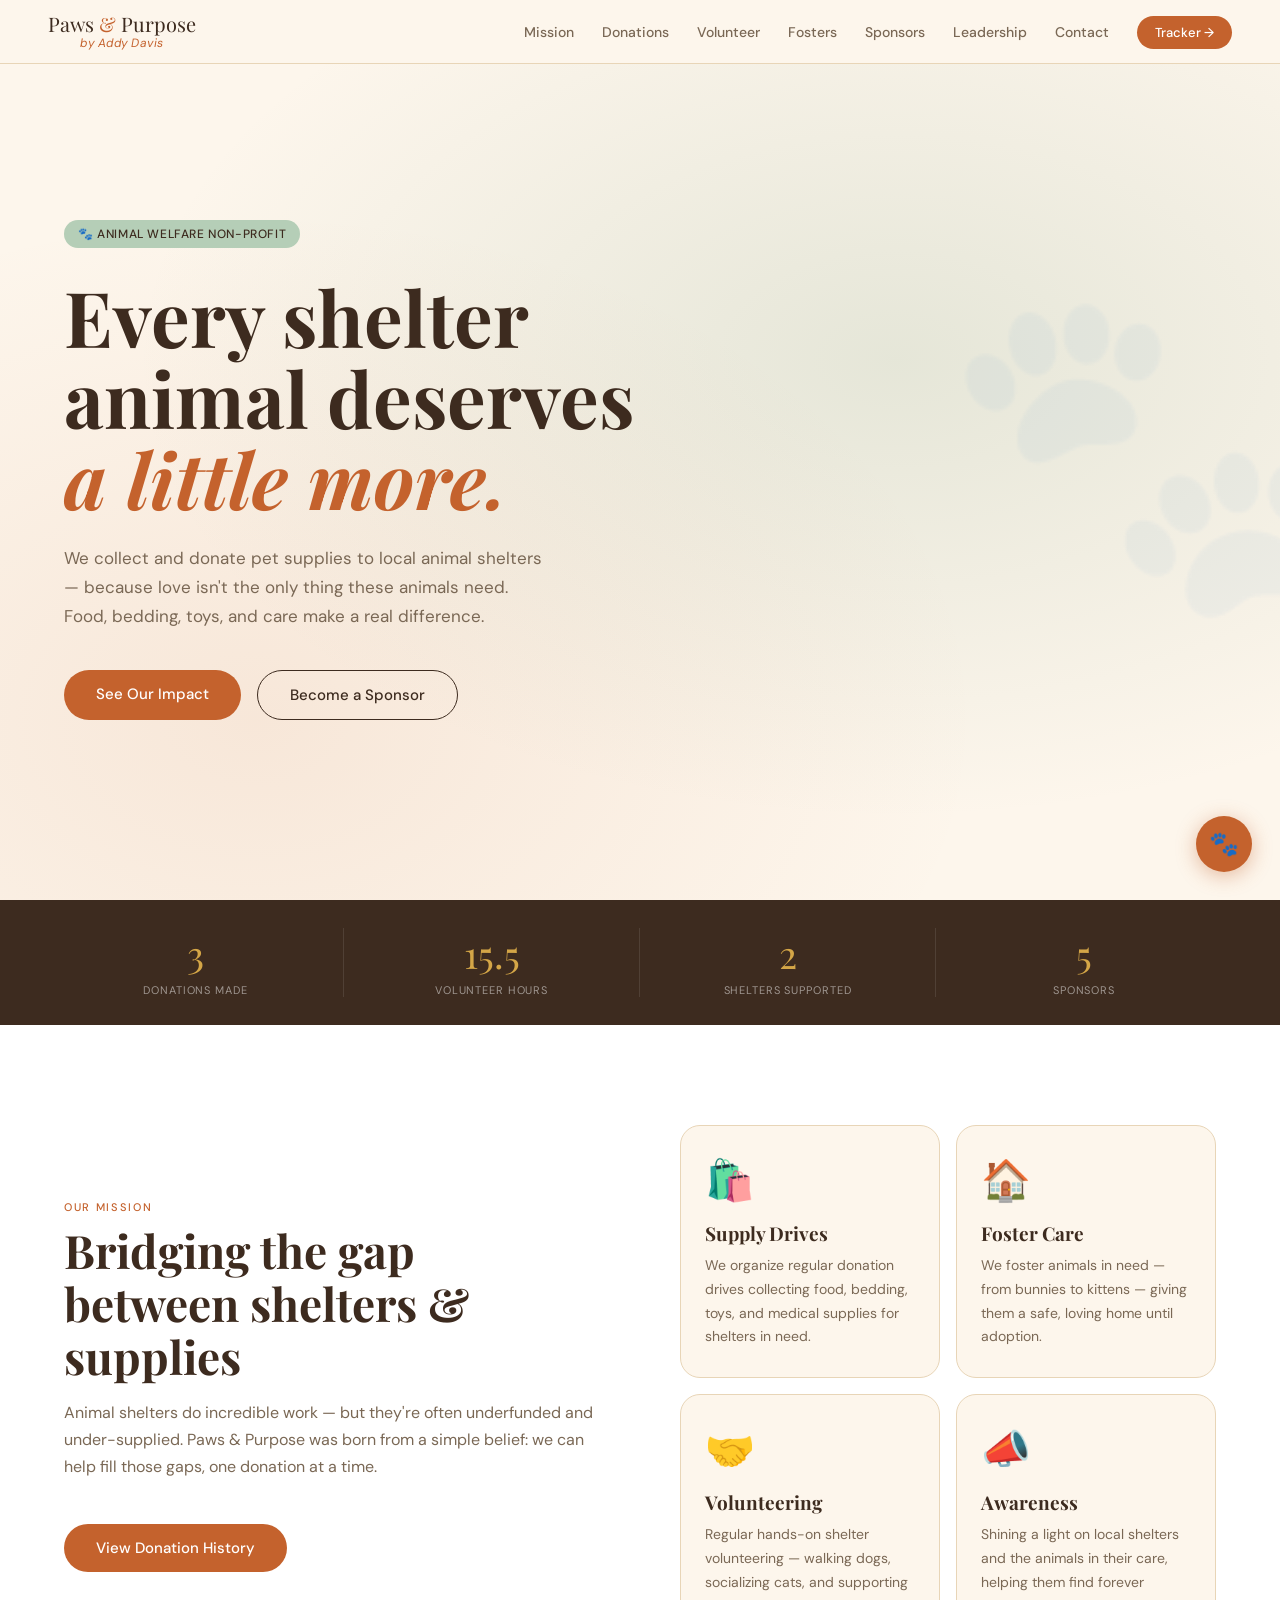
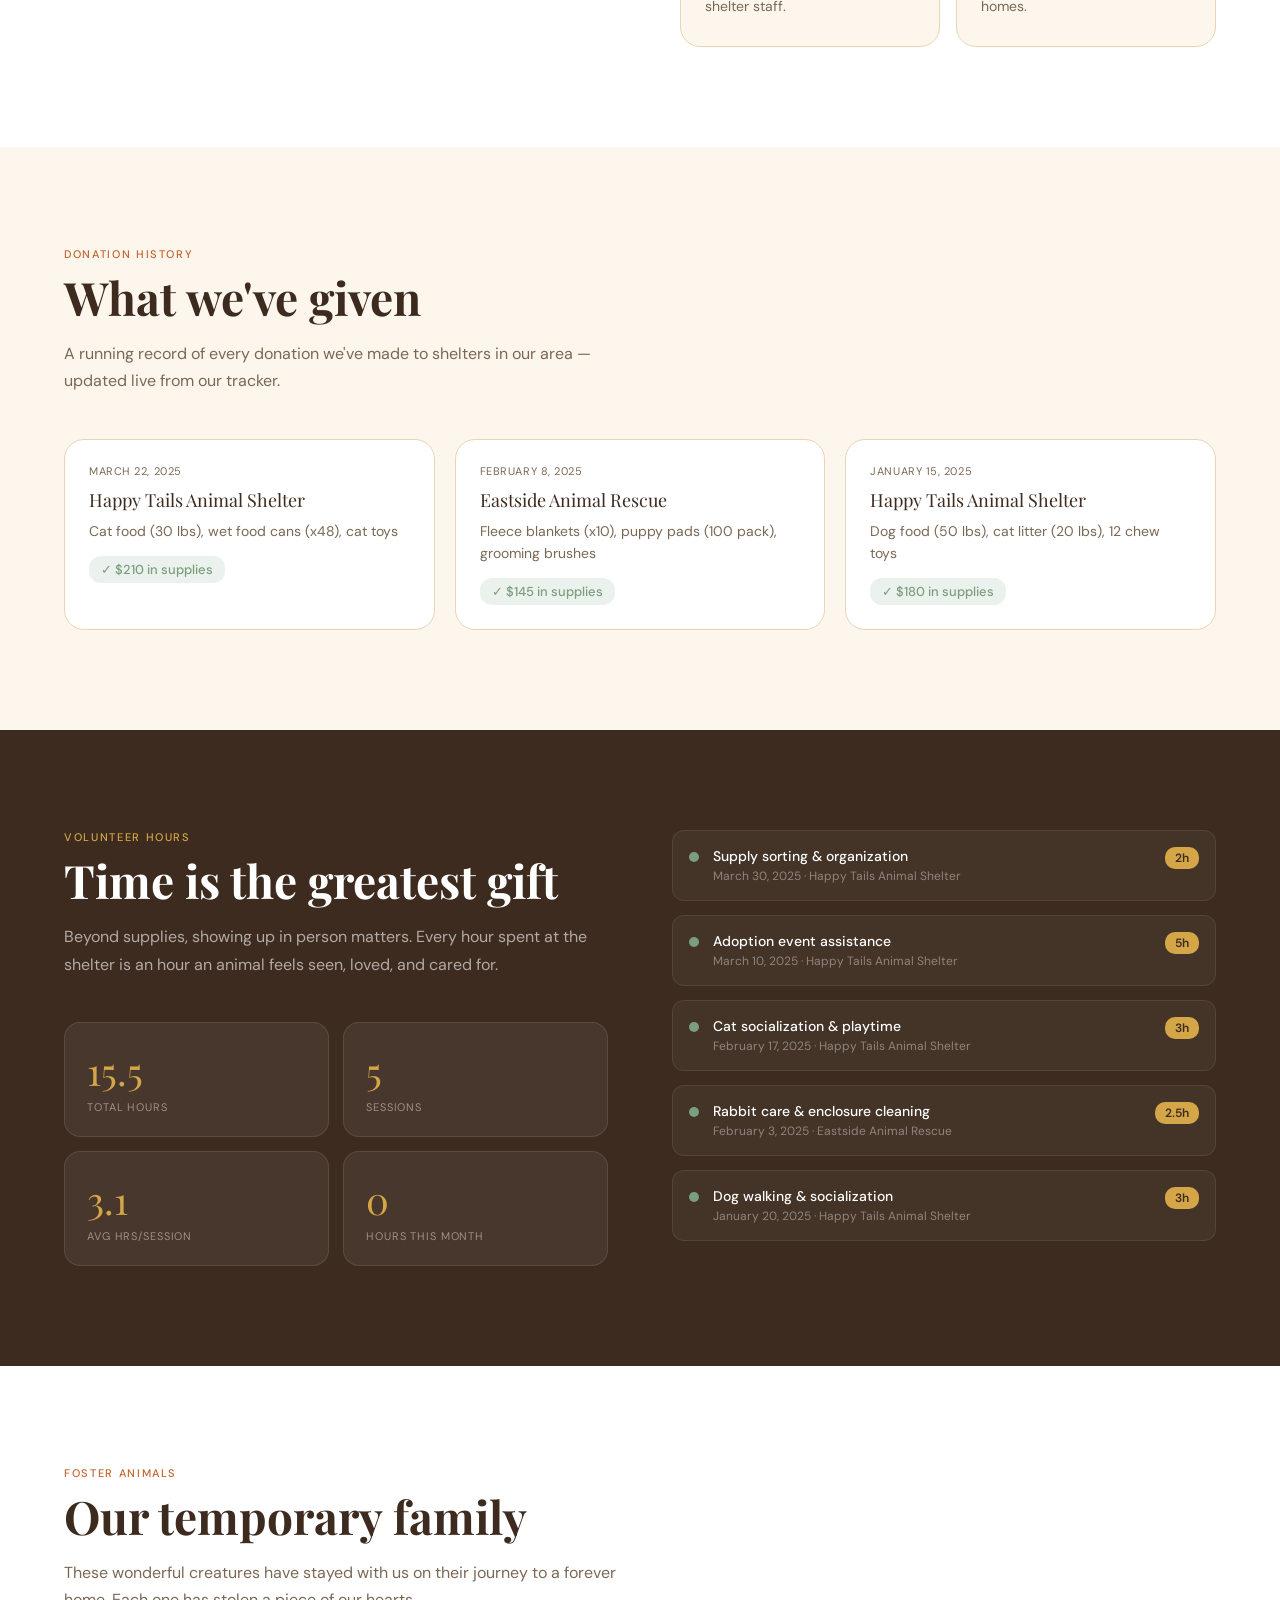
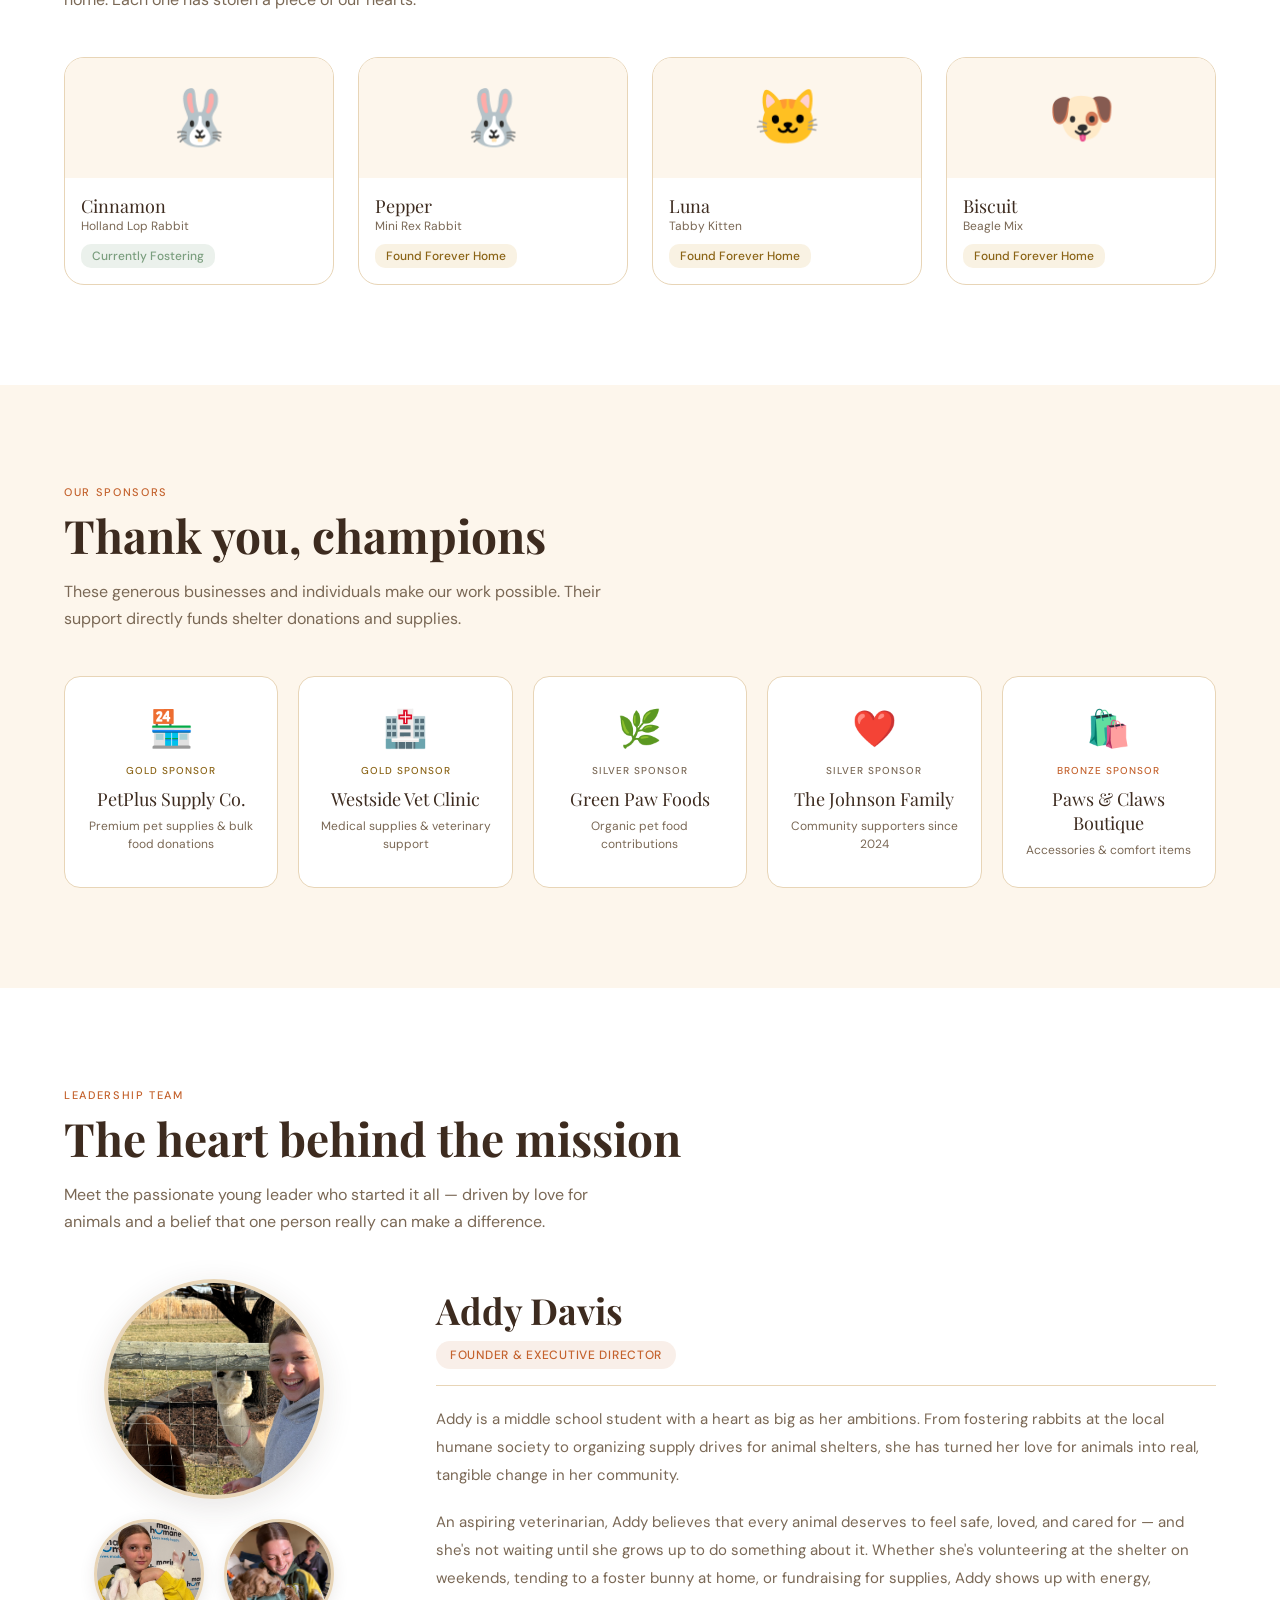
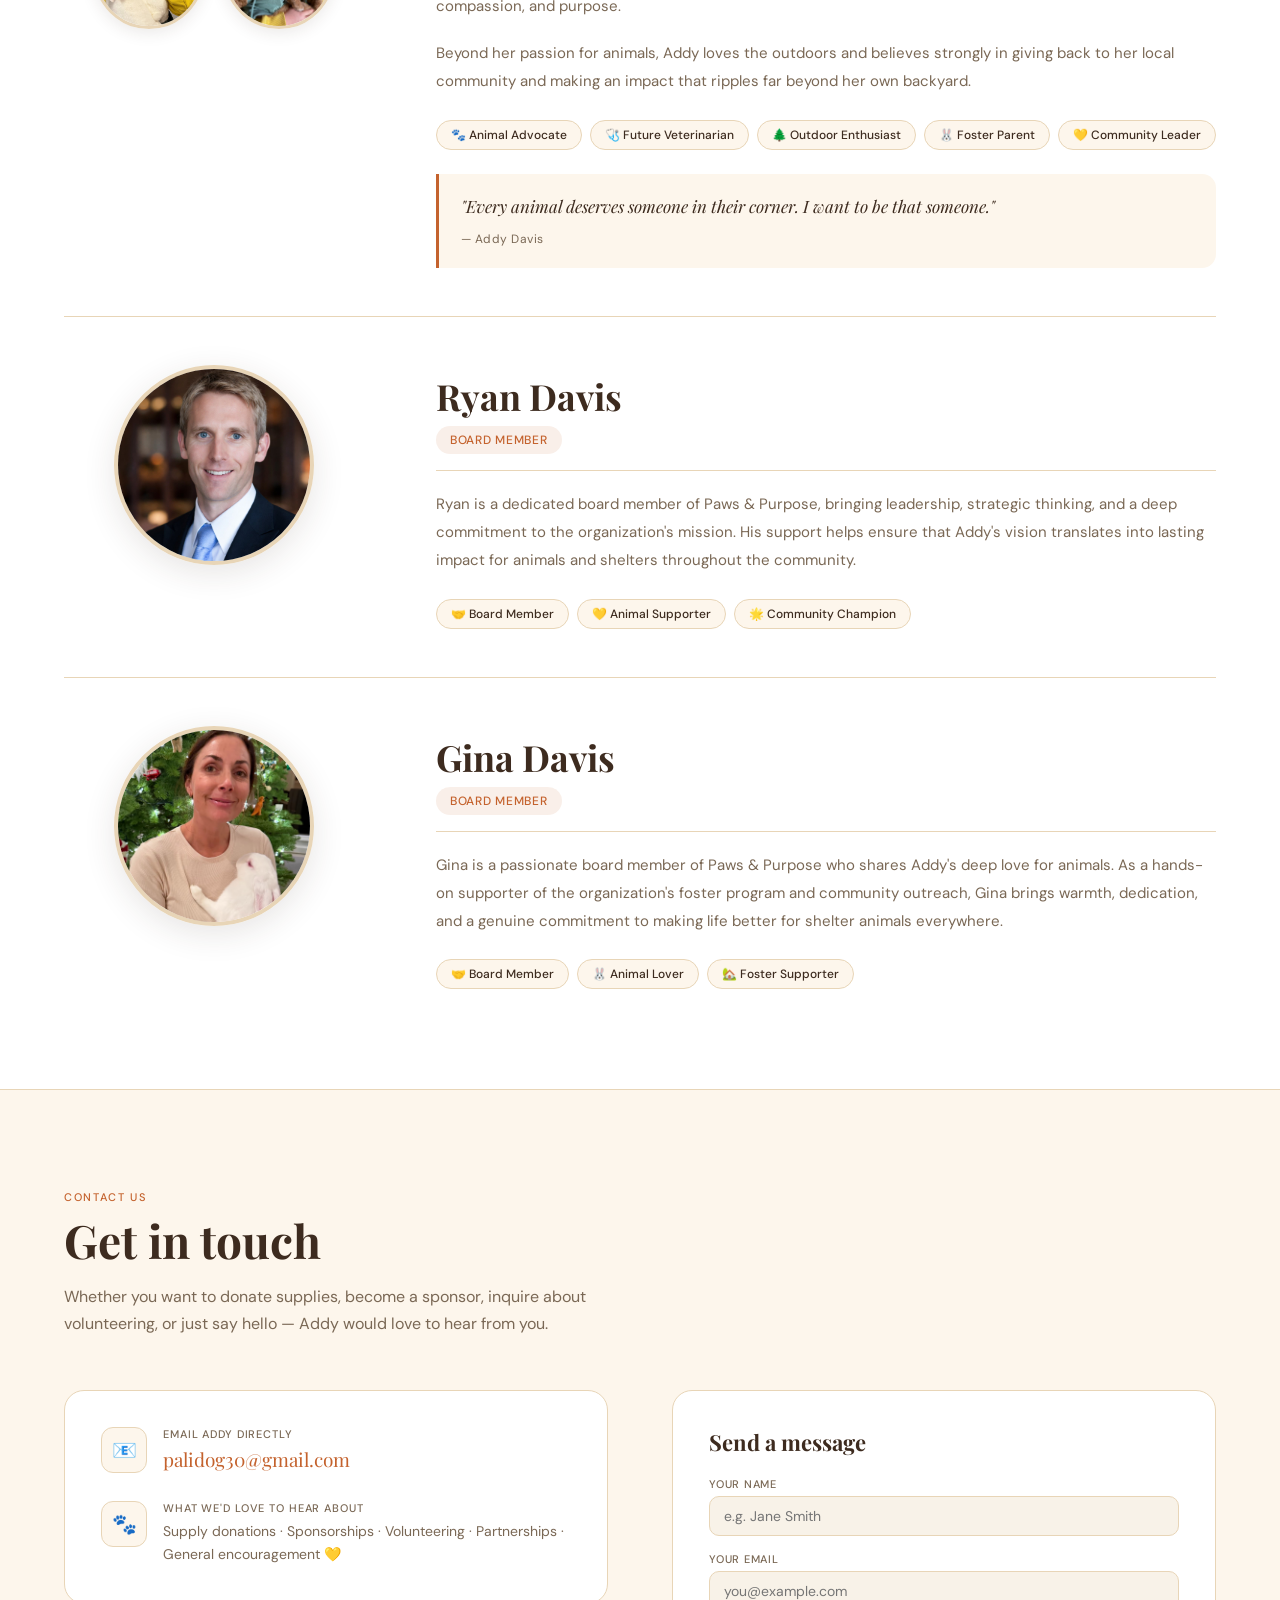
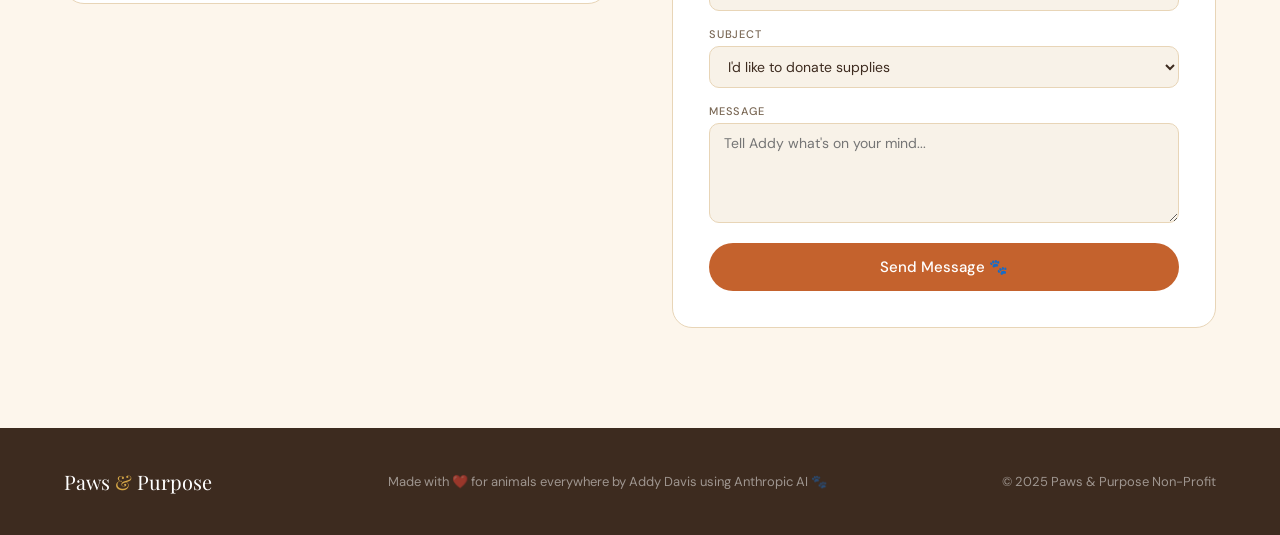
==== commit 049f0b56: "Add files via upload" ====
--- a/index.html
+++ b/index.html
@@ -328,6 +328,7 @@
 
 <script src="js/storage.js"></script>
 <script src="js/website.js"></script>
+<script src="js/chat.js"></script>
 <script>
 function sendMessage() {
   const name = document.getElementById('c-name').value.trim();
